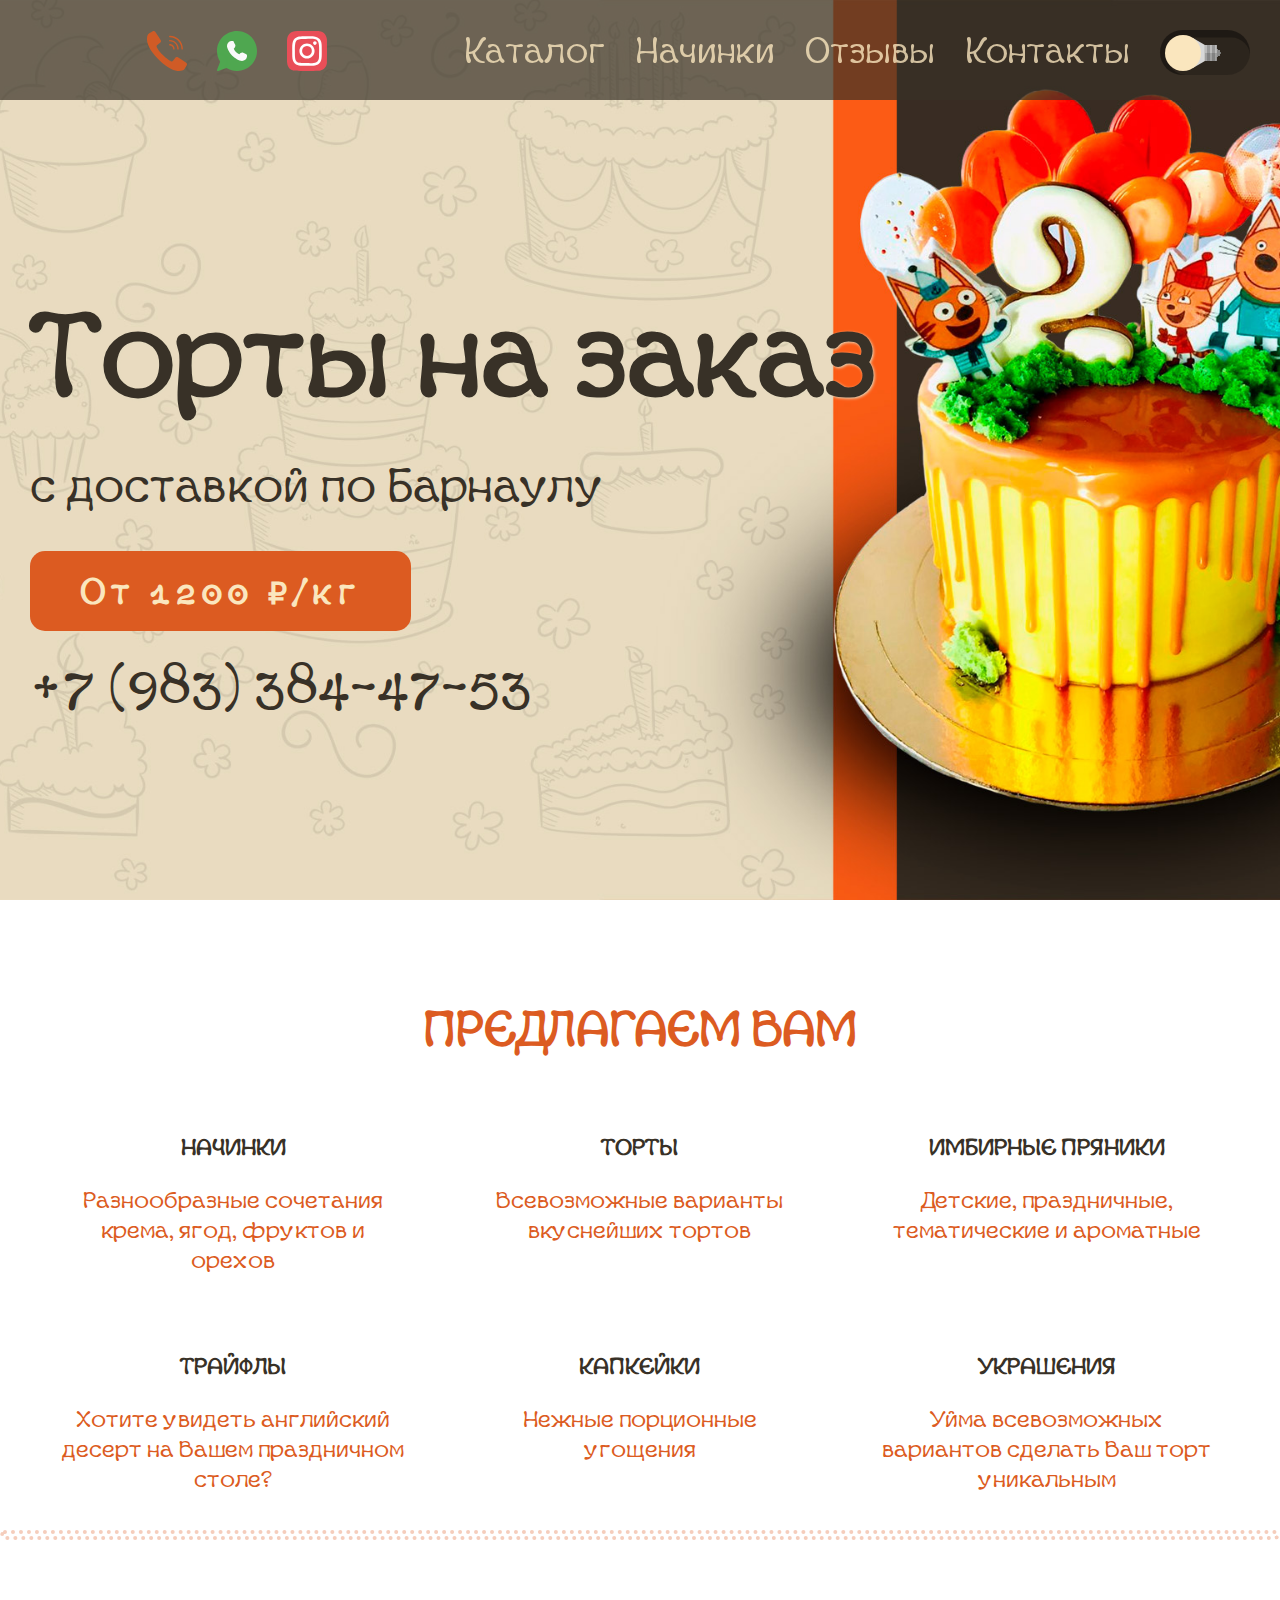
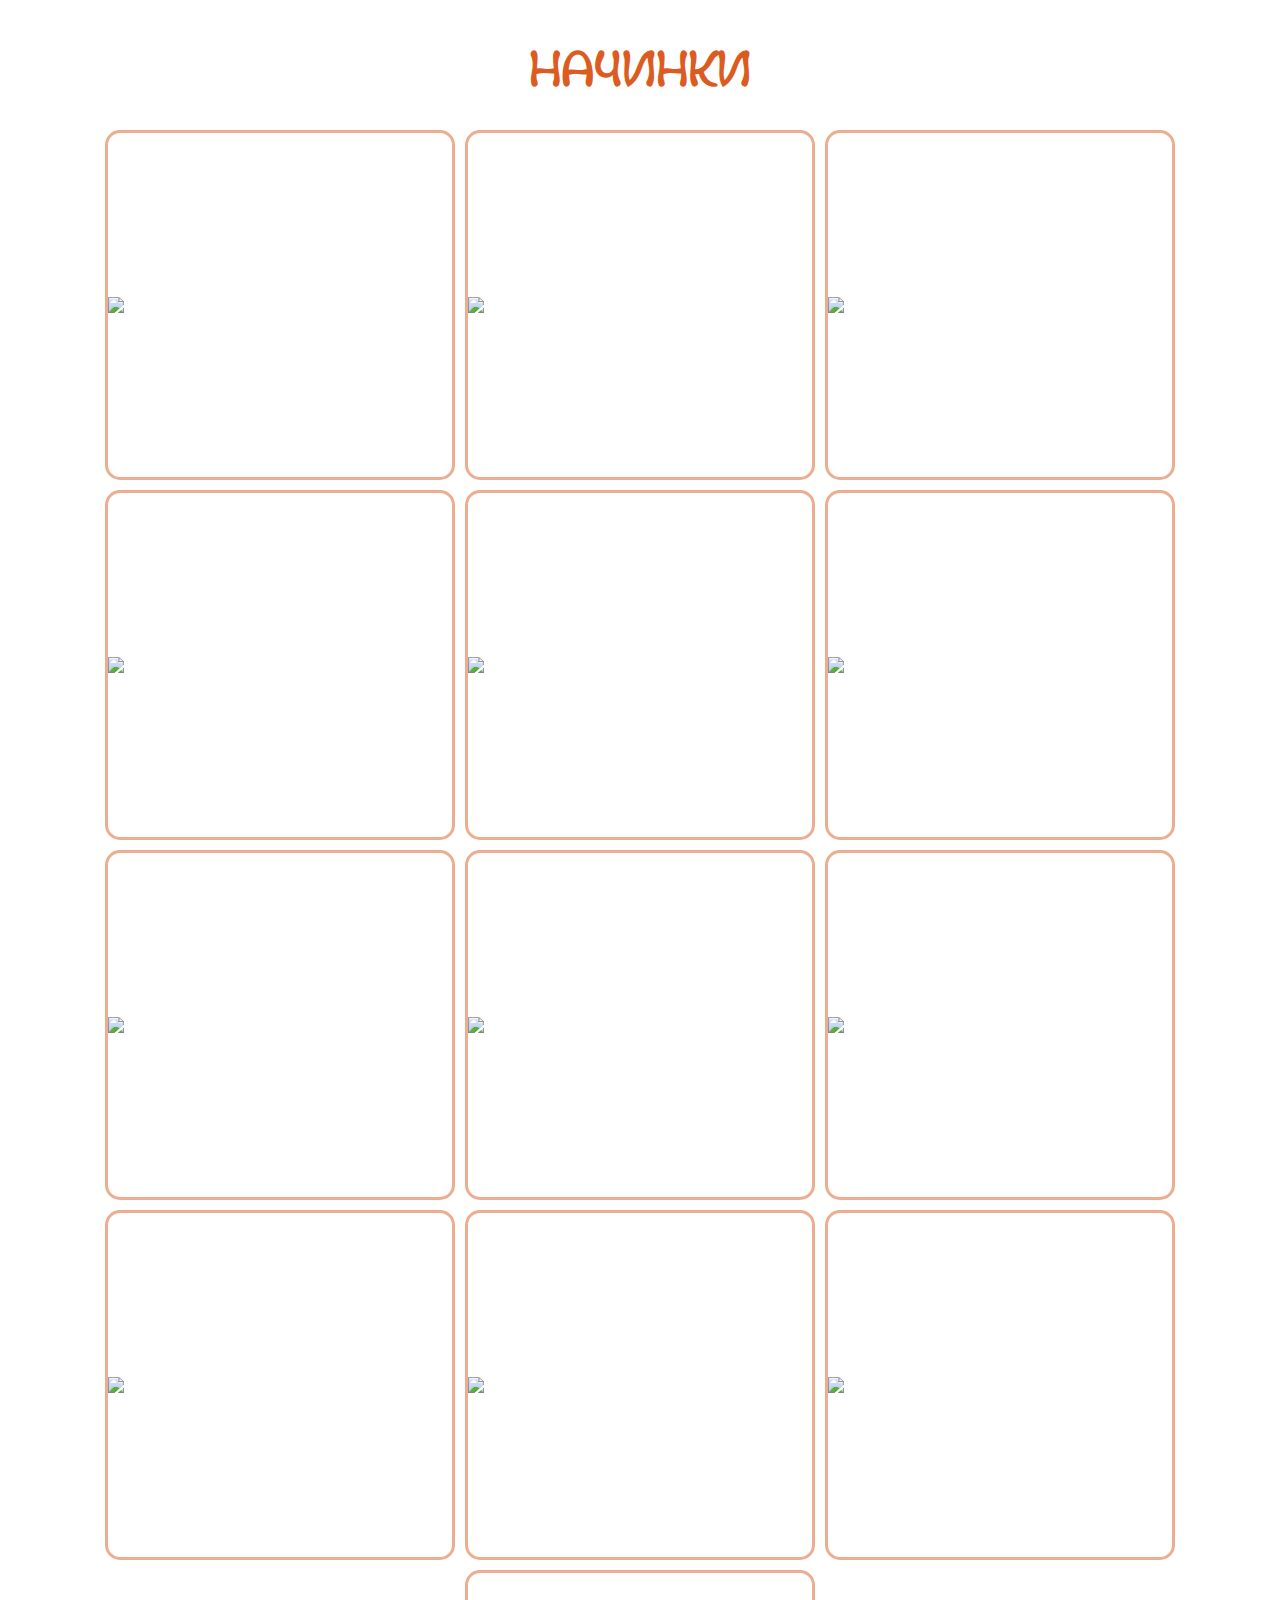
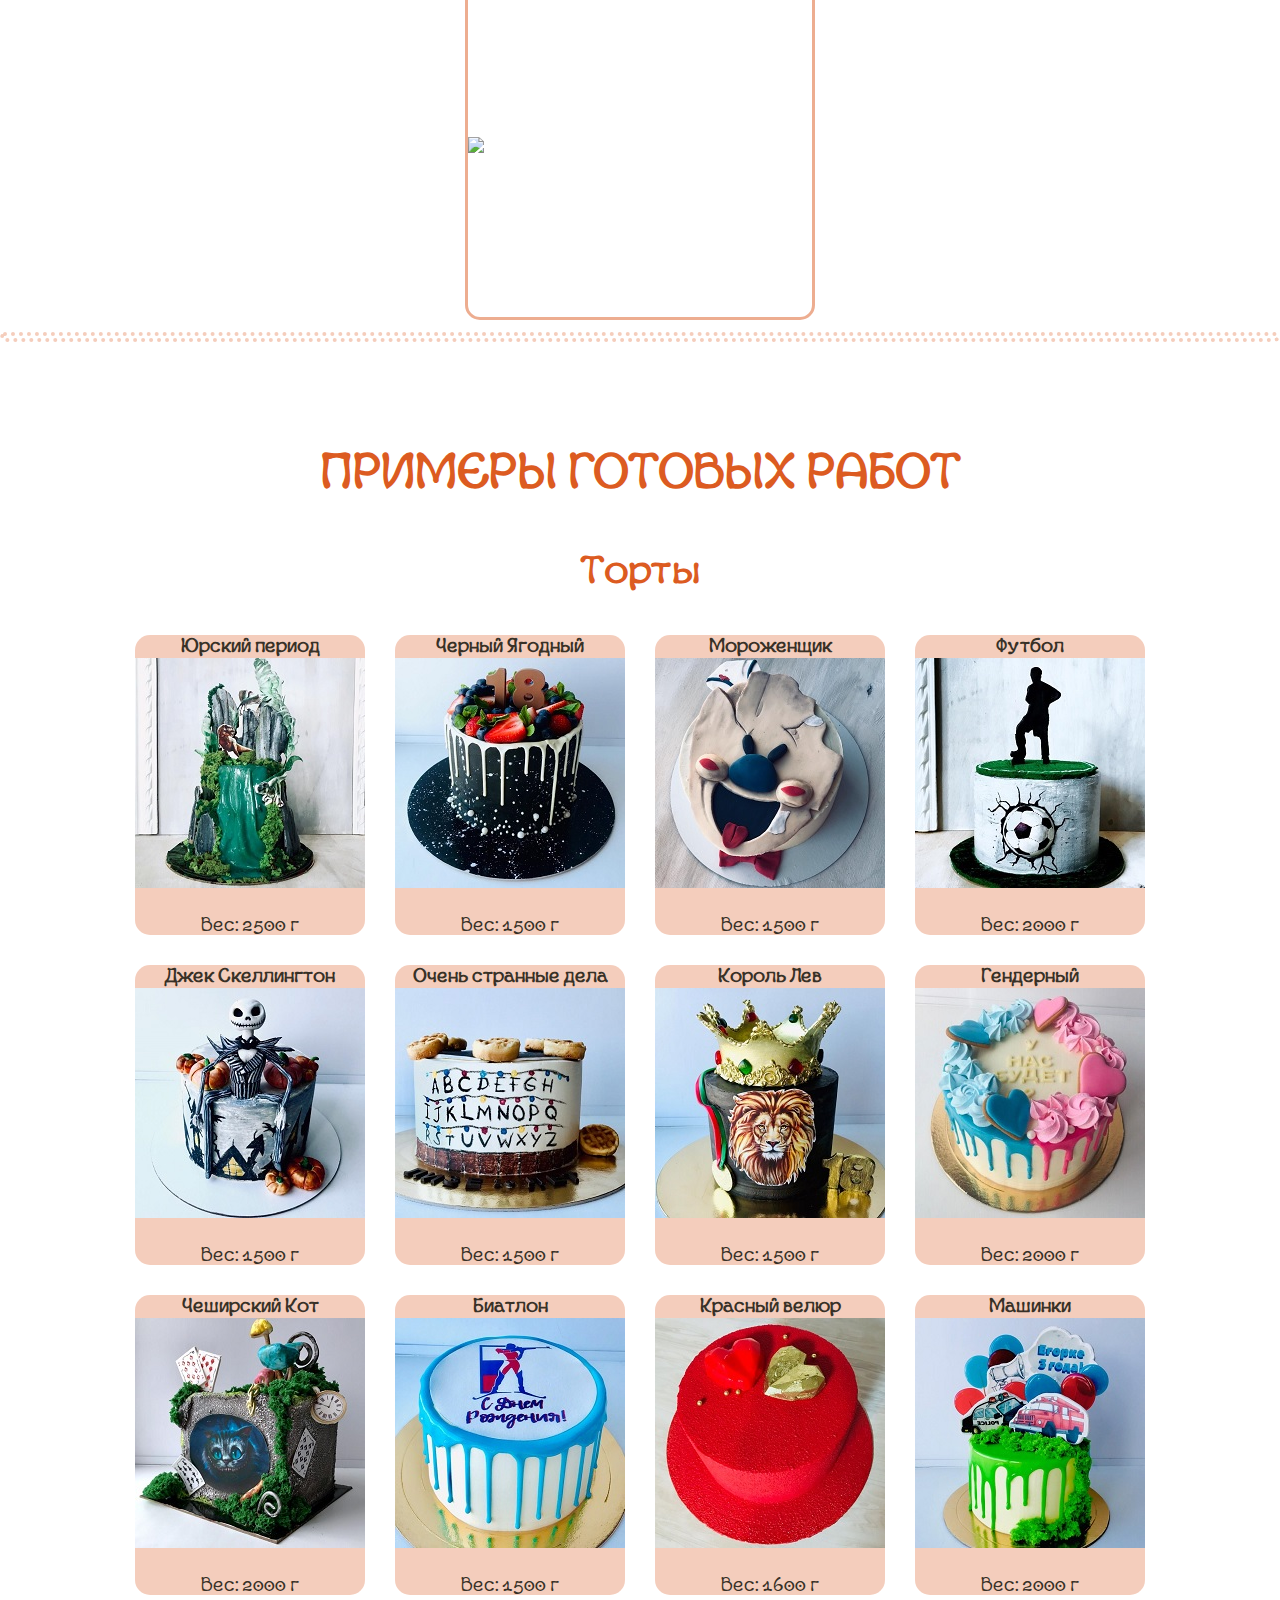
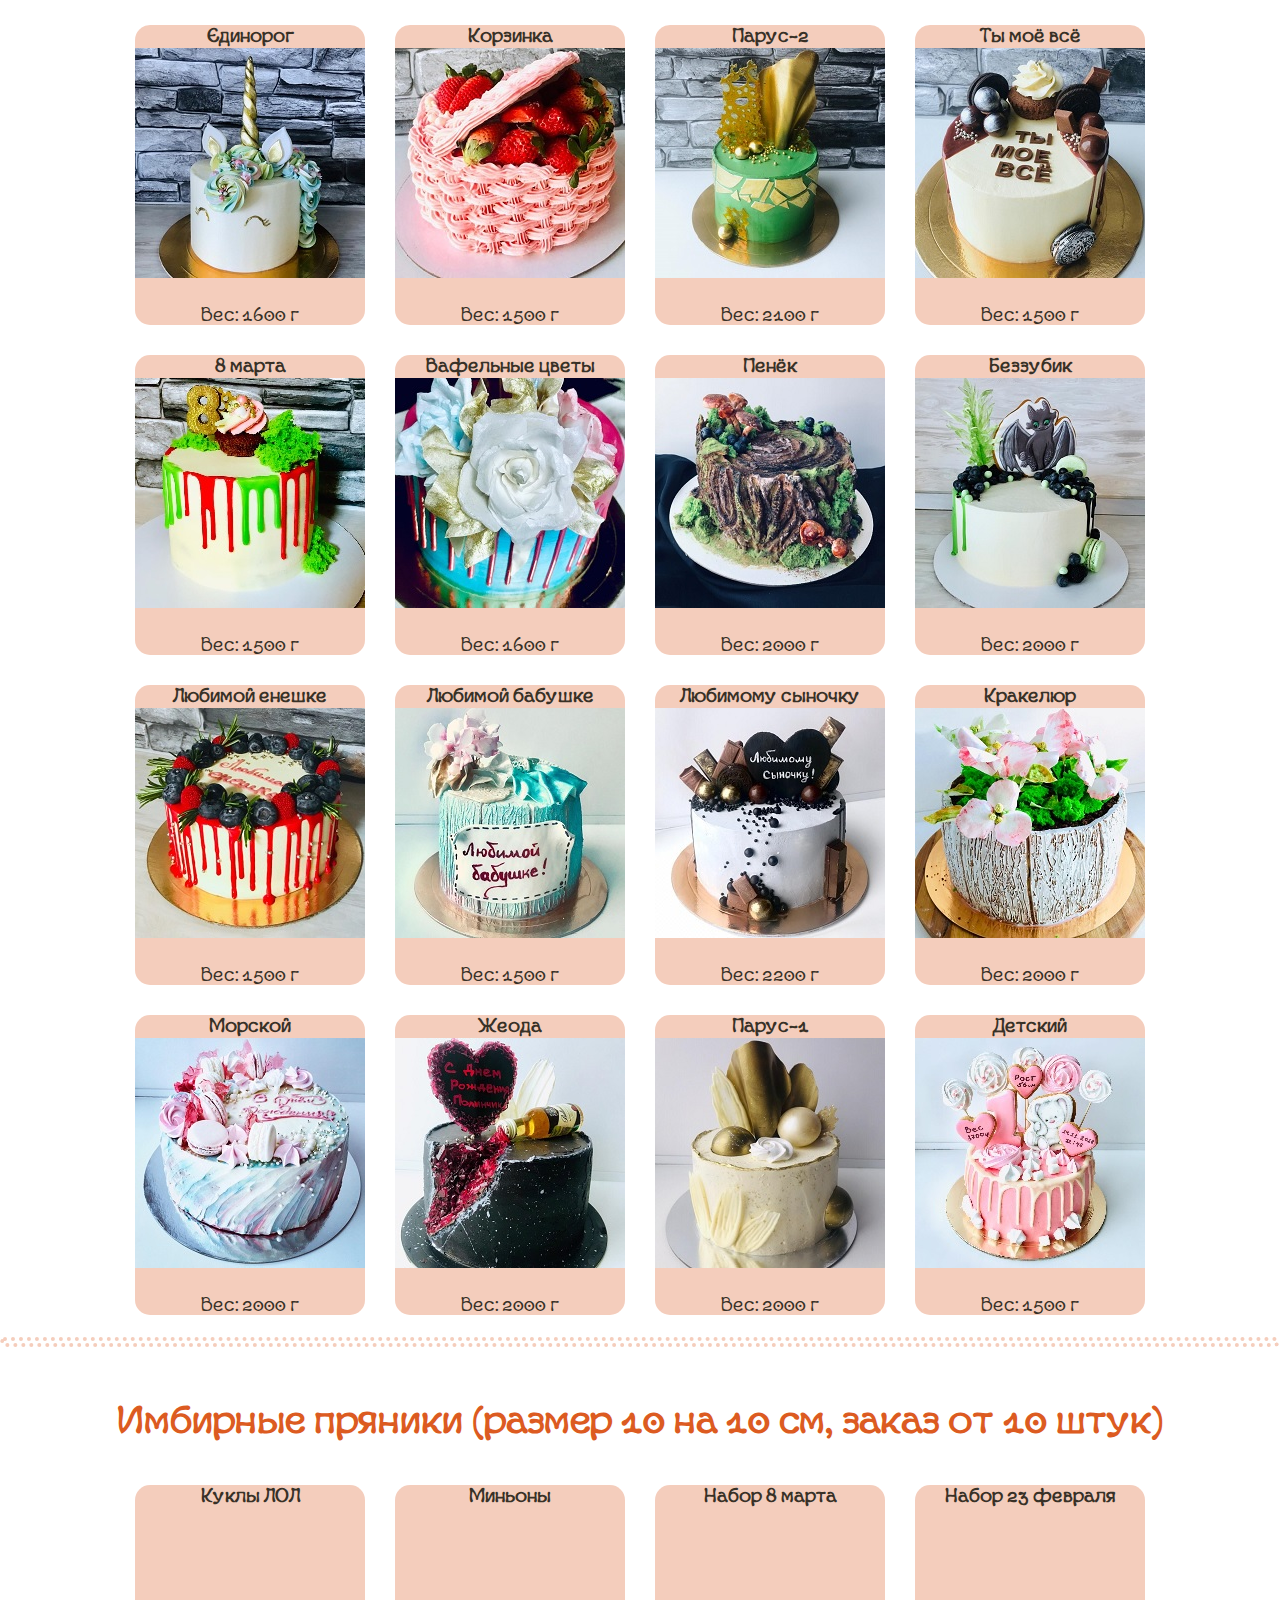
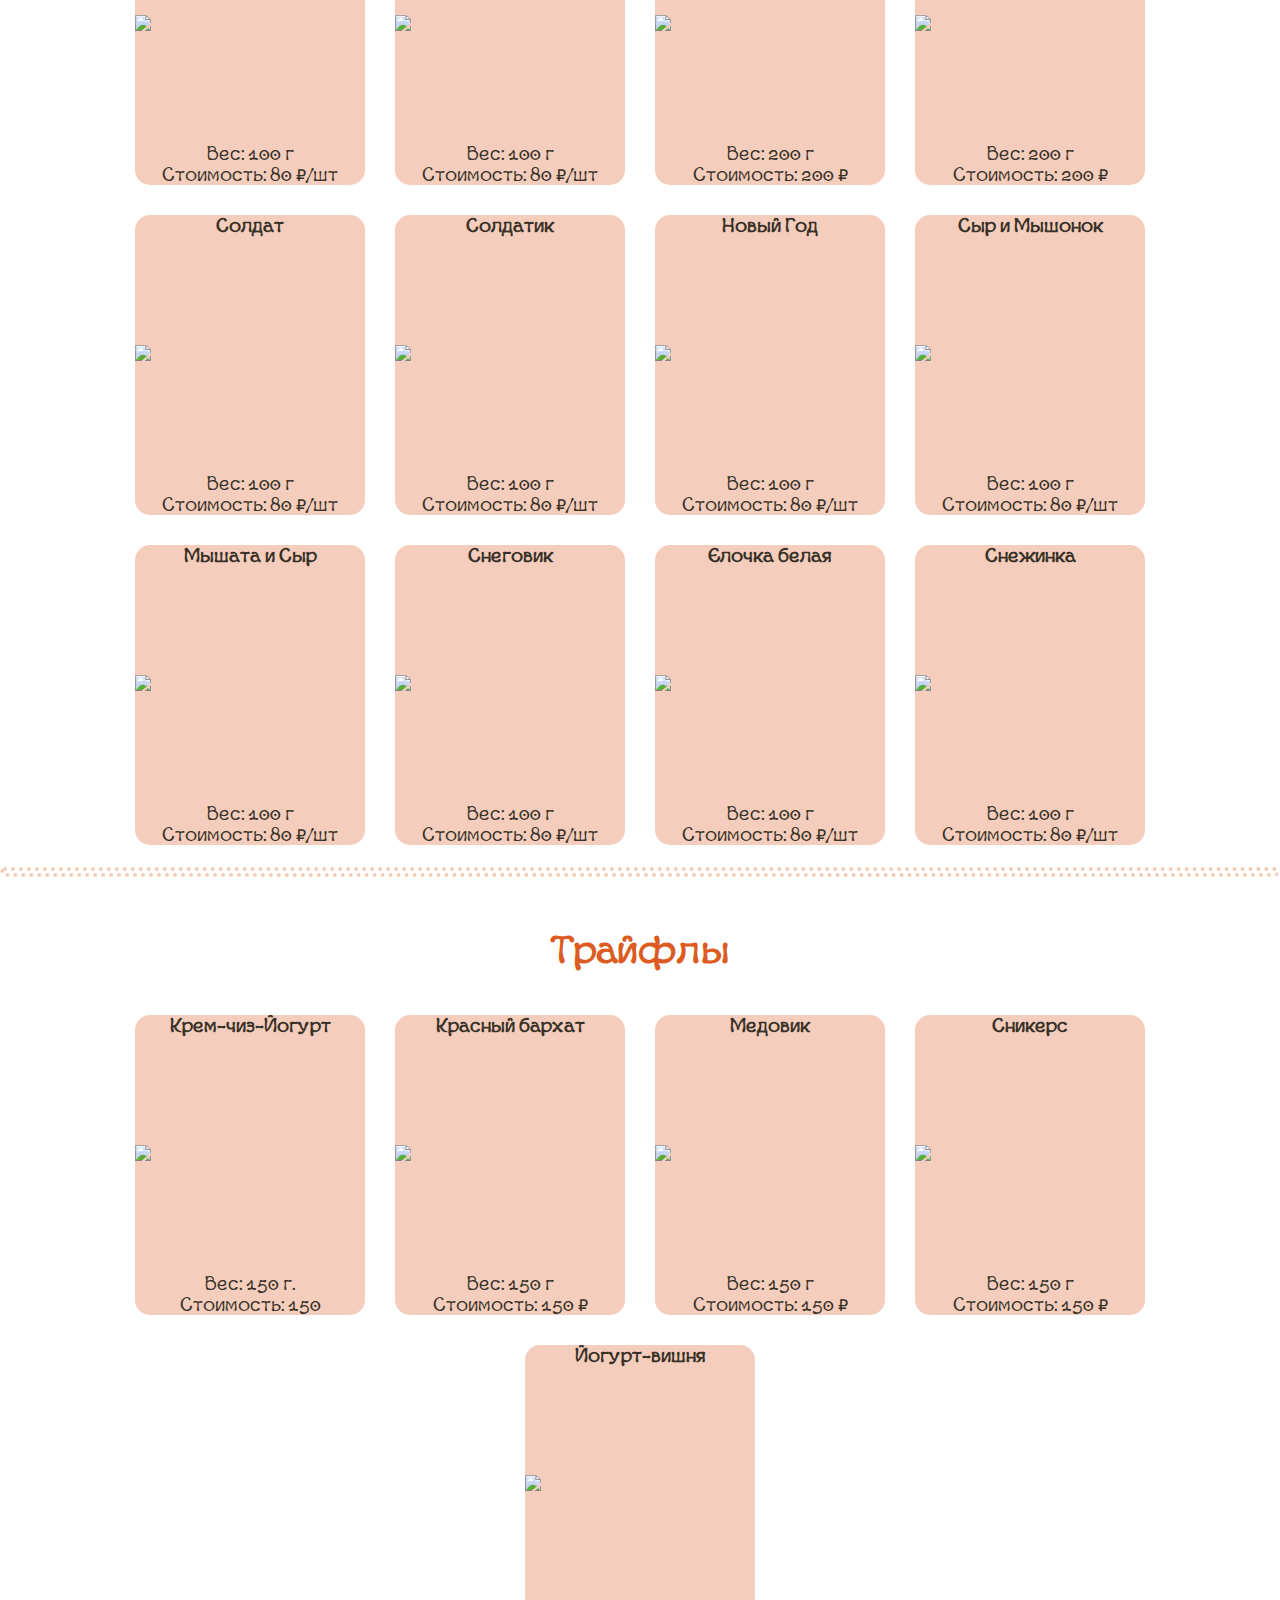
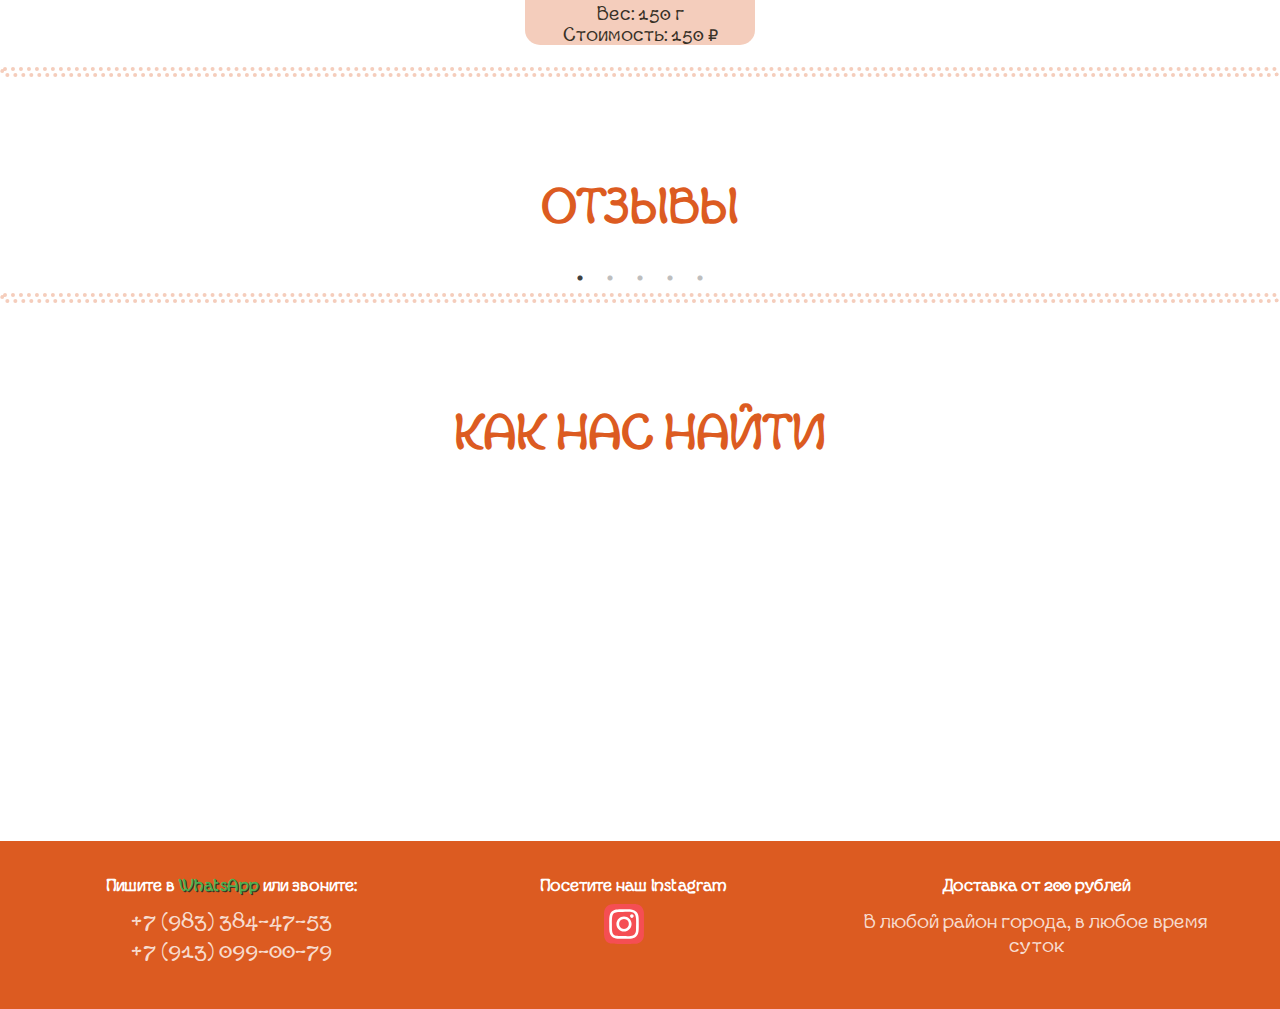
==== index.html @ 2c7500dd "Change color to green" ====
<!DOCTYPE html>
<html lang="ru">
<head>
  <meta charset="UTF-8">
  <meta name="viewport" content="width=device-width, initial-scale=1.0">
  <meta http-equiv="X-UA-Compatible" content="ie=edge">
  <link rel="stylesheet" href="assets/css/style.css?v2.6">
  <link rel="stylesheet" type="text/css" href="assets/libs/slick/slick.css?v2.6"/>
  <link rel="stylesheet" type="text/css" href="assets/libs/slick/slick-theme.css?v2.6"/>
  <!-- Yandex.Metrika counter -->
  <script type="text/javascript" >
     (function(m,e,t,r,i,k,a){m[i]=m[i]||function(){(m[i].a=m[i].a||[]).push(arguments)};
     m[i].l=1*new Date();k=e.createElement(t),a=e.getElementsByTagName(t)[0],k.async=1,k.src=r,a.parentNode.insertBefore(k,a)})
     (window, document, "script", "https://mc.yandex.ru/metrika/tag.js", "ym");

     ym(62461177, "init", {
          clickmap:true,
          trackLinks:true,
          accurateTrackBounce:true,
          webvisor:true
     });
  </script>
  <noscript><div><img src="https://mc.yandex.ru/watch/62461177" style="position:absolute; left:-9999px;" alt="" /></div></noscript>
  <!-- /Yandex.Metrika counter -->
  <meta name="yandex-verification" content="cc0d4b3020ef75e9" />
  <meta name="google-site-verification" content="Q72_aIWAUgb_UvIPxEuSygoXmidBNdBYXAlw1rnaRxo" />
  <meta name="description" content="Торты, имбирные пряники, трайфлы, капкейки! Сделайте сладкий подарок себе и любимым">
  <meta name="google" content="notranslate" />
  <meta name="Keywords" content="Торт, Заказать торт, Кошкин Торт, Торты на заказ, торт Барнаул, Пряники Барнаул, Имбирные пряники, Трайфлы Барнаул, Капкейки Барнаул, Капкейки на заказ"/>
  <link href="https://fonts.googleapis.com/css?family=Comfortaa:300|Pacifico&display=swap" rel="stylesheet">
  <link rel="stylesheet" href="assets/libs/fancybox/jquery.fancybox.min.css?v2.6" />
  <link rel="apple-touch-icon" sizes="180x180" href="assets/images/favicon/apple-touch-icon.png?v2.6">
  <link rel="icon" type="image/png" sizes="32x32" href="assets/images/favicon/favicon-32x32.png?v2.6">
  <link rel="icon" type="image/png" sizes="16x16" href="assets/images/favicon/favicon-16x16.png?v2.6">
  <meta name="msapplication-TileColor" content="#da532c">
  <meta name="theme-color" content="#ffffff">
  <script src="assets/libs/jquery/jquery-3.4.1.js?v2.6"></script>
  <title>ТОРТЫ НА ЗАКАЗ Барнаул. Кошкин торт</title>

</head>
<body>


      <!-- Sprite -->
<svg style="display: none;">

    <symbol id="phone__icon" viewBox="0 0 512.006 512.006">
      <g>
        <path d="M502.05,407.127l-56.761-37.844L394.83,335.65c-9.738-6.479-22.825-4.355-30.014,4.873l-31.223,40.139
  				c-6.707,8.71-18.772,11.213-28.39,5.888c-21.186-11.785-46.239-22.881-101.517-78.23c-55.278-55.349-66.445-80.331-78.23-101.517
  				c-5.325-9.618-2.822-21.683,5.888-28.389l40.139-31.223c9.227-7.188,11.352-20.275,4.873-30.014l-32.6-48.905L104.879,9.956
  				C98.262,0.03,85.016-2.95,74.786,3.185L29.95,30.083C17.833,37.222,8.926,48.75,5.074,62.277
  				C-7.187,106.98-9.659,205.593,148.381,363.633s256.644,155.56,301.347,143.298c13.527-3.851,25.055-12.758,32.194-24.876
  				l26.898-44.835C514.956,426.989,511.976,413.744,502.05,407.127z"/>
  			<path d="M291.309,79.447c82.842,0.092,149.977,67.226,150.069,150.069c0,4.875,3.952,8.828,8.828,8.828
  				c4.875,0,8.828-3.952,8.828-8.828c-0.102-92.589-75.135-167.622-167.724-167.724c-4.875,0-8.828,3.952-8.828,8.828
  				C282.481,75.494,286.433,79.447,291.309,79.447z"/>
  			<path d="M291.309,132.412c53.603,0.063,97.04,43.501,97.103,97.103c0,4.875,3.952,8.828,8.828,8.828
  				c4.875,0,8.828-3.952,8.828-8.828c-0.073-63.349-51.409-114.686-114.759-114.759c-4.875,0-8.828,3.952-8.828,8.828
  				C282.481,128.46,286.433,132.412,291.309,132.412z"/>
  			<path d="M291.309,185.378c24.365,0.029,44.109,19.773,44.138,44.138c0,4.875,3.952,8.828,8.828,8.828
  				c4.875,0,8.828-3.952,8.828-8.828c-0.039-34.111-27.682-61.754-61.793-61.793c-4.875,0-8.828,3.952-8.828,8.828
  				C282.481,181.426,286.433,185.378,291.309,185.378z"/>
      </g>
    </symbol>

    <symbol id="whatsapp__icon" viewBox="0 0 512.303 512.303">
      <g>
        <path d="M256.014,0.134C114.629,0.164,0.038,114.804,0.068,256.189c0.01,48.957,14.059,96.884,40.479,138.1
        	L0.718,497.628c-2.121,5.496,0.615,11.671,6.111,13.792c1.229,0.474,2.534,0.717,3.851,0.715c1.222,0.006,2.435-0.203,3.584-0.619
        	l106.667-38.08c120.012,74.745,277.894,38.048,352.638-81.965s38.048-277.894-81.965-352.638
        	C350.922,13.495,303.943,0.087,256.014,0.134z"/>
          <path style="fill:#FAFAFA;" d="M378.062,299.889c0,0-26.133-12.8-42.496-21.333c-18.517-9.536-40.277,8.32-50.517,18.475
          	c-15.937-6.122-30.493-15.362-42.816-27.179c-11.819-12.321-21.059-26.877-27.179-42.816c10.155-10.261,27.968-32,18.475-50.517
          	c-8.427-16.384-21.333-42.496-21.333-42.517c-1.811-3.594-5.49-5.863-9.515-5.867h-21.333c-31.068,5.366-53.657,32.474-53.333,64
          	c0,33.493,40.085,97.835,67.115,124.885s91.371,67.115,124.885,67.115c31.526,0.324,58.634-22.266,64-53.333v-21.333
          	C384.018,305.401,381.71,301.686,378.062,299.889z"/>
      </g>
    </symbol>

    <symbol id="instagram__icon" viewBox="0 0 24 24">
      <g>
        <path d="m1.5 1.633c-1.886 1.959-1.5 4.04-1.5 10.362 0 5.25-.916 10.513 3.878 11.752 1.497.385 14.761.385 16.256-.002 1.996-.515 3.62-2.134 3.842-4.957.031-.394.031-13.185-.001-13.587-.236-3.007-2.087-4.74-4.526-5.091-.559-.081-.671-.105-3.539-.11-10.173.005-12.403-.448-14.41 1.633z""/><path d="m11.998 3.139c-3.631 0-7.079-.323-8.396 3.057-.544 1.396-.465 3.209-.465 5.805 0 2.278-.073 4.419.465 5.804 1.314 3.382 4.79 3.058 8.394 3.058 3.477 0 7.062.362 8.395-3.058.545-1.41.465-3.196.465-5.804 0-3.462.191-5.697-1.488-7.375-1.7-1.7-3.999-1.487-7.374-1.487zm-.794 1.597c7.574-.012 8.538-.854 8.006 10.843-.189 4.137-3.339 3.683-7.211 3.683-7.06 0-7.263-.202-7.263-7.265 0-7.145.56-7.257 6.468-7.263zm5.524 1.471c-.587 0-1.063.476-1.063 1.063s.476 1.063 1.063 1.063 1.063-.476 1.063-1.063-.476-1.063-1.063-1.063zm-4.73 1.243c-2.513 0-4.55 2.038-4.55 4.551s2.037 4.55 4.55 4.55 4.549-2.037 4.549-4.55-2.036-4.551-4.549-4.551zm0 1.597c3.905 0 3.91 5.908 0 5.908-3.904 0-3.91-5.908 0-5.908z" fill="#fff"/>
      </g>
    </symbol>

</svg>


      <!---Header--->
<header class="header" id="header">
    <div class="container">
      <div class="header__inner">
        <a href="#intro" data-scroll="#intro">
        <img class="logo__image" src="assets/images/pompadour_logo.png?v2.6" alt="" >
        </a>

        <div class="social__block">
          <a class="social__item phone__item" href="tel:+79833844753">
            <svg class="social__icon"><use xlink:href="#phone__icon"></use></svg>
          </a>

          <a class="social__item whatsapp__item" href="https://wa.me/79833844753?text=Хочу%20вкусный%20торт!" target="_blank">
            <svg class="social__icon"><use xlink:href="#whatsapp__icon"></use></svg>
          </a>

          <a class="social__item instagram__item" href="https://www.instagram.com/m_pompadour_/" target="_blank">
            <svg class="social__icon"><use xlink:href="#instagram__icon"></use></svg>
          </a>
        </div>

        <nav class="nav">
          <a class="nav__link" href="#catalog" data-scroll="#catalog">Каталог</a>
          <a class="nav__link" href="#stuff" data-scroll="#stuff">Начинки</a>
          <a class="nav__link" href="#reviews" data-scroll="#reviews">Отзывы</a>
          <a class="nav__link" href="#footer" data-scroll="#footer">Контакты</a>
          <input class="l" type="checkbox" id="btn--light">
        </nav>

        <input class="l m" type="checkbox" id="btn--light2">


        <button class="burger" id="burger" type="button">
          <div class="burger__item" id="burger__item">Menu</div>
          <div class="burger__subitem" id="burger__subitem">
            <a class="burger__link" href="#catalog" data-scroll="#catalog">Каталог</a>
            <a class="burger__link" href="#stuff" data-scroll="#stuff">Начинки</a>
            <a class="burger__link" href="#stuff" data-scroll="#gallery">Галерея</a>
            <a class="burger__link" href="#reviews" data-scroll="#reviews">Отзывы</a>
            <a class="burger__link" href="#footer" data-scroll="#footer">Контакты</a>
          </div>
        </button>
      </div><!-- header__inner -->
    </div><!-- container -->
</header>

<div class="intro" id="intro">
    <div class="container">
      <div class="intro__inner">
        <div class="intro__suptext">
          <h1>Торты на заказ</h1>
        </div>
        <div class="intro__subtext">
          <p>с доставкой по Барнаулу</p>

          <a class="btn btn--red" href="#gallery" data-scroll="#gallery">От 1200 ₽/кг</a>
          <br>
          <a class="phone__number" href="tel:+79833844753">+7 (983) 384-47-53</a>
          <div class="social__block">
            <a class="social__item phone__item" href="tel:+79833844753">
              <svg class="social__icon"><use xlink:href="#phone__icon"></use></svg>
            </a>

            <a class="social__item whatsapp__item" href="https://wa.me/79833844753?text=Хочу%20вкусный%20торт!">
              <svg class="social__icon"><use xlink:href="#whatsapp__icon"></use></svg>
            </a>

            <a class="social__item instagram__item" href="https://www.instagram.com/m_pompadour_/">
              <svg class="social__icon"><use xlink:href="#instagram__icon"></use></svg>
            </a>
          </div>
        </div>
      </div><!-- intro__inner -->
    </div><!-- container -->
</div><!-- intro -->


<!-- catalog -->
<div class="block__header" id="catalog"><h2>Предлагаем Вам</h2></div>

<div class="container">
  <div class="catalog">

    <a class="catalog__item" href="#stuff" data-scroll="#stuff">
      <img class="catalog__icon" src="assets/images/catalog/catalog-2.png?v2.6" alt="">
      <h4 class="catalog__title">Начинки</h4>
      <div class="catalog__text">Разнообразные сочетания крема, ягод, фруктов и орехов</div>
    </a>

    <a class="catalog__item" href="#cakes" data-scroll="#cakes">
      <img class="catalog__icon" src="assets/images/catalog/catalog-1.png?v2.6" alt="">
      <h4 class="catalog__title">Торты</h4>
      <div class="catalog__text">Всевозможные варианты вкуснейших тортов</div>
    </a>

    <a class="catalog__item" href="#cakes" data-scroll="#gingerbread">
      <img class="catalog__icon" src="assets/images/catalog/catalog-3.png?v2.6" alt="">
      <h4 class="catalog__title">Имбирные пряники</h4>
      <div class="catalog__text">Детские, праздничные, тематические и ароматные</div>
    </a>

    <a class="catalog__item" href="#cakes" data-scroll="#trifles">
      <img class="catalog__icon" src="assets/images/catalog/catalog-4.png?v2.6" alt="">
      <h4 class="catalog__title">Трайфлы</h4>
      <div class="catalog__text">Хотите увидеть английский десерт на Вашем праздничном столе?</div>
    </a>

    <div class="catalog__item">
      <img class="catalog__icon" src="assets/images/catalog/catalog-5.png?v2.6" alt="">
      <h4 class="catalog__title">Капкейки</h4>
      <div class="catalog__text">Нежные порционные угощения</div>
    </div><!-- catalog__item -->
    <div class="catalog__item">
      <img class="catalog__icon" src="assets/images/catalog/catalog-6.png?v2.6" alt="">
      <h4 class="catalog__title">Украшения</h4>
      <div class="catalog__text">Уйма всевозможных вариантов сделать Ваш торт уникальным</div>
    </div><!-- catalog__item -->
  </div><!-- catalog -->
</div><!-- container -->

<hr>


<!-- stuff -->
<div class="block__header" id="stuff"><h2>Начинки</h2></div>

<div class="stuff">
  <div class="stuff__item">
    <img class="stuff__photo" src="assets/images/stuff/stuff-1.jpg?v2.6">
    <div class="stuff__content">
      <div class="stuff__title">Шоколад-банан-клубника</div>
      <!-- <div class="stuff__text">empty</div> -->
    </div><!-- stuff__content -->
  </div><!-- stuff__item -->

  <div class="stuff__item">
    <img class="stuff__photo" src="assets/images/stuff/stuff-2.jpg?v2.6">
      <div class="stuff__content">
      <div class="stuff__title">Морковный с карамелью</div>
      <!-- <div class="stuff__text">empty</div> -->
    </div><!-- stuff__content -->
  </div><!-- stuff__item -->

  <div class="stuff__item">
      <img class="stuff__photo" src="assets/images/stuff/stuff-3.jpg?v2.6">
    <div class="stuff__content">
      <div class="stuff__title">Сникерс</div>
      <!-- <div class="stuff__text">empty</div> -->
    </div><!-- stuff__content -->
  </div><!-- stuff__item -->

  <div class="stuff__item">
    <img class="stuff__photo" src="assets/images/stuff/stuff-4.jpg?v2.6">
    <div class="stuff__content">
      <div class="stuff__title">Молочная девочка</div>
      <!-- <div class="stuff__text">empty</div> -->
    </div><!-- stuff__content -->
  </div><!-- stuff__item -->

  <div class="stuff__item">
    <img class="stuff__photo" src="assets/images/stuff/stuff-5.jpg?v2.6">
    <div class="stuff__content">
      <div class="stuff__title">Ваниль-шоколад</div>
      <!-- <div class="stuff__text">empty</div> -->
    </div><!-- stuff__content -->
  </div><!-- stuff__item -->

  <div class="stuff__item">
    <img class="stuff__photo" src="assets/images/stuff/stuff-6.jpg?v2.6">
    <div class="stuff__content">
      <div class="stuff__title">Пряная вишня</div>
      <!-- <div class="stuff__text">empty</div> -->
    </div><!-- stuff__content -->
  </div><!-- stuff__item -->

  <div class="stuff__item">
    <img class="stuff__photo" src="assets/images/stuff/stuff-7.jpg?v2.6">
    <div class="stuff__content">
      <div class="stuff__title">Красный бархат</div>
      <!-- <div class="stuff__text">empty</div> -->
    </div><!-- stuff__content -->
  </div><!-- stuff__item -->

  <div class="stuff__item">
    <img class="stuff__photo" src="assets/images/stuff/stuff-8.jpg?v2.6">
    <div class="stuff__content">
      <div class="stuff__title">Радужный</div>
      <!-- <div class="stuff__text">empty</div> -->
    </div><!-- stuff__content -->
  </div><!-- stuff__item -->

  <div class="stuff__item">
    <img class="stuff__photo" src="assets/images/stuff/stuff-9.jpg?v2.6">
    <div class="stuff__content">
      <div class="stuff__title">Маковый + Чизкейк</div>
      <!-- <div class="stuff__text">empty</div> -->
    </div><!-- stuff__content -->
  </div><!-- stuff__item -->

  <div class="stuff__item">
    <img class="stuff__photo" src="assets/images/stuff/stuff-10.jpg?v2.6">
    <div class="stuff__content">
      <div class="stuff__title">Маковый + Лимон + Безе</div>
      <!-- <div class="stuff__text">empty</div> -->
    </div><!-- stuff__content -->
  </div><!-- stuff__item -->

  <div class="stuff__item">
    <img class="stuff__photo" src="assets/images/stuff/stuff-11.jpg?v2.6">
    <div class="stuff__content">
      <div class="stuff__title">Шоколад + Вишня</div>
      <!-- <div class="stuff__text">empty</div> -->
    </div><!-- stuff__content -->
  </div><!-- stuff__item -->

  <div class="stuff__item">
    <img class="stuff__photo" src="assets/images/stuff/stuff-12.jpg?v2.6">
    <div class="stuff__content">
      <div class="stuff__title">Карамельная девочка</div>
      <!-- <div class="stuff__text">empty</div> -->
    </div><!-- stuff__content -->
  </div><!-- stuff__item -->

  <div class="stuff__item">
    <img class="stuff__photo" src="assets/images/stuff/stuff-13.jpg?v2.6">
    <div class="stuff__content">
      <div class="stuff__title">Шоколад + Смородина</div>
      <!-- <div class="stuff__text">empty</div> -->
    </div><!-- stuff__content -->
  </div><!-- stuff__item -->

</div><!-- stuff -->

<hr>


<!-- Gallery -->
<div class="block__header" id="gallery"><h2>Примеры готовых работ</h2></div>
<div class="block__header" id="cakes"><h3>Торты</h3></div>
<div class="gallery">
  <a data-fancybox="gallery" href="assets/images/cakes/cake-36.jpg?v2.6"><img src="assets/images/cakes/thumbs/cake-36_thumb.jpg?v2.6"><div class="gallery__text"><p><b>Юрский период</b></p> Вес: 2500 г</div></a>
  <a data-fancybox="gallery" href="assets/images/cakes/cake-34.jpg?v2.6"><img src="assets/images/cakes/thumbs/cake-34_thumb.jpg?v2.6"><div class="gallery__text"><p><b>Черный Ягодный</b></p> Вес: 1500 г</div></a>
  <a data-fancybox="gallery" href="assets/images/cakes/cake-33.jpg?v2.6"><img src="assets/images/cakes/thumbs/cake-33_thumb.jpg?v2.6"><div class="gallery__text"><p><b>Мороженщик</b></p> Вес: 1500 г</div></a>
  <a data-fancybox="gallery" href="assets/images/cakes/cake-32.jpg?v2.6"><img src="assets/images/cakes/thumbs/cake-32_thumb.jpg?v2.6"><div class="gallery__text"><p><b>Футбол</b></p> Вес: 2000 г</div></a>
  <a data-fancybox="gallery" href="assets/images/cakes/cake-31.jpg?v2.6"><img src="assets/images/cakes/thumbs/cake-31_thumb.jpg?v2.6"><div class="gallery__text"><p><b>Джек Скеллингтон</b></p> Вес: 1500 г</div></a>
  <a data-fancybox="gallery" href="assets/images/cakes/cake-30.jpg?v2.6"><img src="assets/images/cakes/thumbs/cake-30_thumb.jpg?v2.6"><div class="gallery__text"><p><b>Очень странные дела</b></p> Вес: 1500 г</div></a>
  <a data-fancybox="gallery" href="assets/images/cakes/cake-29.jpg?v2.6"><img src="assets/images/cakes/thumbs/cake-29_thumb.jpg?v2.6"><div class="gallery__text"><p><b>Король Лев</b></p> Вес: 1500 г</div></a>
  <a data-fancybox="gallery" href="assets/images/cakes/cake-28.jpg?v2.6"><img src="assets/images/cakes/thumbs/cake-28_thumb.jpg?v2.6"><div class="gallery__text"><p><b>Гендерный</b></p> Вес: 2000 г</div></a>
  <a data-fancybox="gallery" href="assets/images/cakes/cake-27.jpg?v2.6"><img src="assets/images/cakes/thumbs/cake-27_thumb.jpg?v2.6"><div class="gallery__text"><p><b>Чеширский Кот</b></p> Вес: 2000 г</div></a>
  <a data-fancybox="gallery" href="assets/images/cakes/cake-26.jpg?v2.6"><img src="assets/images/cakes/thumbs/cake-26_thumb.jpg?v2.6"><div class="gallery__text"><p><b>Биатлон</b></p> Вес: 1500 г</div></a>
  <a data-fancybox="gallery" href="assets/images/cakes/cake-23.jpg?v2.6"><img src="assets/images/cakes/thumbs/cake-23_thumb.jpg?v2.6"><div class="gallery__text"><p><b>Красный велюр</b></p> Вес: 1600 г</div></a>
  <a data-fancybox="gallery" href="assets/images/cakes/cake-22.jpg?v2.6"><img src="assets/images/cakes/thumbs/cake-22_thumb.jpg?v2.6"><div class="gallery__text"><p><b>Машинки</b></p> Вес: 2000 г</div></a>
  <a data-fancybox="gallery" href="assets/images/cakes/cake-21.jpg?v2.6"><img src="assets/images/cakes/thumbs/cake-21_thumb.jpg?v2.6"><div class="gallery__text"><p><b>Единорог</b></p> Вес: 1600 г</div></a>
  <a data-fancybox="gallery" href="assets/images/cakes/cake-19.jpg?v2.6"><img src="assets/images/cakes/thumbs/cake-19_thumb.jpg?v2.6"><div class="gallery__text"><p><b>Корзинка</b></p> Вес: 1500 г</div></a>
  <a data-fancybox="gallery" href="assets/images/cakes/cake-18.jpg?v2.6"><img src="assets/images/cakes/thumbs/cake-18_thumb.jpg?v2.6"><div class="gallery__text"><p><b>Парус-2</b></p> Вес: 2100 г</div></a>
  <a data-fancybox="gallery" href="assets/images/cakes/cake-17.jpg?v2.6"><img src="assets/images/cakes/thumbs/cake-17_thumb.jpg?v2.6"><div class="gallery__text"><p><b>Ты моё всё</b></p> Вес: 1500 г</div></a>
  <a data-fancybox="gallery" href="assets/images/cakes/cake-16.jpg?v2.6"><img src="assets/images/cakes/thumbs/cake-16_thumb.jpg?v2.6"><div class="gallery__text"><p><b>8 марта</b></p> Вес: 1500 г</div></a>
  <a data-fancybox="gallery" href="assets/images/cakes/cake-15.jpg?v2.6"><img src="assets/images/cakes/thumbs/cake-15_thumb.jpg?v2.6"><div class="gallery__text"><p><b>Вафельные цветы</b></p> Вес: 1600 г</div></a>
  <a data-fancybox="gallery" href="assets/images/cakes/cake-14.jpg?v2.6"><img src="assets/images/cakes/thumbs/cake-14_thumb.jpg?v2.6"><div class="gallery__text"><p><b>Пенёк</b></p> Вес: 2000 г</div></a>
  <a data-fancybox="gallery" href="assets/images/cakes/cake-12.jpg?v2.6"><img src="assets/images/cakes/thumbs/cake-12_thumb.jpg?v2.6"><div class="gallery__text"><p><b>Беззубик</b></p> Вес: 2000 г</div></a>
  <a data-fancybox="gallery" href="assets/images/cakes/cake-11.jpg?v2.6"><img src="assets/images/cakes/thumbs/cake-11_thumb.jpg?v2.6"><div class="gallery__text"><p><b>Любимой енешке</b></p> Вес: 1500 г</div></a>
  <a data-fancybox="gallery" href="assets/images/cakes/cake-9.jpg?v2.6"><img src="assets/images/cakes/thumbs/cake-9_thumb.jpg?v2.6"><div class="gallery__text"><p><b>Любимой бабушке</b></p> Вес: 1500 г</div></a>
  <a data-fancybox="gallery" href="assets/images/cakes/cake-7.jpg?v2.6"><img src="assets/images/cakes/thumbs/cake-7_thumb.jpg?v2.6"><div class="gallery__text"><p><b>Любимому сыночку</b></p> Вес: 2200 г</div></a>
  <a data-fancybox="gallery" href="assets/images/cakes/cake-6.jpg?v2.6"><img src="assets/images/cakes/thumbs/cake-6_thumb.jpg?v2.6"><div class="gallery__text"><p><b>Кракелюр</b></p> Вес: 2000 г</div></a>
  <a data-fancybox="gallery" href="assets/images/cakes/cake-4.jpg?v2.6"><img src="assets/images/cakes/thumbs/cake-4_thumb.jpg?v2.6"><div class="gallery__text"><p><b>Морской</b></p> Вес: 2000 г</div></a>
  <a data-fancybox="gallery" href="assets/images/cakes/cake-3.jpg?v2.6"><img src="assets/images/cakes/thumbs/cake-3_thumb.jpg?v2.6"><div class="gallery__text"><p><b>Жеода</b></p> Вес: 2000 г</div></a>
  <a data-fancybox="gallery" href="assets/images/cakes/cake-2.jpg?v2.6"><img src="assets/images/cakes/thumbs/cake-2_thumb.jpg?v2.6"><div class="gallery__text"><p><b>Парус-1</b></p> Вес: 2000 г</div></a>
  <a data-fancybox="gallery" href="assets/images/cakes/cake-1.jpg?v2.6"><img src="assets/images/cakes/thumbs/cake-1_thumb.jpg?v2.6"><div class="gallery__text"><p><b>Детский</b></p> Вес: 1500 г</div></a>
</div>

<hr>

<div class="block__header" id="gingerbread"><h3>Имбирные пряники (размер 10 на 10 см, заказ от 10 штук)</h3></div>
<div class="gallery">
  <a data-fancybox="gallery-gingerbread" href="assets/images/gingerbread/gingerbread-12.jpg?v2.6"><img src="assets/images/gingerbread/thumbs/gingerbread-12_thumb.jpg?v2.6"><div class="gallery__text"><p><b>Куклы ЛОЛ</b></p> Вес: 100 г<br>Стоимость: 80 ₽/шт</div></a>
  <a data-fancybox="gallery-gingerbread" href="assets/images/gingerbread/gingerbread-11.jpg?v2.6"><img src="assets/images/gingerbread/thumbs/gingerbread-11_thumb.jpg?v2.6"><div class="gallery__text"><p><b>Миньоны</b></p> Вес: 100 г<br>Стоимость: 80 ₽/шт</div></a>
  <a data-fancybox="gallery-gingerbread" href="assets/images/gingerbread/gingerbread-10.jpg?v2.6"><img src="assets/images/gingerbread/thumbs/gingerbread-10_thumb.jpg?v2.6"><div class="gallery__text"><p><b>Набор 8 марта</b></p> Вес: 200 г<br>Стоимость: 200 ₽</div></a>
  <a data-fancybox="gallery-gingerbread" href="assets/images/gingerbread/gingerbread-9.jpg?v2.6"><img src="assets/images/gingerbread/thumbs/gingerbread-9_thumb.jpg?v2.6"><div class="gallery__text"><p><b>Набор 23 февраля</b></p> Вес: 200 г<br>Стоимость: 200 ₽</div></a>
  <a data-fancybox="gallery-gingerbread" href="assets/images/gingerbread/gingerbread-8.jpg?v2.6"><img src="assets/images/gingerbread/thumbs/gingerbread-8_thumb.jpg?v2.6"><div class="gallery__text"><p><b>Солдат</b></p> Вес: 100 г<br>Стоимость: 80 ₽/шт</div></a>
  <a data-fancybox="gallery-gingerbread" href="assets/images/gingerbread/gingerbread-7.jpg?v2.6"><img src="assets/images/gingerbread/thumbs/gingerbread-7_thumb.jpg?v2.6"><div class="gallery__text"><p><b>Солдатик</b></p> Вес: 100 г<br>Стоимость: 80 ₽/шт</div></a>
  <a data-fancybox="gallery-gingerbread" href="assets/images/gingerbread/gingerbread-6.jpg?v2.6"><img src="assets/images/gingerbread/thumbs/gingerbread-6_thumb.jpg?v2.6"><div class="gallery__text"><p><b>Новый Год</b></p> Вес: 100 г<br>Стоимость: 80 ₽/шт</div></a>
  <a data-fancybox="gallery-gingerbread" href="assets/images/gingerbread/gingerbread-5.jpg?v2.6"><img src="assets/images/gingerbread/thumbs/gingerbread-5_thumb.jpg?v2.6"><div class="gallery__text"><p><b>Сыр и Мышонок</b></p> Вес: 100 г<br>Стоимость: 80 ₽/шт</div></a>
  <a data-fancybox="gallery-gingerbread" href="assets/images/gingerbread/gingerbread-4.jpg?v2.6"><img src="assets/images/gingerbread/thumbs/gingerbread-4_thumb.jpg?v2.6"><div class="gallery__text"><p><b>Мышата и Сыр</b></p> Вес: 100 г<br>Стоимость: 80 ₽/шт</div></a>
  <a data-fancybox="gallery-gingerbread" href="assets/images/gingerbread/gingerbread-3.jpg?v2.6"><img src="assets/images/gingerbread/thumbs/gingerbread-3_thumb.jpg?v2.6"><div class="gallery__text"><p><b>Снеговик</b></p> Вес: 100 г<br>Стоимость: 80 ₽/шт</div></a>
  <a data-fancybox="gallery-gingerbread" href="assets/images/gingerbread/gingerbread-2.jpg?v2.6"><img src="assets/images/gingerbread/thumbs/gingerbread-2_thumb.jpg?v2.6"><div class="gallery__text"><p><b>Елочка белая</b></p> Вес: 100 г<br>Стоимость: 80 ₽/шт</div></a>
  <a data-fancybox="gallery-gingerbread" href="assets/images/gingerbread/gingerbread-1.jpg?v2.6"><img src="assets/images/gingerbread/thumbs/gingerbread-1_thumb.jpg?v2.6"><div class="gallery__text"><p><b>Снежинка</b></p> Вес: 100 г<br>Стоимость: 80 ₽/шт</div></a>
</div>

<hr>

<div class="block__header" id="trifles"><h3>Трайфлы</h3></div>
<div class="gallery">
  <a data-fancybox="gallery-trifle" href="assets/images/trifles/trifle-5.jpg?v2.6"><img src="assets/images/trifles/thumbs/trifle-5_thumb.jpg?v2.6"><div class="gallery__text"><p><b>Крем-чиз-Йогурт</b></p> Вес: 150 г.<br>Стоимость: 150</div></a>
  <a data-fancybox="gallery-trifle" href="assets/images/trifles/trifle-4.jpg?v2.6"><img src="assets/images/trifles/thumbs/trifle-4_thumb.jpg?v2.6"><div class="gallery__text"><p><b>Красный бархат</b></p> Вес: 150 г<br>Стоимость: 150 ₽</div></a>
  <a data-fancybox="gallery-trifle" href="assets/images/trifles/trifle-3.jpg?v2.6"><img src="assets/images/trifles/thumbs/trifle-3_thumb.jpg?v2.6"><div class="gallery__text"><p><b>Медовик</b></p> Вес: 150 г<br>Стоимость: 150 ₽</div></a>
  <a data-fancybox="gallery-trifle" href="assets/images/trifles/trifle-2.jpg?v2.6"><img src="assets/images/trifles/thumbs/trifle-2_thumb.jpg?v2.6"><div class="gallery__text"><p><b>Сникерс</b></p> Вес: 150 г<br>Стоимость: 150 ₽</div></a>
  <a data-fancybox="gallery-trifle" href="assets/images/trifles/trifle-1.jpg?v2.6"><img src="assets/images/trifles/thumbs/trifle-1_thumb.jpg?v2.6"><div class="gallery__text"><p><b>Йогурт-вишня</b></p> Вес: 150 г<br>Стоимость: 150 ₽</div></a>
</div>

<hr>

<!-- Reviews -->
<div class="block__header" id="reviews"><h2>Отзывы</h2></div>


<div class="reviews">
  <div class="reviews__images"><img src="assets/images/reviews/review-23.jpg?v2.6" alt=""></div>
  <div class="reviews__images"><img src="assets/images/reviews/review-22.jpg?v2.6" alt=""></div>
  <div class="reviews__images"><img src="assets/images/reviews/review-21.jpg?v2.6" alt=""></div>
  <div class="reviews__images"><img src="assets/images/reviews/review-20.jpg?v2.6" alt=""></div>
  <div class="reviews__images"><img src="assets/images/reviews/review-19.jpg?v2.6" alt=""></div>
  <div class="reviews__images"><img src="assets/images/reviews/review-18.jpg?v2.6" alt=""></div>
  <div class="reviews__images"><img src="assets/images/reviews/review-17.jpg?v2.6" alt=""></div>
  <div class="reviews__images"><img src="assets/images/reviews/review-16.jpg?v2.6" alt=""></div>
  <div class="reviews__images"><img src="assets/images/reviews/review-15.jpg?v2.6" alt=""></div>
  <div class="reviews__images"><img src="assets/images/reviews/review-14.jpg?v2.6" alt=""></div>
  <div class="reviews__images"><img src="assets/images/reviews/review-13.jpg?v2.6" alt=""></div>
  <div class="reviews__images"><img src="assets/images/reviews/review-12.jpg?v2.6" alt=""></div>
  <div class="reviews__images"><img src="assets/images/reviews/review-11.jpg?v2.6" alt=""></div>
  <div class="reviews__images"><img src="assets/images/reviews/review-10.jpg?v2.6" alt=""></div>
  <div class="reviews__images"><img src="assets/images/reviews/review-9.jpg?v2.6" alt=""></div>
  <div class="reviews__images"><img src="assets/images/reviews/review-8.jpg?v2.6" alt=""></div>
  <div class="reviews__images"><img src="assets/images/reviews/review-7.jpg?v2.6" alt=""></div>
  <div class="reviews__images"><img src="assets/images/reviews/review-6.jpg?v2.6" alt=""></div>
  <div class="reviews__images"><img src="assets/images/reviews/review-5.jpg?v2.6" alt=""></div>
  <div class="reviews__images"><img src="assets/images/reviews/review-4.jpg?v2.6" alt=""></div>
  <div class="reviews__images"><img src="assets/images/reviews/review-3.jpg?v2.6" alt=""></div>
  <div class="reviews__images"><img src="assets/images/reviews/review-2.jpg?v2.6" alt=""></div>
  <div class="reviews__images"><img src="assets/images/reviews/review-1.jpg?v2.6" alt=""></div>
</div>

<hr>


<!-- Footer -->

<div class="block__header" id="footer"><h2>Как нас найти</h2></div>

<div class="container">
  <iframe class="geo" src="https://www.google.com/maps/embed?pb=!1m18!1m12!1m3!1d2379.9002082715583!2d83.73805151618829!3d53.3808349799863!2m3!1f0!2f0!3f0!3m2!1i1024!2i768!4f13.1!3m3!1m2!1s0x42dda4bce6031f3d%3A0xda0d618f439d8dc3!2z0L_RgC4g0JvQtdC90LjQvdCwLCAxOTUsINCR0LDRgNC90LDRg9C7LCDQkNC70YLQsNC50YHQutC40Lkg0LrRgNCw0LksIDY1NjAxMA!5e0!3m2!1sru!2sru!4v1584933605008!5m2!1sru!2sru" width="100%" height="350" frameborder="0" style="border:0;" allowfullscreen="" aria-hidden="false" tabindex="0"></iframe>
</div>


<footer class="footer">
  <div class="container">
    <div class="footer__inner">
      <div class="footer__bg"></div>
      <div class="footer__block">
        <h4 class="footer__title">Пишите в <a class="social__item whatsapp__item" href="https://wa.me/79833844753?text=Хочу%20вкусный%20торт!" target="_blank">WhatsApp</a> или звоните:</h4>
        <adress class="footer__adress">
          <div><a class="phone__footer" href="tel:+79833844753">+7 (983) 384-47-53</a></div>
          <div><a class="phone__footer" href="tel:+79130990079">+7 (913) 099-00-79</a></div>
        </adress>
      </div><!-- footer__block -->

    <div class="footer__block">
      <h4 class="footer__title">Посетите наш Instagram</h4>
      <a class="social__item instagram__item" href="https://www.instagram.com/m_pompadour_/">
        <svg class="social__icon"><use xlink:href="#instagram__icon"></use></svg>
      </a>
    </div><!-- footer__block -->

  <div class="footer__block">
    <h4 class="footer__title">Доставка от 200 рублей</h4>
    <div class="footer__text">
      <p>В любой район города, в любое время суток</p>
    </div><!-- footer__text -->
  </div><!-- footer__block -->

</div><!-- footer__inner -->
</div><!-- container -->


<script src="assets/js/app.js?v2.6"></script>
<script src="assets/libs/fancybox/jquery.fancybox.min.js?v2.6"></script>
<script src="assets/libs/slick/slick.min.js?v2.6"></script>



</body>
</html>
---- assets/css/style.css ----
/*
Текст #383127
header rgba(56, 49, 39, 0.7)
Навигация #fae6be rgba(250, 230, 190, 1);
Лава #dc5b21 rgba(220, 91, 33, .9)
Бежевый фон #e4dbbf
Коричневый фон



 */

 /* Keyframes */
@keyframes shake {
10%, 90% {
 transform: translate3d(-1px, 0, 0);
}

20%, 80% {
 transform: translate3d(2px, 0, 0);
}

30%, 50%, 70% {
 transform: translate3d(-4px, 0, 0);
}

40%, 60% {
 transform: translate3d(4px, 0, 0);
}
}


body {
  margin: 0;
  font-family: 'Margot';

  background-color: #fff;
  font-size: 14px;
  color: #383127;
}

.darkmode {
  background-color: #372d23;
  color: #fae6be;
}


*,
*::before,
*::after {
  box-sizing: border-box;
}

h1, h2, h3, h4, h5, h6 {
  margin: 0;
}

@font-face {
font-family: "Margot";
src: url("../fonts/Margot.ttf?v2.6") format("truetype");
font-style: normal;
font-weight: normal;
}

/* ----------Container---------- */
.container {
  width: 100%;
  max-width: 1600px;
  margin: 0 auto;
  padding: 0 30px;
}

/* ----------Header---------- */
.header {
  background-color: rgba(56, 49, 39, 0.7);
  width: 100%;
  height: 100px;

  position: fixed;
  top: 0;
  left: 0;
  z-index: 1000;
}

.header__inner {
  padding-top: 15px;
  width: 100%;
  display: flex;
  justify-content: space-between;
  align-items: center;
}

.logo__image {
  display: flex;
  height: 75px;
}

.nav {
  display: flex;

  font-size: 30px;
}

.nav__link {
  margin-right: 30px;

  text-decoration: none;

  color: #fae6be;
  opacity: .8;
  transition: all .1s linear;
}

.nav__link:first-child {
  margin-left: 0;
}

.nav__link:hover {
  opacity: 1;
  text-shadow: 1px 1px 15px #fff;
}


/* ----------Intro---------- */
.intro {
  display: flex;
  flex-direction: column;
  justify-content: center;

  height: 100vh;

  background: #383127 url("../images/intro-bg.jpg?v2.6") center no-repeat;
  background-size: cover;
}

.intro--dark {
  background: #383127 url("../images/intro-bg-dark.jpg?v2.6") center no-repeat;
  background-size: cover;
}


.intro__inner {
}

.intro__suptext {
  width: 100%;
  font-size: 50px;
  text-shadow: 1px 1px 3px #e4dbbf;

  padding-top: 100px;

}

.intro__subtext {
  width: 100%;
  font-size: 40px;
  /* padding-top: 30px; */
}

/* ============= Button ============= */
.btn {
  display: inline-block;
  vertical-align: top;
  padding: 20px 50px;

  border-radius: 15px;
  border: 0;
  cursor: pointer;

  font-size: 30px;
  color: #fae6be;
  font-weight: 600;
  text-decoration: none;
  text-align: center;
  letter-spacing: .2em;

  transition: background-color .1s linear;
}

.btn--red {
  background-color: #dc5b21;
}

.btn--light {
  background-color: #FFD300;
}


.btn--red:hover {
  background-color: #383127;
  animation: shake 0.82s cubic-bezier(.36,.07,.19,.97) both;
}

.btn--red:hover {
  background-color: #383127;
  animation: shake 0.82s cubic-bezier(.36,.07,.19,.97) both;
}

.phone__icon {
  height: 40px;
}

.phone__number {
  display: inline-flex;
  padding-top: 20px;
  text-decoration: none;

  font-size: 1.2em;
  color: #383127;

  transition: color .1s linear;
}

.phone__number--dark {
  color: #fae6be;
}

.phone__number:hover {
  color: #dc5b21;

}


/* ============= Block ============= */
.block__header {

  font-size: 2em;
  color: #dc5b21;
  text-align: center;
}

.block__header h2 {
  margin: 100px 0 30px;

  text-transform: uppercase;
}

.block__header h3 {
  margin: 50px 0 30px;
}

/* ============= Catalog ============= */
.catalog {
  display: flex;
  flex-wrap: wrap;
  /* margin: 50px 0; */
}

.catalog__item {
  width: 33.33333%;
  padding: 30px 30px;
  margin: 0;

  text-decoration: none;

  text-align: center;
}

.catalog__item:hover {
    background-color: rgba(220, 91, 33, .5);
    border-radius: 15px;

    text-shadow: 1px 1px .1px #383127;
}

.catalog__icon {
  /* width: 200px; */
  /* margin-top: 15px; */
}

.catalog__title {
  margin-bottom: 25px;
  color: #383127;
  font-size: 20px;
  font-weight: 700;
  text-transform: uppercase;
}

.catalog__title--dark {
  color: #fae6be;
}

.catalog__text {
  font-size: 20px;
  color: #dc5b21;
  line-height: 1.5em;
}


/* ============= Stuff ============= */
.stuff {
  display: flex;
  flex-wrap: wrap;
  justify-content: center;
}

.stuff__item {
  width: 350px;
  height: 350px;
  margin: 5px;

  border: 3px solid rgba(220, 91, 33, .5);
  border-radius: 15px;

  position: relative;
  overflow: hidden;
}

.stuff__content:hover {
  opacity: .8;
}

.stuff__photo {
  width: 100%;

  position: absolute;
  top: 50%;
  left: 50%;
  z-index: 1;
  transform: translate3d(-50%, -50%, 0);
}

.stuff__content {
  display: flex;
  flex-direction: column;
  justify-content: center;
  width: 100%;
  height: 100%;
  opacity: 0;

  background: rgba(220, 91, 33, .5);

  text-align: center;

  position: absolute;
  top: 0;
  left: 0;
  z-index: 2;

  transition: opacity .2s linear;
}

.stuff__title {
  margin-bottom: 5px;
  font-size: 20px;
  font-weight: 700;
  color: #fff;
  text-transform: uppercase;
}

.stuff__text {
  font-size: 14px;
  color: #fff;
}


      /* Gallery */

.gallery {
  display: flex;
  flex-wrap: wrap;
  justify-content: center;
}

.gallery__text {

  display: flex;
  flex-direction: column;
  justify-content: space-between;
  width: 230px;
  color: #383127;
}

.gallery a {
  display: flex;
  /* width: 20%; */
  height: 300px;
  width: 230px;
  margin: 15px;

  position: relative;
  overflow: hidden;

  background: rgba(220, 91, 33, .3);
  text-decoration: none;
  font-size: 16px;
  text-align: center;
  top: 0;

  border-radius: 15px;

  transition: all .1s linear;
}

.gallery__text--dark {
  color: #fae6be;
}

.gallery a:hover {
  color: #dc5b21;
  border: 2px solid #dc5b21;
  text-shadow: 1px 1px .1px #383127;

}

.gallery p {
  margin: 0;
}

.gallery img {

  display: block;
  width: 100%;

  position: absolute;
  top: 46%;
  left: 50%;
  z-index: 1;
  transform: translate3d(-50%, -50%, 0);
}

/* ============= Reviews ============= */
.reviews {
  width: 100%;
  max-width: 1300px;
  margin: 0 auto;
  /* padding: 0 30px; */
    padding: 0;


}

.reviews__images {
  outline: none;


}

/* ============= Footer ============= */

.footer {
  background-color: #dc5b21;
  /* margin-top: 100px */
}


.footer__inner {
  display: flex;
  flex-wrap: wrap;

  padding: 35px 0;

}

.footer__block {
  width: 33%;
  /* padding: 0 10px; */

  text-align: center;
}

.footer__title {
  margin-bottom: 10px;

  font-size: 14px;
  font-weight: 700;
  color: #fff;
  /* text-transform: uppercase; */
}

.phone__footer {
  font-size: 20px;
  line-height: 1.5;
  font-style: normal;
  color: rgba(255,255,255,.8);
  text-decoration: none;
  transition: color .2s linear;

}

.phone__footer:hover {
  text-decoration: none;

  color: #383127;
}

.footer__text {
  font-size: 16px;
  line-height: 1.5;
  color: rgba(255,255,255,.8);
}

.footer .whatsapp__item {
  margin: 0;
  text-decoration: none;
  color: rgba(76, 175, 80, 1);
  text-shadow: 1px 1px .1px #383127;

  transition: .2s linear;
}

.footer .whatsapp__item:hover {
  color: #383127;
  text-shadow: 0;
}

      /* Social */

.social__block {
  display: flex;
  justify-content: space-between;
  width: 200px;
}

.intro .social__block {
  display: none;
}

.social__item {
  margin-right: 20px;
}

.social__icon {
  /* fill: #383127; */
  /* fill: #fae6be; */
  height: 40px;
  width: 40px;
}

.phone__item {
  fill: rgba(220, 91, 33, .9);
}

.phone__item:hover {
  fill: rgba(220, 91, 33, 1);
}

.whatsapp__item {
  fill: rgba(76, 175, 80, .9);
}

.whatsapp__item:hover {
  fill: rgba(76, 175, 80, 1);
}

.instagram__item {
  fill: rgba(247, 77, 89, .9);
}

.instagram__item:hover {
  fill: rgba(247, 77, 89, 1);
}

.social__icon:hover {
  animation: shake 0.3s cubic-bezier(.36,.07,.19,.97) both;
}

      /* Burger */
.burger {
  display: none;
  padding: 12px 5px;

  background: none;
  border: 0;

  cursor: pointer;

  transition: all .2s linear;
}

.burger__item {

  display: block;
  width: 30px;
  height: 3px;

  background-color: #dc5b21;

  font-size: 0;
  color: transparent;

  position: relative;
  transition: all .2s linear;
}

.burger__item.active {
  background-color: transparent;
}

.burger:hover {
  background: rgba(250, 230, 190, .1);
}

.burger__item:before,
.burger__item:after {
  content: "";
  width: 100%;
  height: 100%;

  background-color: #dc5b21;

  position: absolute;
  left: 0;
  z-index: 1;

  transition: all .2s linear;
}

.burger__item:before {
  top: -8px;
}

.burger__item.active:before {
  top: 0px;
  transform: rotate(45deg);
}

.burger__item:after {
  top: 8px;
}

.burger__item.active:after {
  top: 0px;
  transform: rotate(-45deg);
}

.burger:focus,
.burger:active {
  outline: none;
  background-color: none;
}

.burger__subitem {
    display: none;
    position: absolute;
    top: 65px;
    right: 45px;
    min-width: 160px;

    background-color: rgba(56, 49, 39, 0.9);
    border-radius: 15px;

    z-index: 55;
}

.burger__link {
    color: #fae6be;
    padding: 12px 16px;
    text-decoration: none;
    display: block;

    font-family: 'Margot';
    font-size: 20px;
}

.burger__link:hover {
    background-color: #dc5b21;
    border-radius: 15px;

}

hr {
  border: 4px dotted rgba(220, 91, 33, .3);
  border-radius: 10px;
  height: 10px;
}

.l {
  cursor: pointer;
	background-color: rgba(0,0,0,0.2);
	border-radius: 0.75em;
	box-shadow: 0.125em 0.125em 0 0.125em rgba(0,0,0,0.3) inset;
	color: #ddd;
	font-size: 1em;
	display: inline-flex;
	align-items: center;
	margin: auto;
	padding: 0.15em;
	width: 3em;
	height: 1.5em;
	transition: background-color 0.1s 0.3s ease-out, box-shadow 0.1s 0.3s ease-out;
	-webkit-appearance: none;
	-moz-appearance: none;
	appearance: none;
}
.l:before, .l:after {
	content: "";
	display: block;

}
.l:before {
	background-color: #fae6be;
	border-radius: 50%;
	width: 1.2em;
	height: 1.2em;
	transition: background-color 0.1s 0.3s ease-out, transform 0.3s ease-out;
	z-index: 1;
}
.l:after {
	background:
		linear-gradient(transparent 50%, rgba(0,0,0,0.15) 0) 0 50% / 50% 100%,
		repeating-linear-gradient(90deg,#bbb 0,#bbb,#bbb 20%,#999 20%,#999 40%) 0 50% / 50% 100%,
		radial-gradient(circle at 50% 50%,#888 25%, transparent 26%);
	background-repeat: no-repeat;
	border: 0.25em solid transparent;
	border-left: 0.4em solid #d8d8d8;
	border-right: 0 solid transparent;
	transition: border-left-color 0.1s 0.3s ease-out, transform 0.3s ease-out;
	transform: translateX(-22.5%);
	transform-origin: 25% 50%;
	width: 1.2em;
	height: 1em;
}
/* Checked */
.l:focus {
	outline: 0;
}
.l:checked {
	background-color: rgba(0,0,0,0.45);
	box-shadow: 0.125em 0.125em 0 0.125em rgba(0,0,0,0.1) inset;
}
.l:checked:before {
	background-color: currentColor;
	transform: translateX(125%)
}
.l:checked:after {
	/* border-left-color: currentColor; */
	transform: translateX(-2.5%) rotateY(180deg);
}



.l:hover {
  animation: shake 1s cubic-bezier(.36,.07,.19,.97) both;
}

.m {
  display: none;
}

/* ============= Media ============= */

@media (max-width: 1200px) {

  .nav {
    display: none;
  }

  .burger {
    display: block;

    color: #dc5b21;
  }

  .m {
    display: flex;
    position: absolute;
    right: 75px;

    font-size: 1.6em;
  }

  /* Intro */
  .intro__suptext {
    padding-top: 130px;

    font-size: 37px;
  }

  .intro__subtext {
    /* padding-top: 130px; */

    font-size: 30px;
  }

  /* .stuff__item {
    width: 33.3333%;
  } */
}

@media (max-width: 991px) {


      /* Header */
  .header {
      /* height: 100px; */
  }



      /* Intro */
  .intro__suptext {
    padding-top: 0px;

    font-size: 26px;
  }

  .intro__subtext {
    /* padding-top: 130px; */

    font-size: 26px;
  }

  .logo__image {
    /* height: 70px; */
  }

  .block__header {
    font-size: 1.7em;
  }

      /* Catalog */
  .catalog__item {
    width: 50%;
  }

      /* Stuff */
  .stuff__item {
    width: 320px;
  }

  .intro {
    /* height: auto; */
    padding-top: 100px;
    padding-bottom: 35px;
  }

}

@media (max-width: 767px) {

  .intro__suptext {
    padding-top: 25px;
    font-size: 22px;
  }

  .btn {
    padding: 15px 30px;

    font-size: 20px;
    letter-spacing: .2em;
  }

    .block__header {
      font-size: 1.2em;
    }

  .block__header h2 {
    margin: 50px 0 30px;
  }

  .block__header h3 {
    margin: 30px 0;
  }

  .catalog__item {
    /* width: 33.33333%; */
    padding: 10px;
  }

  .catalog__icon {
    width: 200px;
    margin-top: 15px;
  }


  .catalog__title {
    margin-bottom: 15px;

    font-size: 20px;
  }

  .catalog__text {
    font-size: 15px;
    line-height: 1.4em;
  }

  .stuff__item {
    height: 180px;
    width: 180px;

    border: 3px solid rgba(220, 91, 33, .5);
    border-radius: 10px;
  }


  /* Gallery */

  .gallery__text {
    font-size: 12px;
  }

  .gallery a {
    height: 200px;
    width: 150px;

    border-radius: 10px;
  }

  .gallery img {
    height: 150px;
  }

  .reviews {
    padding: 0;
  }

      /* Footer */
  .footer__title {
    font-size: 12px;
  }

  .phone__footer {
    font-size: 12px;
  }

  .footer__text {
    font-size: 12px;
  }

  .social__item img{
    height: 50px;
  }

}

@media (max-width: 630px) {

  .intro

  .container {
    padding: 0 10px;
  }

  /* Catalog */
  .catalog__icon {
    width: 150px;
    margin-top: 15px;
  }


  .catalog__title {
    font-size: 17px;
  }

  .catalog__text {
    font-size: 12px;
  }

  .stuff__title {
    font-size: 15px;
  }


  /* Footer */

  .footer__title {
    font-size: 11px;
  }

  .phone__footer {
    font-size: 11px;
  }

  .footer__text {
    font-size: 12px;
  }

  .social__item img{
    height: 40px;
  }

  .header .social__block {
    display: none;
  }

  .intro .social__block {
    display: flex;
    width: 100px;
    margin: 30px 15px;
    padding: 0;
  }

  .intro .social__icon {
    justify-content: center;
  }

}


@media (max-width: 414px) {

  /* .container {
    padding: 0;
  } */

  .intro {
    background-image: url("../images/intro-bg-mobile.jpg?v2.6");
    text-align: center;
  }


  .intro--dark {
    background-image: url("../images/intro-bg-darkmobile.jpg?v2.6");
  }

  .phone__number {
    display: inline-block;
    font-size: 1em;
    text-align: center;
  }

  .header {
    height: 70px;
  }

  .logo__image {
    height: 45px;
  }

  .block__header {
    font-size: .95em;
  }

  .catalog__icon {
    width: 75%;
  }

  .catalog__title {
    margin-bottom: 10px;
  }

  .catalog__text {
    font-size: 15px;
  }

  .stuff__item {
    height: 150px;
    width: 150px;
  }

  .stuff__photo {
    /* width: 50%; */
  }

  /* Gallery */
  .gallery a {
    margin: 5px;
  }

  /* Footer */

  .geo  {
    height: 300px;
  }

  .footer__block {
    padding: 0;
    }

  .footer__title {
    font-size: 11px;
  }

  .phone__footer {
    font-size: 10px;
  }

  .footer__text {
    font-size: 11px;
  }


  .social__item img{
    height: 40px;
  }

  .intro .social__block {
    width: auto;
    padding: 0;
    margin: 30px 40px;
  }

  .social__item {
    margin-left: 0;

    margin: 0 20px;
  }
}

@media (max-width: 360px) {

  .container {
    padding: 0 10px;
  }

  .phone__footer {
    font-size: 9px;
  }

  .footer__text {
    font-size: 9px;
  }

}

@media (max-height: 450px) {
  .header {
    height: 70px;
  }

  .logo__image {
    height: 45px;
  }
}

@media (max-height: 320px) {

  .header .social__block {
    display: flex;
  }

  .intro .social__block {
    display: none;
  }

  .intro__suptext {
    font-size: 18px;
  }

  .intro__subtext {
    font-size: 18px;
  }

  .intro p {
    margin: 10px 0;
  }
  .phone__number {
    padding-top: 10px;
  }

}



}
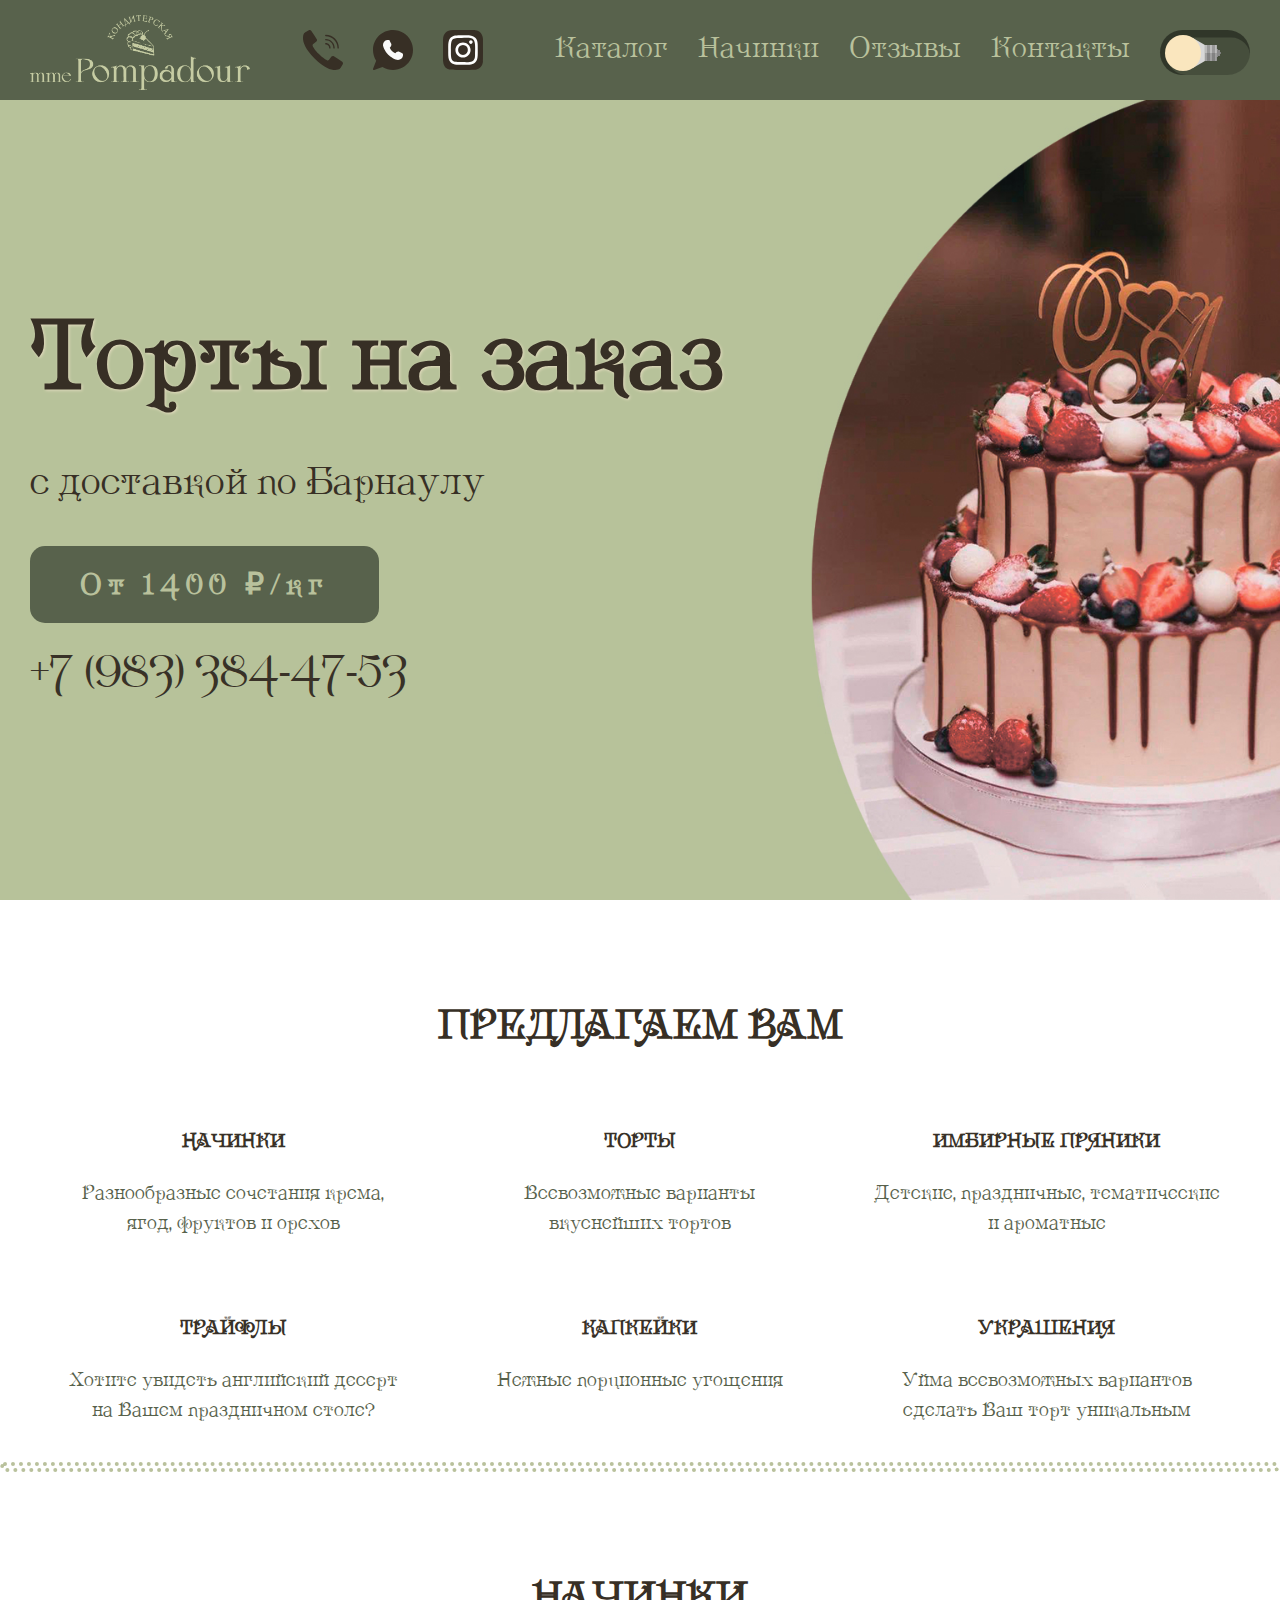
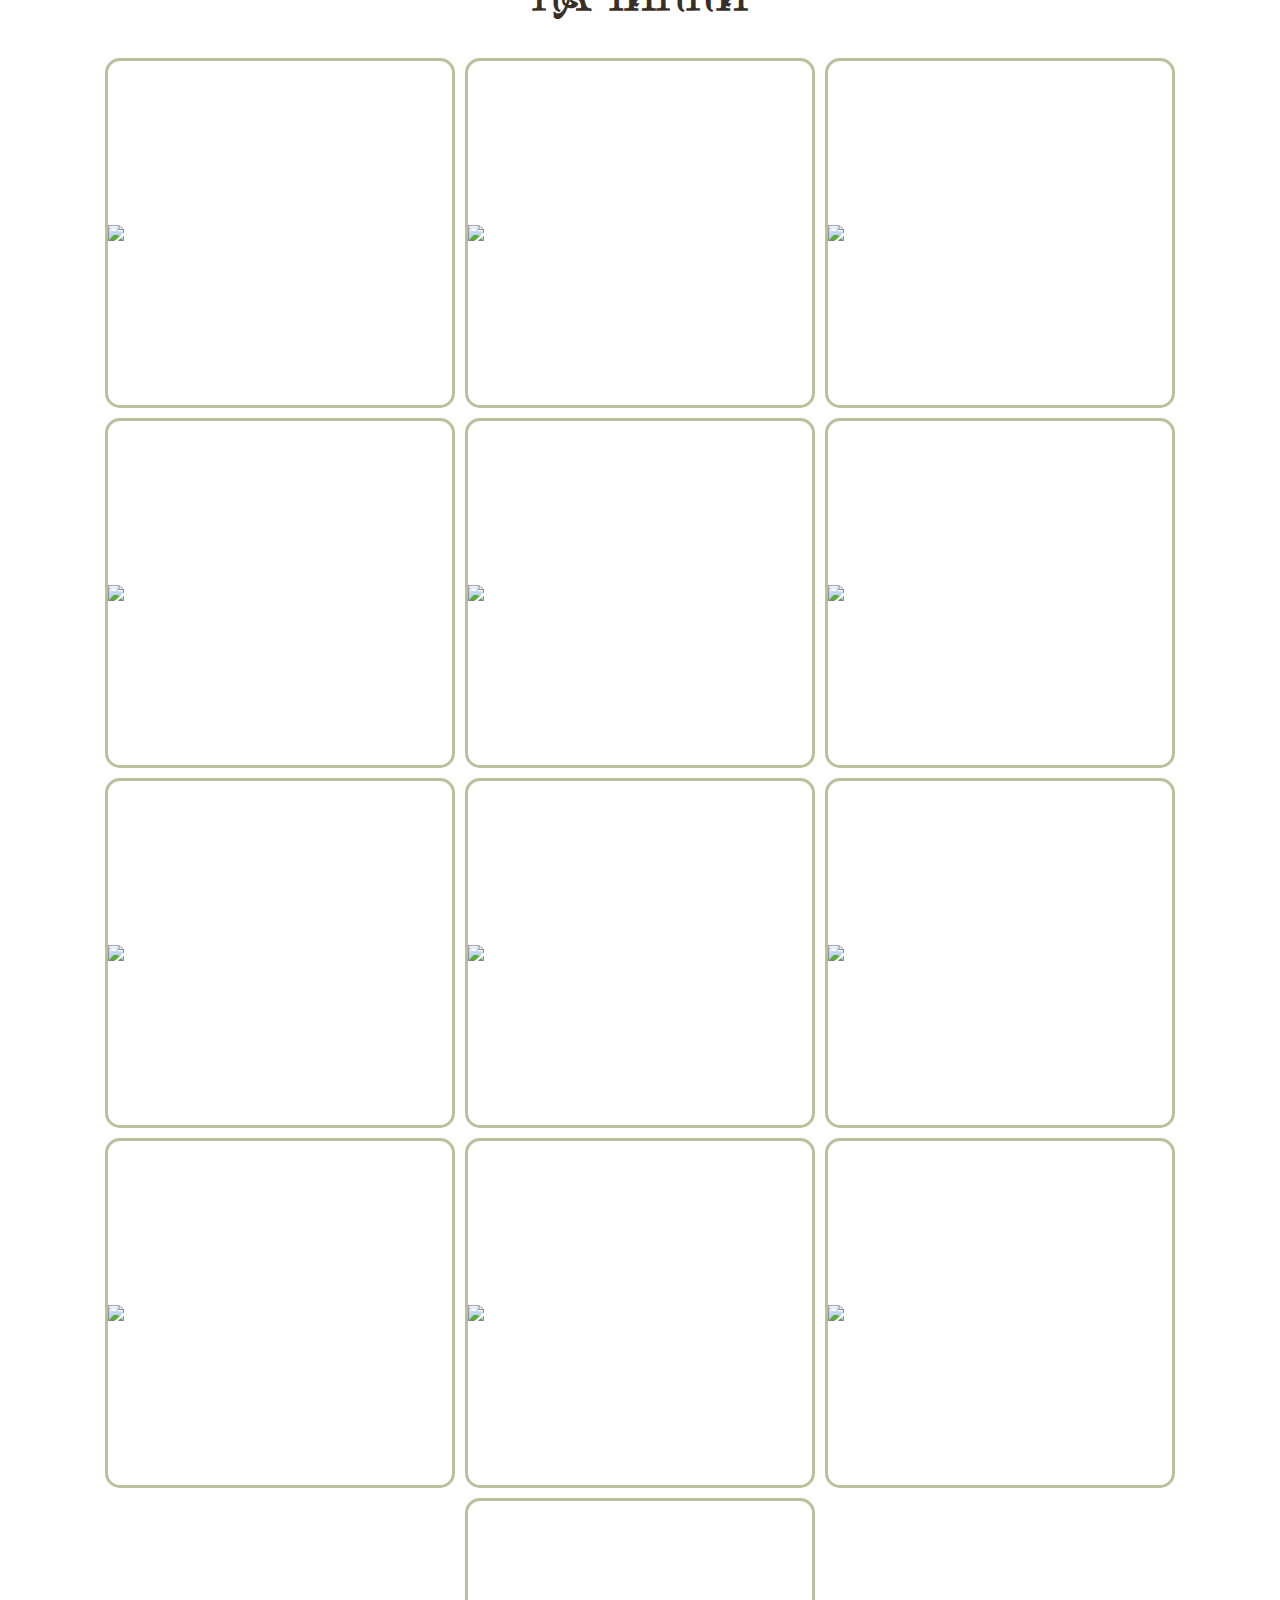
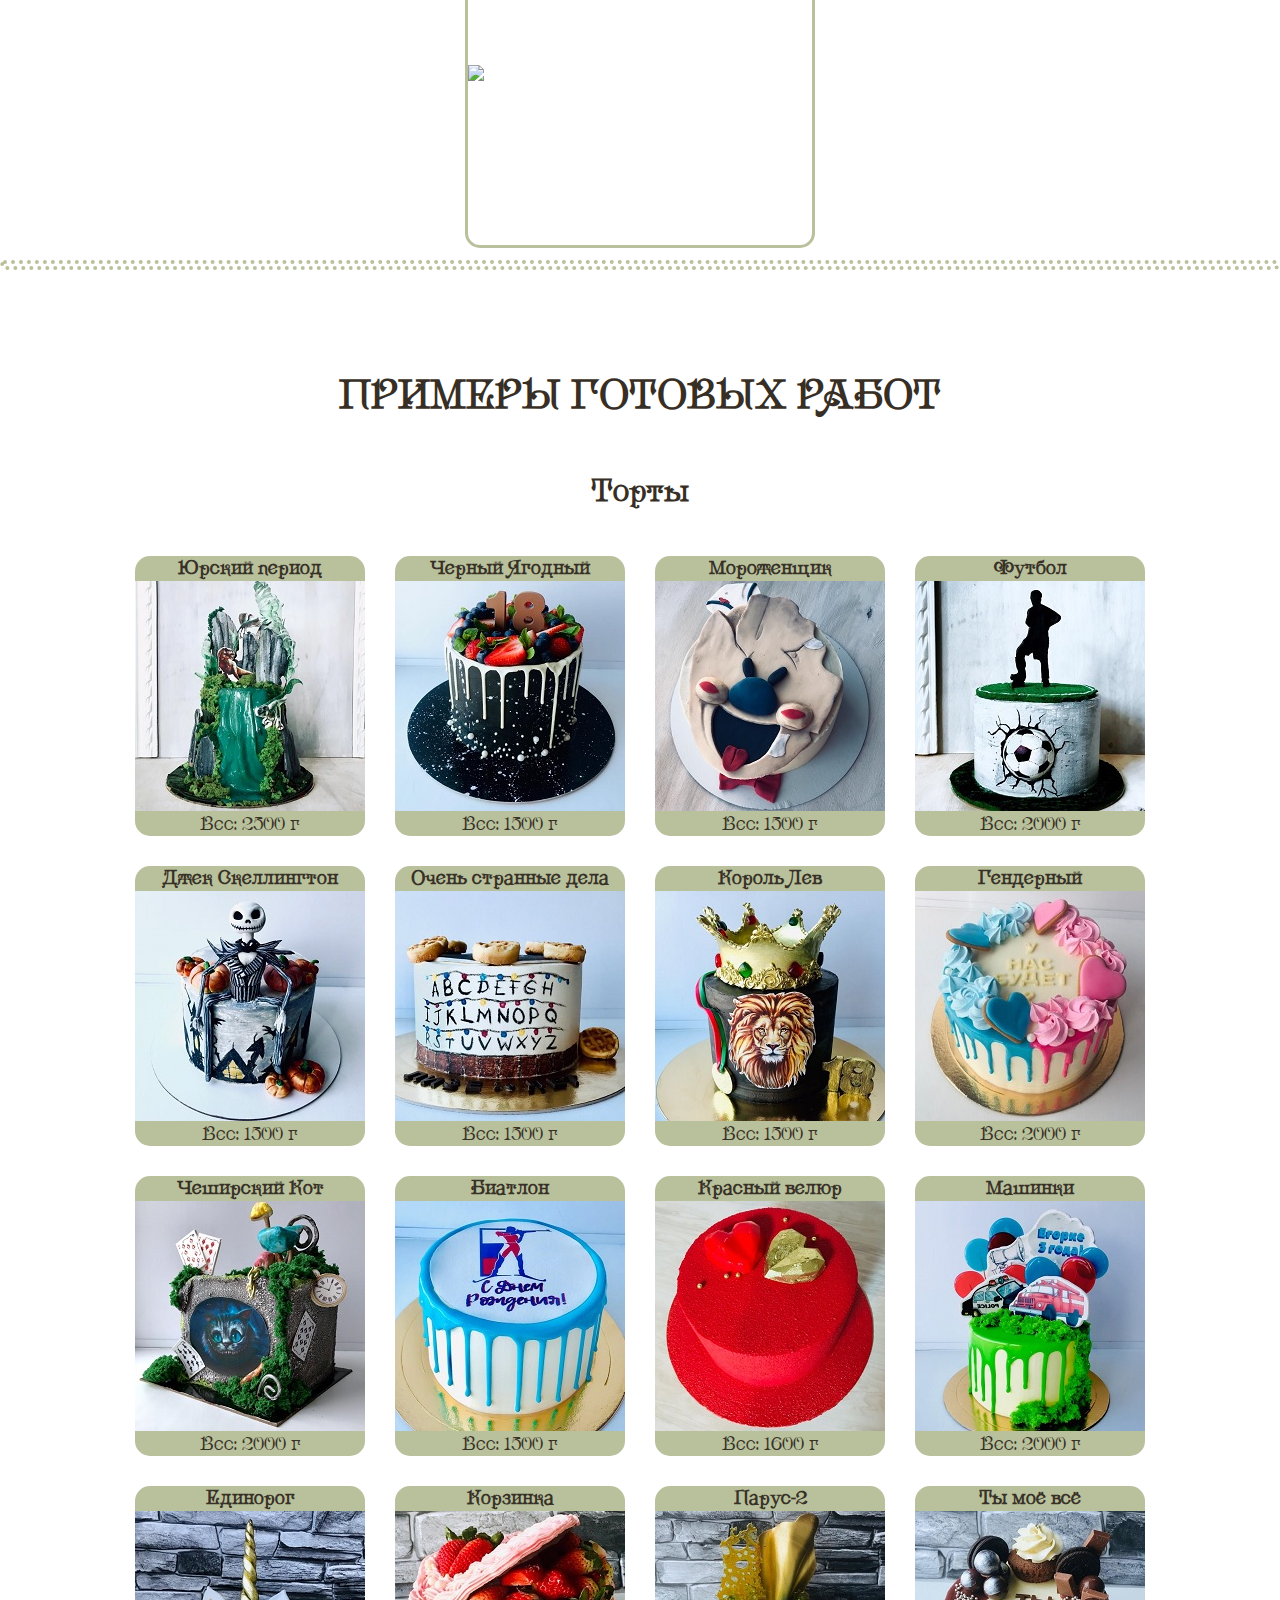
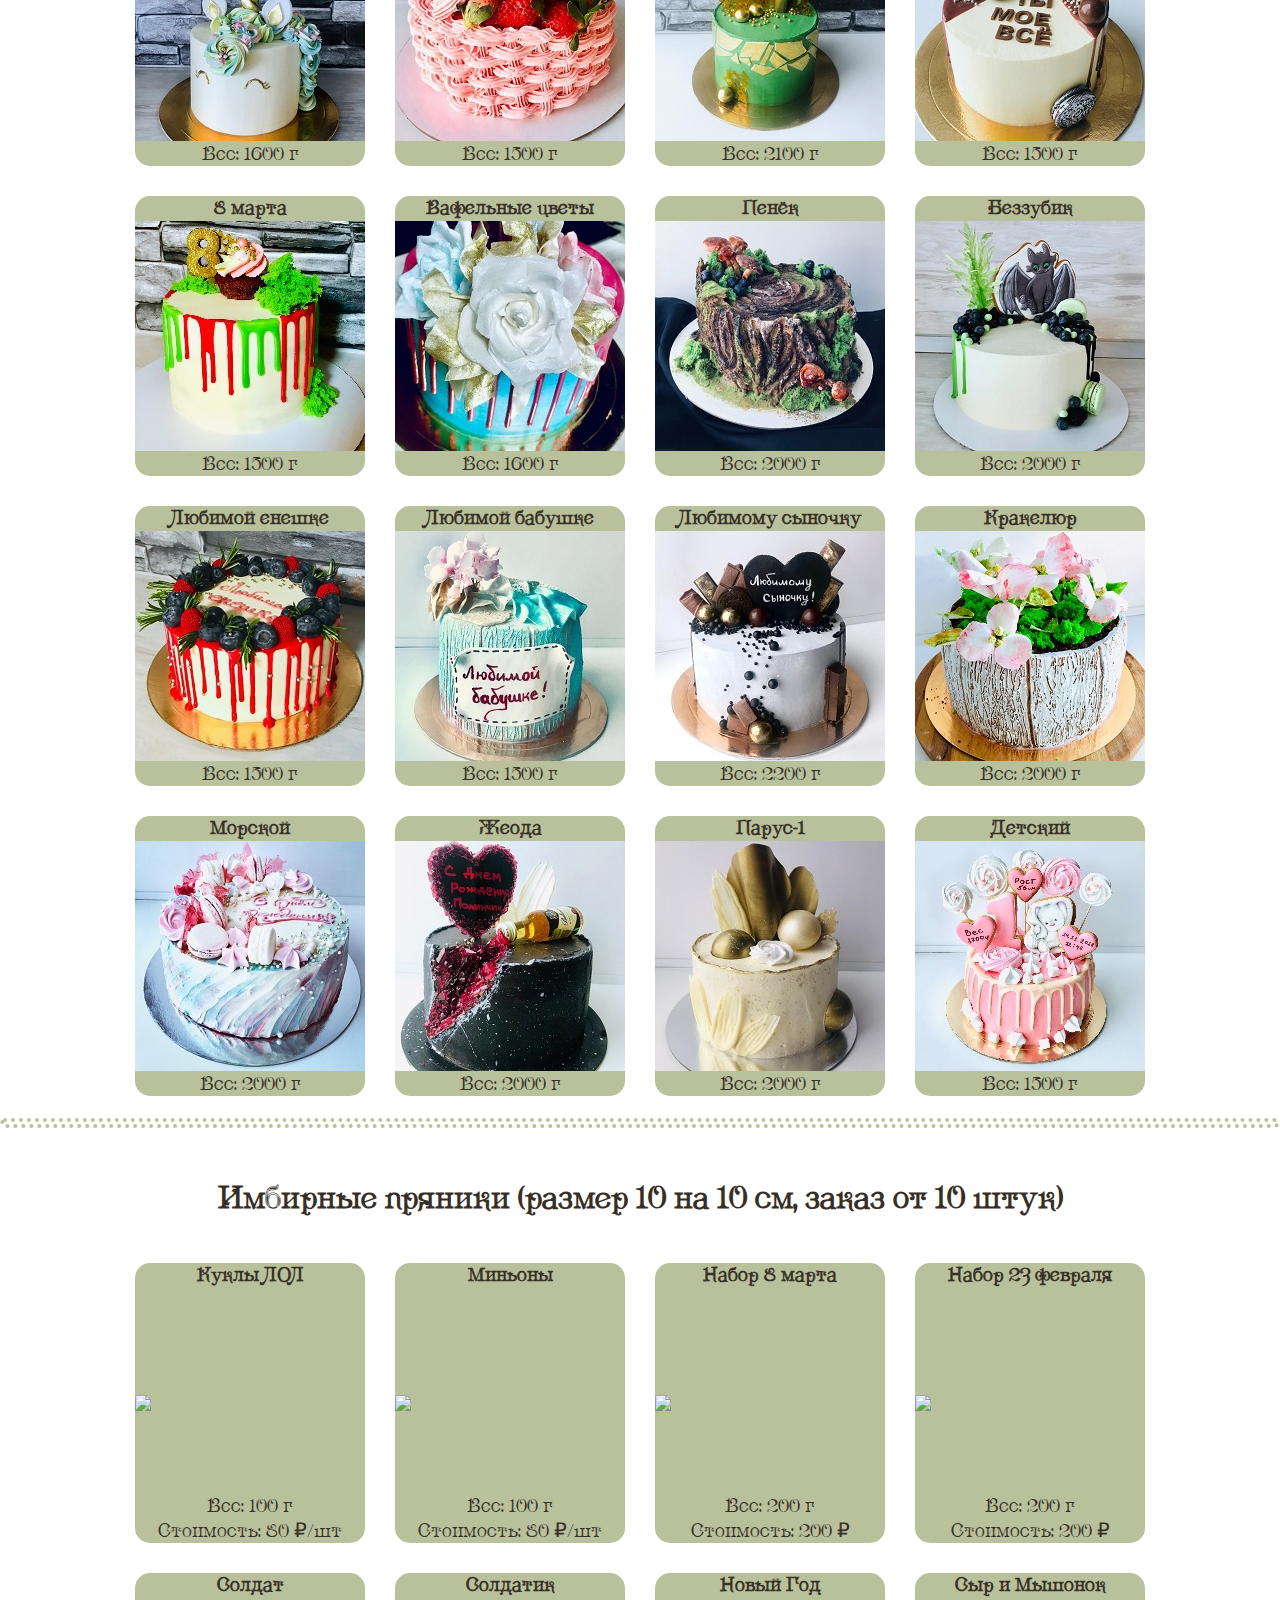
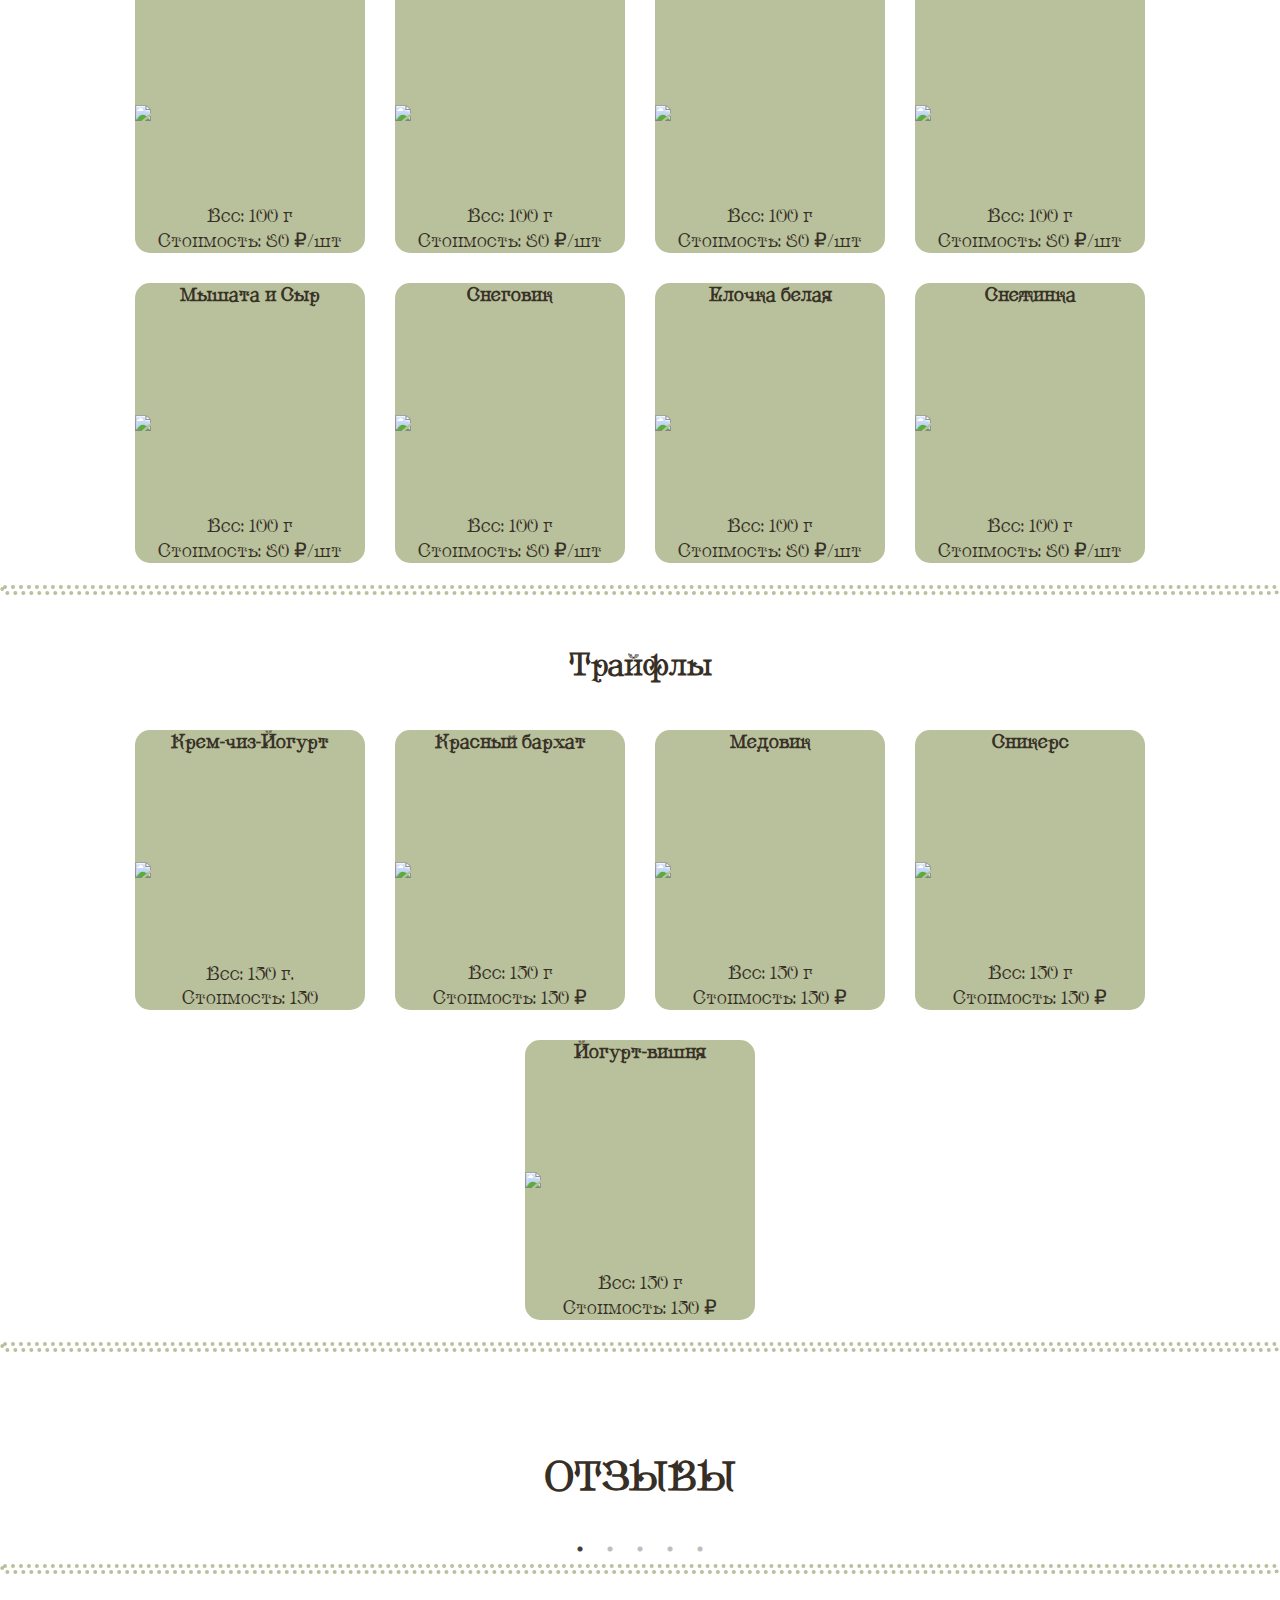
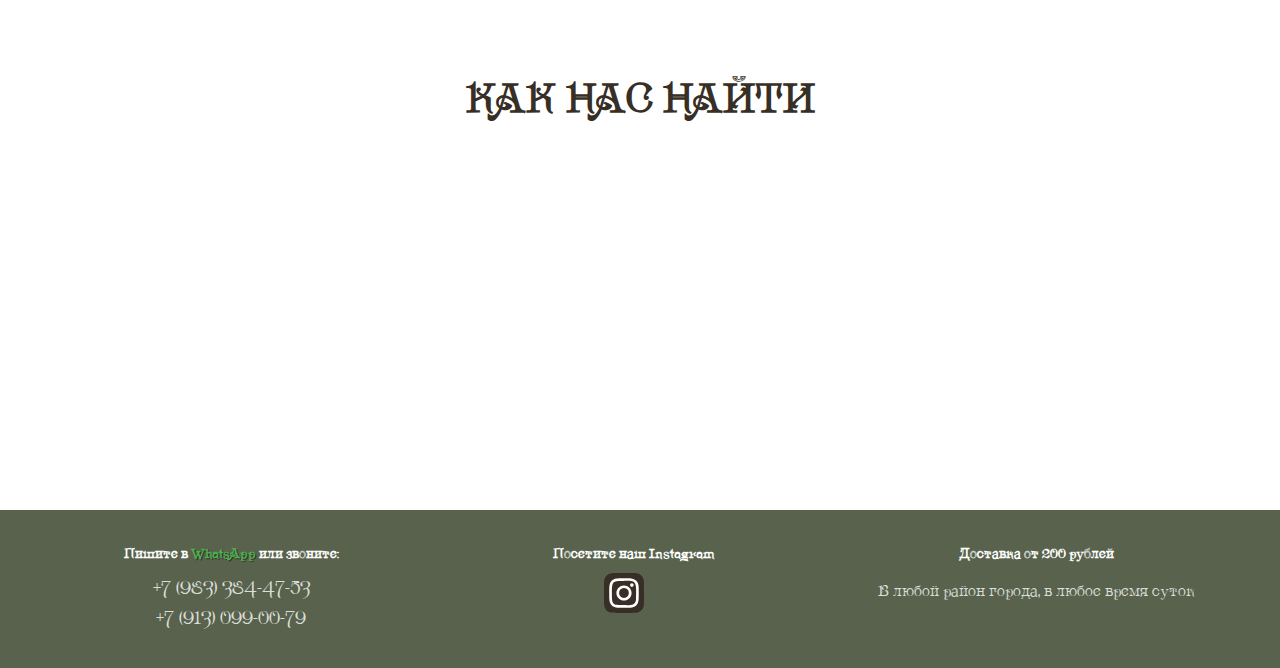
==== commit 9a86be28: "Add darkmode assets" ====
--- a/index.html
+++ b/index.html
@@ -143,7 +143,7 @@
         <div class="intro__subtext">
           <p>с доставкой по Барнаулу</p>
 
-          <a class="btn btn--red" href="#gallery" data-scroll="#gallery">От 1200 ₽/кг</a>
+          <a class="btn btn--red" href="#gallery" data-scroll="#gallery">От 1400 ₽/кг</a>
           <br>
           <a class="phone__number" href="tel:+79833844753">+7 (983) 384-47-53</a>
           <div class="social__block">
--- a/assets/css/style.css
+++ b/assets/css/style.css
@@ -2,7 +2,7 @@
 Текст #383127
 header rgba(56, 49, 39, 0.7)
 Навигация #fae6be rgba(250, 230, 190, 1);
-Лава #dc5b21 rgba(220, 91, 33, .9)
+Лава #58624c rgba(220, 91, 33, .9)
 Бежевый фон #e4dbbf
 Коричневый фон
 
@@ -32,16 +32,16 @@
 
 body {
   margin: 0;
-  font-family: 'Margot';
+  font-family: 'ametist';
 
   background-color: #fff;
   font-size: 14px;
-  color: #383127;
+  color: #372f25;
 }
 
 .darkmode {
   background-color: #372d23;
-  color: #fae6be;
+  color: #b4bf99;
 }
 
 
@@ -56,8 +56,8 @@
 }
 
 @font-face {
-font-family: "Margot";
-src: url("../fonts/Margot.ttf?v2.6") format("truetype");
+font-family: "ametist";
+src: url("../fonts/ametist.ttf?v2.6") format("truetype");
 font-style: normal;
 font-weight: normal;
 }
@@ -72,10 +72,10 @@
 
 /* ----------Header---------- */
 .header {
-  background-color: rgba(56, 49, 39, 0.7);
+  background-color: #58624c;
   width: 100%;
   height: 100px;
-
+  opacity: 1;
   position: fixed;
   top: 0;
   left: 0;
@@ -106,8 +106,8 @@
 
   text-decoration: none;
 
-  color: #fae6be;
-  opacity: .8;
+  color: #b9c19c;
+  /* opacity: .9; */
   transition: all .1s linear;
 }
 
@@ -129,7 +129,7 @@
 
   height: 100vh;
 
-  background: #383127 url("../images/intro-bg.jpg?v2.6") center no-repeat;
+  background: #383127 url("../images/pampadour-bg.jpg?v2.6") center no-repeat;
   background-size: cover;
 }
 
@@ -168,7 +168,7 @@
   cursor: pointer;
 
   font-size: 30px;
-  color: #fae6be;
+  color: #b9c19c;
   font-weight: 600;
   text-decoration: none;
   text-align: center;
@@ -178,18 +178,13 @@
 }
 
 .btn--red {
-  background-color: #dc5b21;
+  background-color: #58624c;
 }
 
 .btn--light {
   background-color: #FFD300;
 }
 
-
-.btn--red:hover {
-  background-color: #383127;
-  animation: shake 0.82s cubic-bezier(.36,.07,.19,.97) both;
-}
 
 .btn--red:hover {
   background-color: #383127;
@@ -212,12 +207,12 @@
 }
 
 .phone__number--dark {
-  color: #fae6be;
+  color: #b9c19c;
 }
 
 .phone__number:hover {
-  color: #dc5b21;
-
+  color: #383127;
+  opacity: .7;
 }
 
 
@@ -225,7 +220,7 @@
 .block__header {
 
   font-size: 2em;
-  color: #dc5b21;
+  color: #372f25;
   text-align: center;
 }
 
@@ -257,7 +252,7 @@
 }
 
 .catalog__item:hover {
-    background-color: rgba(220, 91, 33, .5);
+    background-color: #b9c19c;
     border-radius: 15px;
 
     text-shadow: 1px 1px .1px #383127;
@@ -277,12 +272,12 @@
 }
 
 .catalog__title--dark {
-  color: #fae6be;
+  color: #b4bf99;
 }
 
 .catalog__text {
   font-size: 20px;
-  color: #dc5b21;
+  color: #58624c;
   line-height: 1.5em;
 }
 
@@ -299,7 +294,7 @@
   height: 350px;
   margin: 5px;
 
-  border: 3px solid rgba(220, 91, 33, .5);
+  border: 3px solid #b9c19c;
   border-radius: 15px;
 
   position: relative;
@@ -328,7 +323,7 @@
   height: 100%;
   opacity: 0;
 
-  background: rgba(220, 91, 33, .5);
+  background: #b9c19c;
 
   text-align: center;
 
@@ -344,7 +339,7 @@
   margin-bottom: 5px;
   font-size: 20px;
   font-weight: 700;
-  color: #fff;
+  color: #372f25;
   text-transform: uppercase;
 }
 
@@ -374,16 +369,16 @@
 .gallery a {
   display: flex;
   /* width: 20%; */
-  height: 300px;
+  height: 280px;
   width: 230px;
   margin: 15px;
 
   position: relative;
   overflow: hidden;
 
-  background: rgba(220, 91, 33, .3);
+  background: #b9c19c;
   text-decoration: none;
-  font-size: 16px;
+  font-size: 20px;
   text-align: center;
   top: 0;
 
@@ -397,9 +392,9 @@
 }
 
 .gallery a:hover {
-  color: #dc5b21;
-  border: 2px solid #dc5b21;
-  text-shadow: 1px 1px .1px #383127;
+  color: #58624c;
+  border: 2px solid #58624c;
+  text-shadow: .3px .3px .1px #383127;
 
 }
 
@@ -413,7 +408,7 @@
   width: 100%;
 
   position: absolute;
-  top: 46%;
+  top: 50%;
   left: 50%;
   z-index: 1;
   transform: translate3d(-50%, -50%, 0);
@@ -439,7 +434,7 @@
 /* ============= Footer ============= */
 
 .footer {
-  background-color: #dc5b21;
+  background-color: #58624c;
   /* margin-top: 100px */
 }
 
@@ -481,7 +476,7 @@
 .phone__footer:hover {
   text-decoration: none;
 
-  color: #383127;
+  color: #b9c19c;
 }
 
 .footer__text {
@@ -500,7 +495,7 @@
 }
 
 .footer .whatsapp__item:hover {
-  color: #383127;
+  color: #b9c19c;
   text-shadow: 0;
 }
 
@@ -528,27 +523,27 @@
 }
 
 .phone__item {
-  fill: rgba(220, 91, 33, .9);
+  fill: #372f25;
 }
 
 .phone__item:hover {
-  fill: rgba(220, 91, 33, 1);
+  fill: #b9c19c;
 }
 
 .whatsapp__item {
-  fill: rgba(76, 175, 80, .9);
+  fill: #372f25;
 }
 
 .whatsapp__item:hover {
-  fill: rgba(76, 175, 80, 1);
+  fill: #b9c19c;
 }
 
 .instagram__item {
-  fill: rgba(247, 77, 89, .9);
+  fill: #372f25;
 }
 
 .instagram__item:hover {
-  fill: rgba(247, 77, 89, 1);
+  fill: #b9c19c;
 }
 
 .social__icon:hover {
@@ -574,7 +569,7 @@
   width: 30px;
   height: 3px;
 
-  background-color: #dc5b21;
+  background-color: #58624c;
 
   font-size: 0;
   color: transparent;
@@ -597,7 +592,7 @@
   width: 100%;
   height: 100%;
 
-  background-color: #dc5b21;
+  background-color: #58624c;
 
   position: absolute;
   left: 0;
@@ -654,13 +649,13 @@
 }
 
 .burger__link:hover {
-    background-color: #dc5b21;
+    background-color: #58624c;
     border-radius: 15px;
 
 }
 
 hr {
-  border: 4px dotted rgba(220, 91, 33, .3);
+  border: 4px dotted #b9c19c;
   border-radius: 10px;
   height: 10px;
 }
@@ -749,7 +744,7 @@
   .burger {
     display: block;
 
-    color: #dc5b21;
+    color: #58624c;
   }
 
   .m {
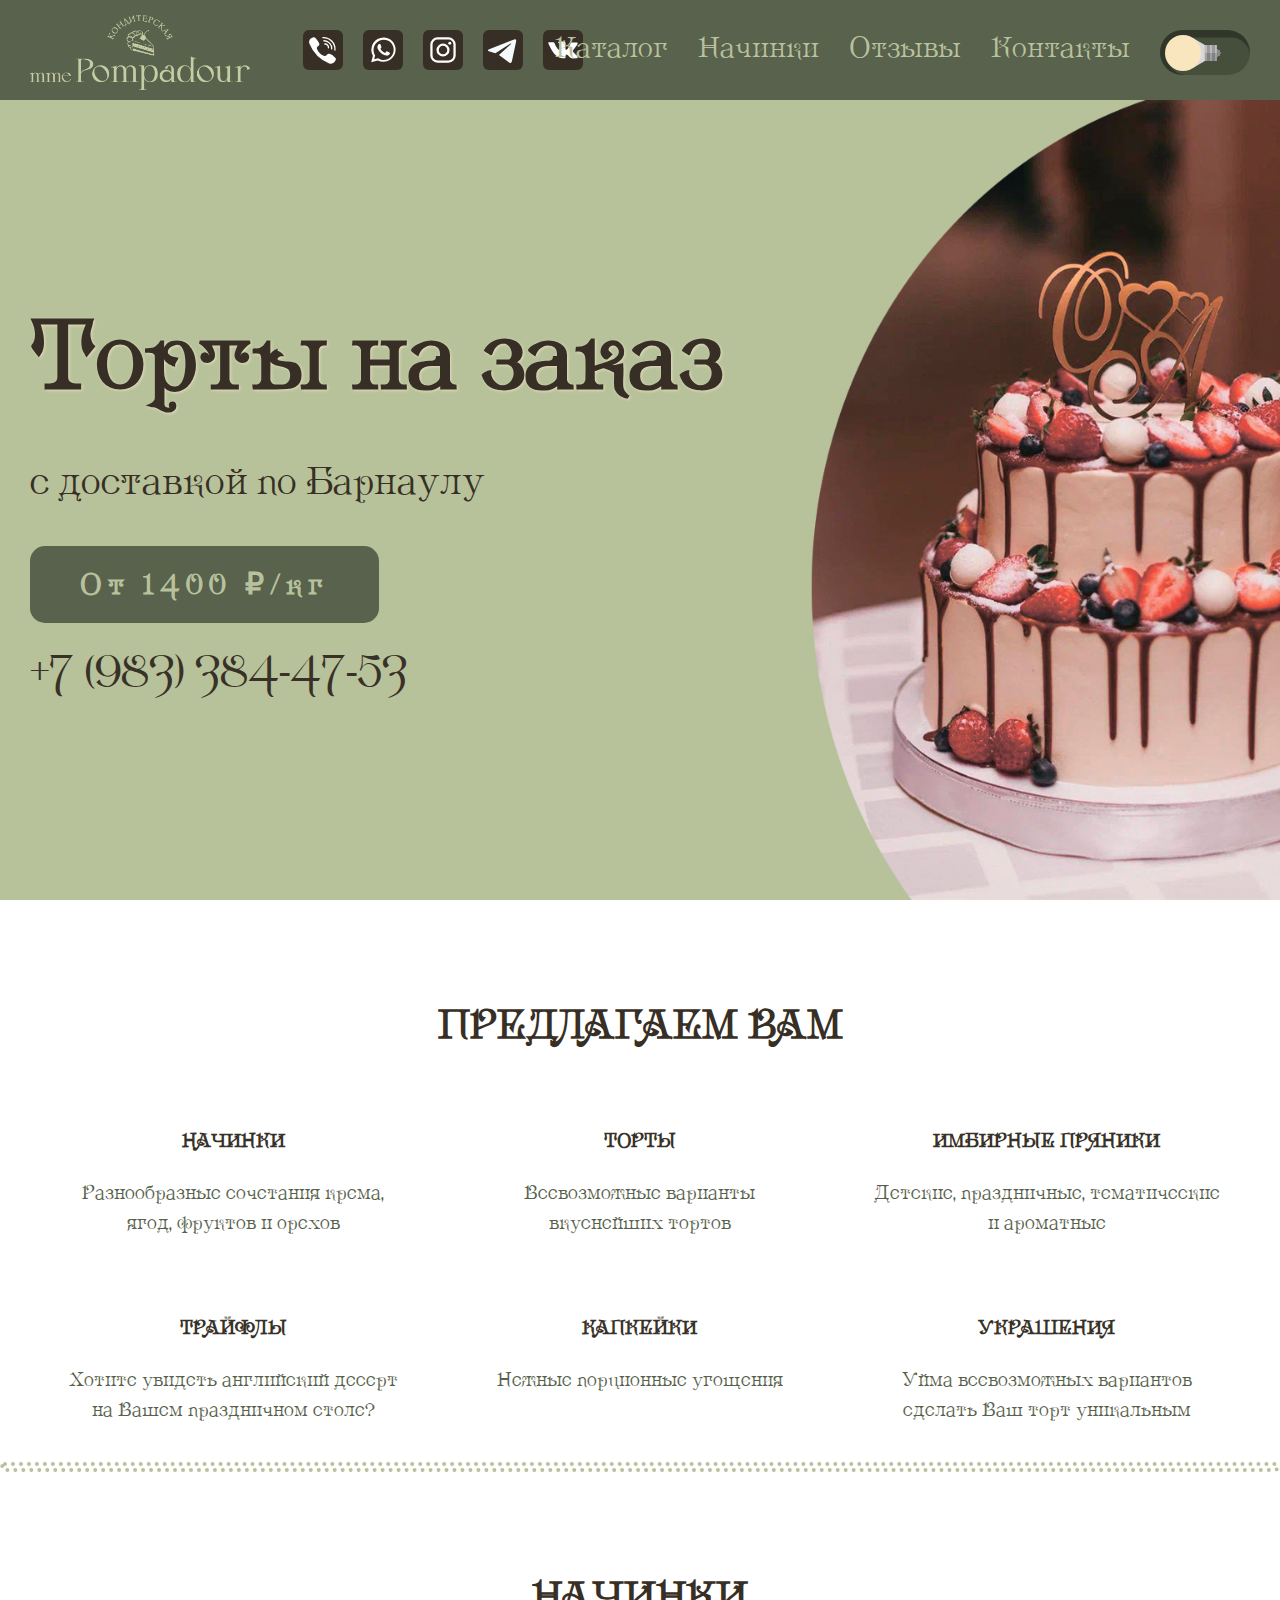
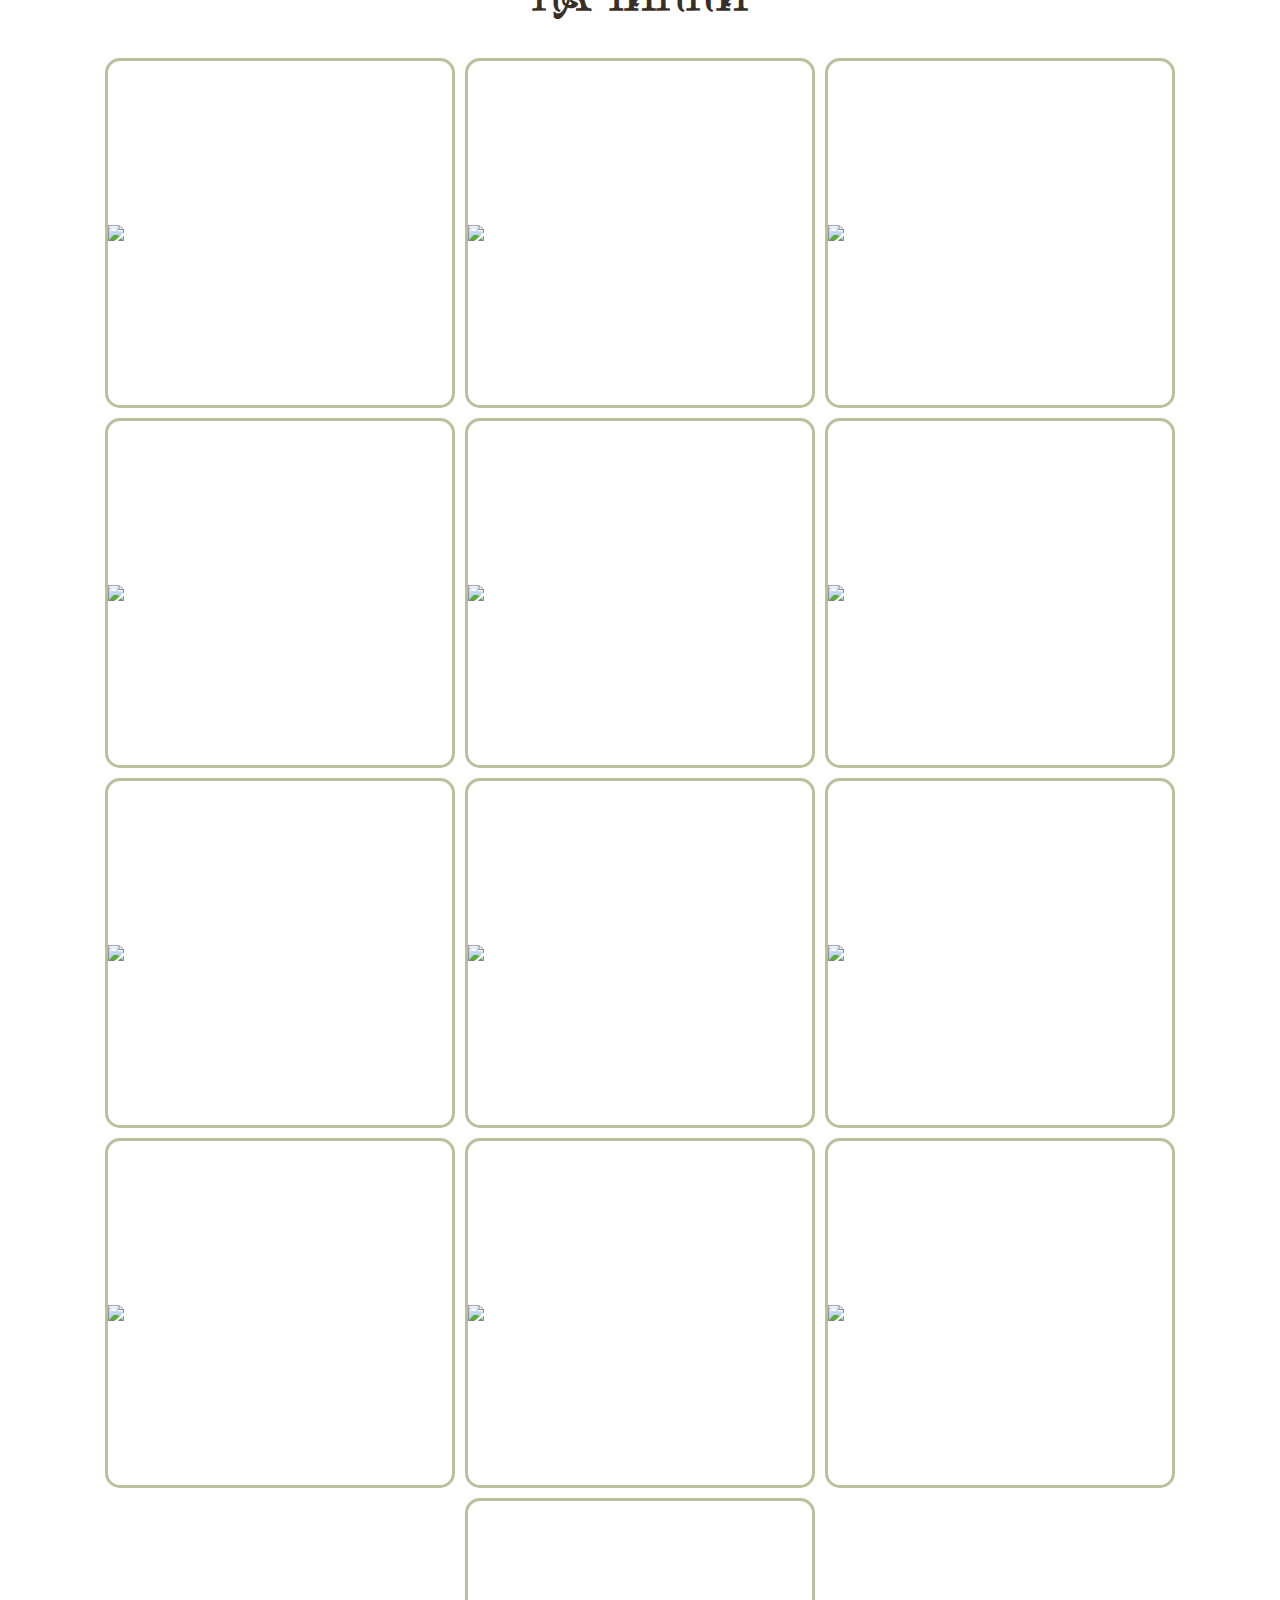
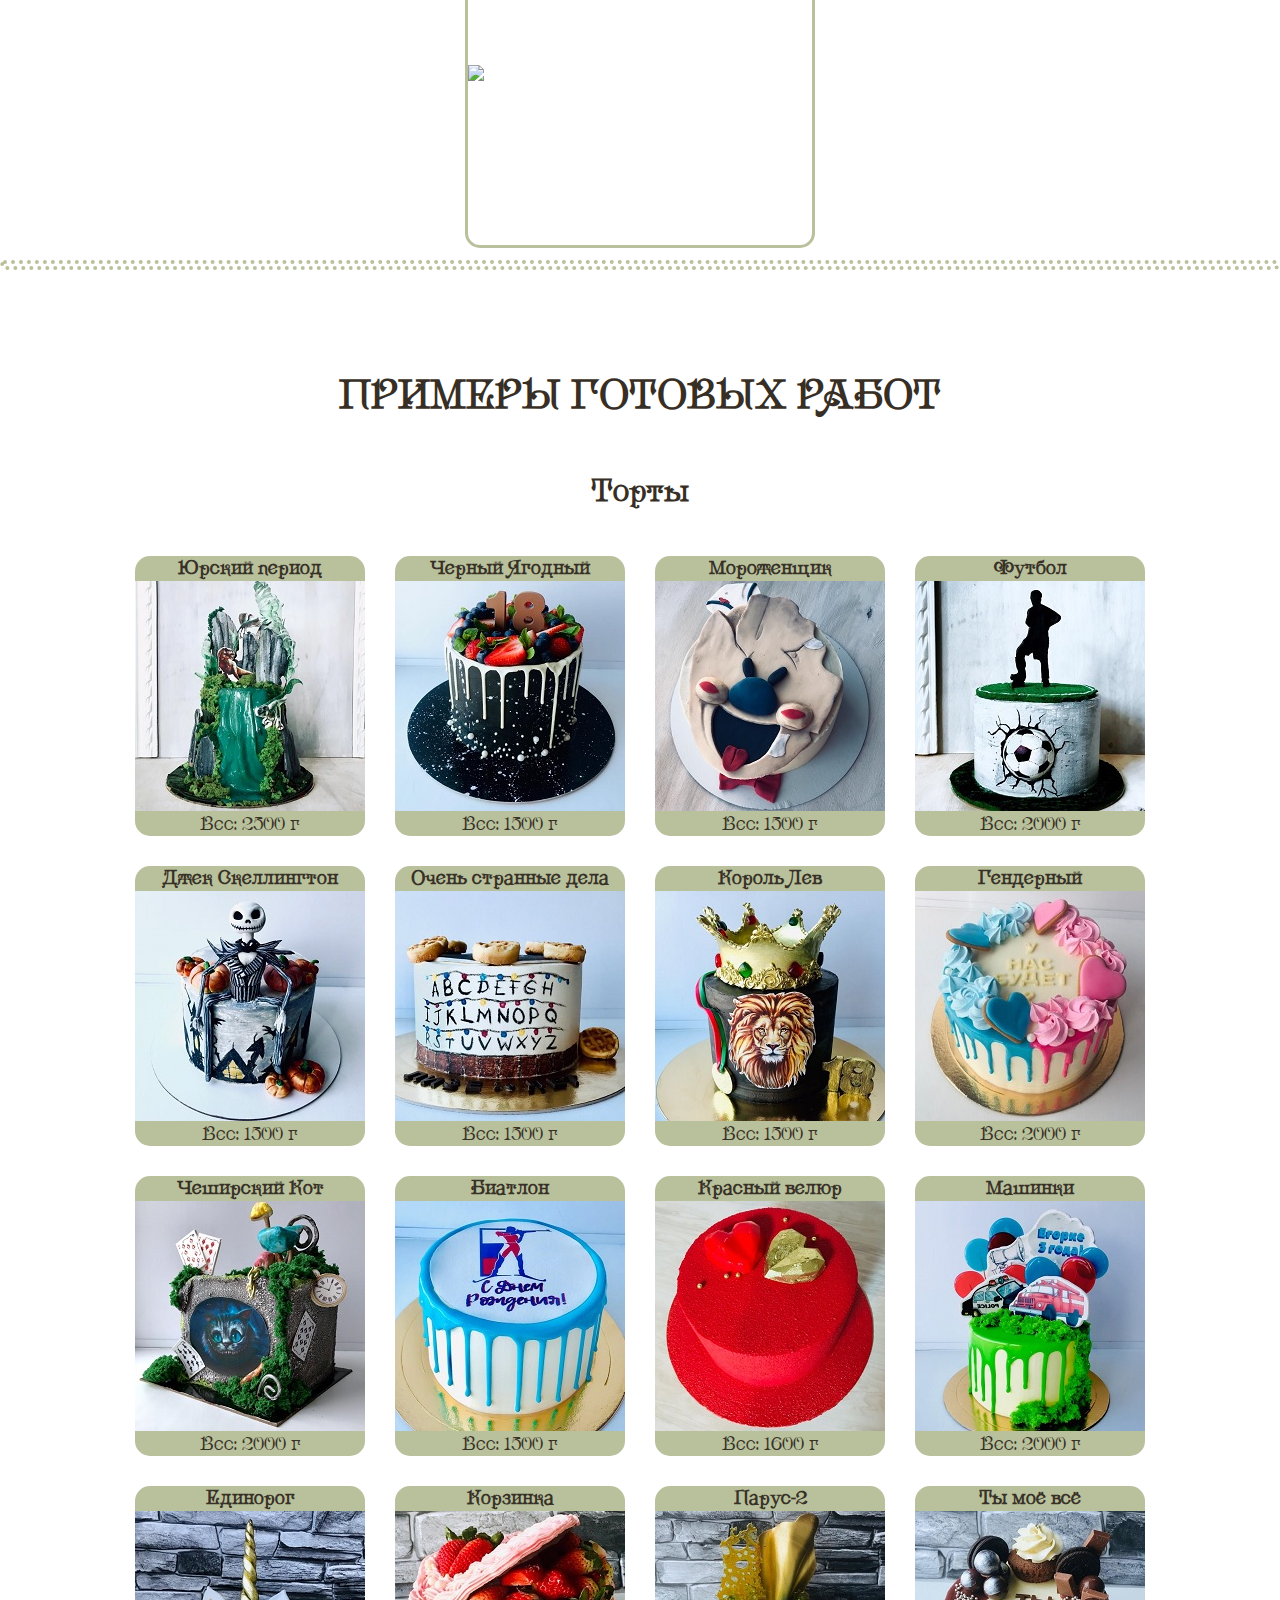
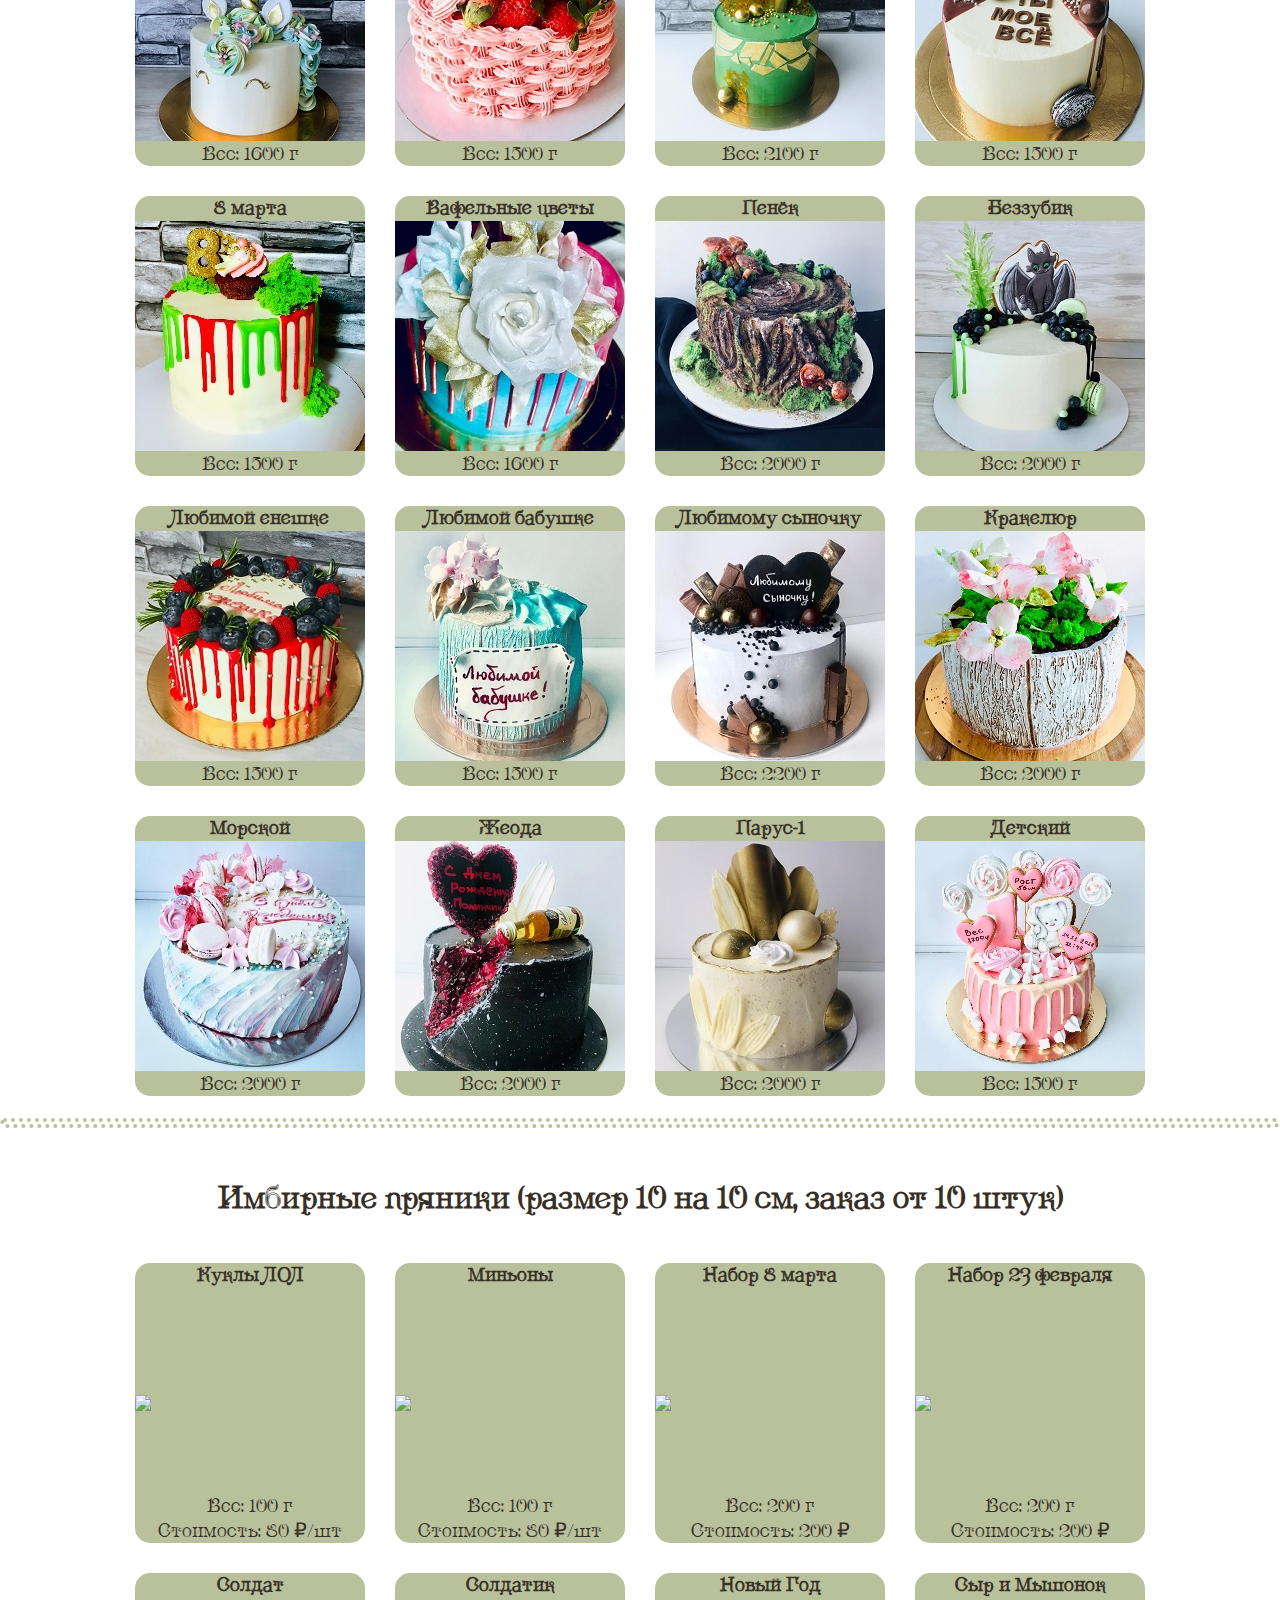
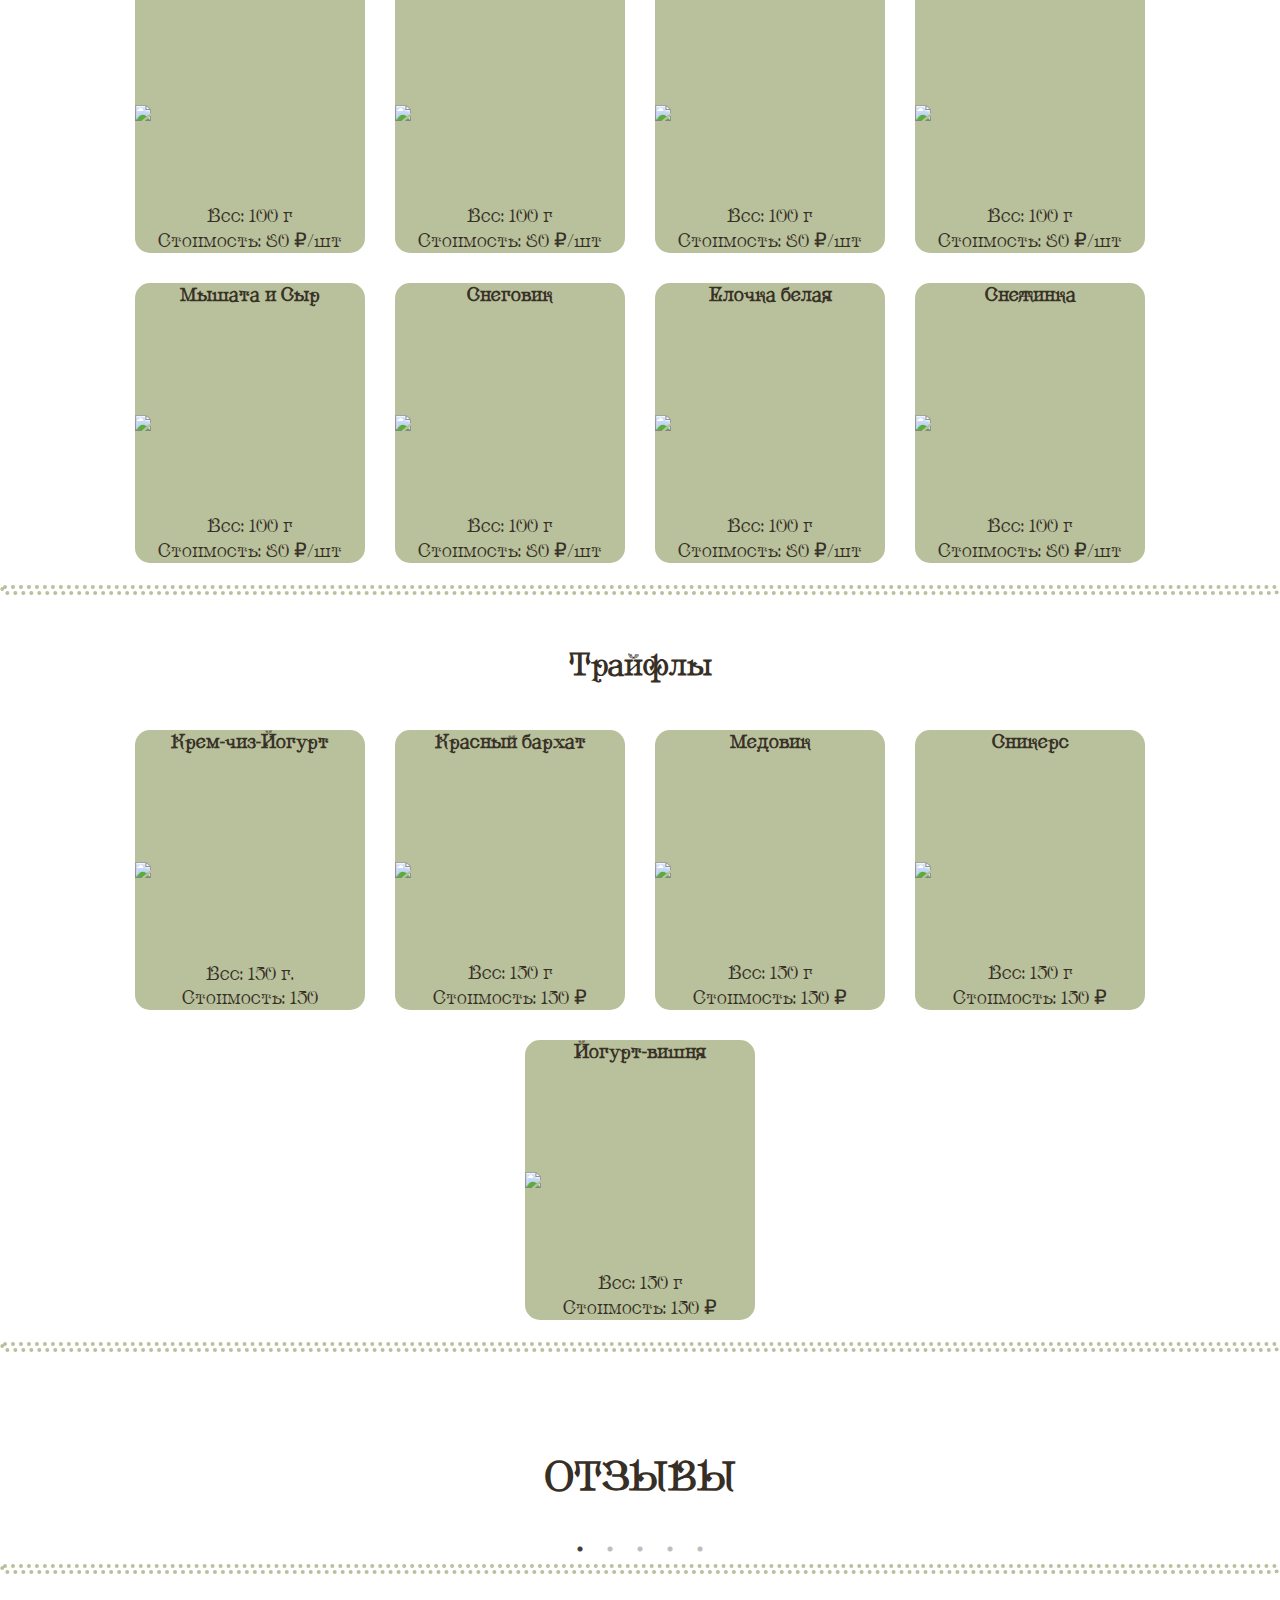
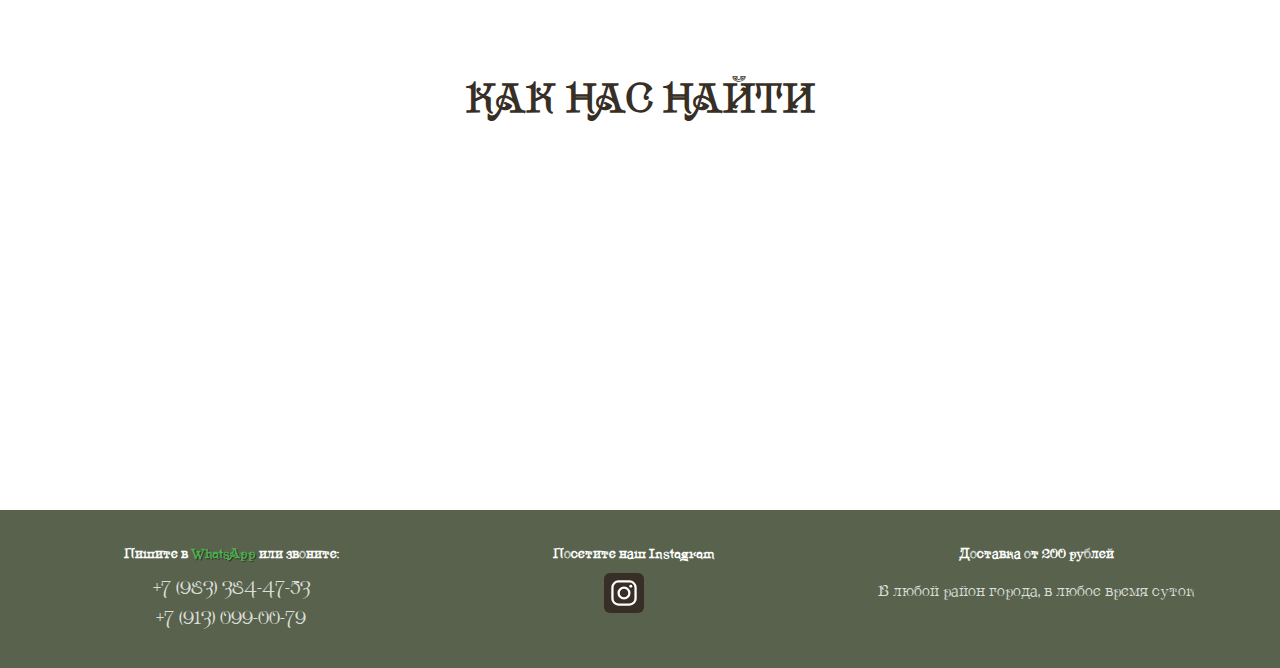
==== commit 7335fd3b: "restyle social icons" ====
--- a/index.html
+++ b/index.html
@@ -44,44 +44,32 @@
       <!-- Sprite -->
 <svg style="display: none;">
 
-    <symbol id="phone__icon" viewBox="0 0 512.006 512.006">
+    <symbol id="phone__icon" viewBox="0 0 512 512">
       <g>
-        <path d="M502.05,407.127l-56.761-37.844L394.83,335.65c-9.738-6.479-22.825-4.355-30.014,4.873l-31.223,40.139
-  				c-6.707,8.71-18.772,11.213-28.39,5.888c-21.186-11.785-46.239-22.881-101.517-78.23c-55.278-55.349-66.445-80.331-78.23-101.517
-  				c-5.325-9.618-2.822-21.683,5.888-28.389l40.139-31.223c9.227-7.188,11.352-20.275,4.873-30.014l-32.6-48.905L104.879,9.956
-  				C98.262,0.03,85.016-2.95,74.786,3.185L29.95,30.083C17.833,37.222,8.926,48.75,5.074,62.277
-  				C-7.187,106.98-9.659,205.593,148.381,363.633s256.644,155.56,301.347,143.298c13.527-3.851,25.055-12.758,32.194-24.876
-  				l26.898-44.835C514.956,426.989,511.976,413.744,502.05,407.127z"/>
-  			<path d="M291.309,79.447c82.842,0.092,149.977,67.226,150.069,150.069c0,4.875,3.952,8.828,8.828,8.828
-  				c4.875,0,8.828-3.952,8.828-8.828c-0.102-92.589-75.135-167.622-167.724-167.724c-4.875,0-8.828,3.952-8.828,8.828
-  				C282.481,75.494,286.433,79.447,291.309,79.447z"/>
-  			<path d="M291.309,132.412c53.603,0.063,97.04,43.501,97.103,97.103c0,4.875,3.952,8.828,8.828,8.828
-  				c4.875,0,8.828-3.952,8.828-8.828c-0.073-63.349-51.409-114.686-114.759-114.759c-4.875,0-8.828,3.952-8.828,8.828
-  				C282.481,128.46,286.433,132.412,291.309,132.412z"/>
-  			<path d="M291.309,185.378c24.365,0.029,44.109,19.773,44.138,44.138c0,4.875,3.952,8.828,8.828,8.828
-  				c4.875,0,8.828-3.952,8.828-8.828c-0.039-34.111-27.682-61.754-61.793-61.793c-4.875,0-8.828,3.952-8.828,8.828
-  				C282.481,181.426,286.433,185.378,291.309,185.378z"/>
+        <rect width="512" height="512" rx="15%" fill="#372f25"/><path fill="#fff" d="M395 338c-10-9-22-17-33-23-23-16-43-17-59 6-10 14-23 16-37 10-39-18-68-43-84-82-8-16-8-31 10-42 9-6 19-14 18-28-1-18-44-78-62-84-8-2-14-2-22 0-41 14-57 46-42 85a451 451 0 0 0 251 248l17 5c26 0 57-25 67-50 9-24-10-34-24-45z"/><path fill="none" stroke="#fff" stroke-linecap="round" stroke-width="17" d="M268 138s41-1 72 30c31 30 27 74 27 74m-87-63s18-2 33 14c15 15 13 34 13 34M255 98s64-3 111 44c47 48 43 114 43 114"/>
       </g>
     </symbol>
 
-    <symbol id="whatsapp__icon" viewBox="0 0 512.303 512.303">
+    <symbol id="whatsapp__icon" viewBox="0 0 512 512">
       <g>
-        <path d="M256.014,0.134C114.629,0.164,0.038,114.804,0.068,256.189c0.01,48.957,14.059,96.884,40.479,138.1
-        	L0.718,497.628c-2.121,5.496,0.615,11.671,6.111,13.792c1.229,0.474,2.534,0.717,3.851,0.715c1.222,0.006,2.435-0.203,3.584-0.619
-        	l106.667-38.08c120.012,74.745,277.894,38.048,352.638-81.965s38.048-277.894-81.965-352.638
-        	C350.922,13.495,303.943,0.087,256.014,0.134z"/>
-          <path style="fill:#FAFAFA;" d="M378.062,299.889c0,0-26.133-12.8-42.496-21.333c-18.517-9.536-40.277,8.32-50.517,18.475
-          	c-15.937-6.122-30.493-15.362-42.816-27.179c-11.819-12.321-21.059-26.877-27.179-42.816c10.155-10.261,27.968-32,18.475-50.517
-          	c-8.427-16.384-21.333-42.496-21.333-42.517c-1.811-3.594-5.49-5.863-9.515-5.867h-21.333c-31.068,5.366-53.657,32.474-53.333,64
-          	c0,33.493,40.085,97.835,67.115,124.885s91.371,67.115,124.885,67.115c31.526,0.324,58.634-22.266,64-53.333v-21.333
-          	C384.018,305.401,381.71,301.686,378.062,299.889z"/>
+        <rect width="512" height="512" fill="#372f25" rx="15%"/><path fill="#fff" d="M308 273c-3-2-6-3-9 1l-12 16c-3 2-5 3-9 1-15-8-36-17-54-47-1-4 1-6 3-8l9-14c2-2 1-4 0-6l-12-29c-3-8-6-7-9-7h-8c-2 0-6 1-10 5-22 22-13 53 3 73 3 4 23 40 66 59 32 14 39 12 48 10 11-1 22-10 27-19 1-3 6-16 2-18m-79 94c-41 0-72-22-72-22l-49 13 12-48s-20-31-20-70c0-72 59-132 132-132 68 0 126 53 126 127 0 72-58 131-129 132m-159 29l83-23a158 158 0 0 0 230-140c0-86-68-155-154-155a158 158 0 0 0-137 236"/>
       </g>
     </symbol>
 
-    <symbol id="instagram__icon" viewBox="0 0 24 24">
+    <symbol id="instagram__icon" viewBox="0 0 512 512">
       <g>
-        <path d="m1.5 1.633c-1.886 1.959-1.5 4.04-1.5 10.362 0 5.25-.916 10.513 3.878 11.752 1.497.385 14.761.385 16.256-.002 1.996-.515 3.62-2.134 3.842-4.957.031-.394.031-13.185-.001-13.587-.236-3.007-2.087-4.74-4.526-5.091-.559-.081-.671-.105-3.539-.11-10.173.005-12.403-.448-14.41 1.633z""/><path d="m11.998 3.139c-3.631 0-7.079-.323-8.396 3.057-.544 1.396-.465 3.209-.465 5.805 0 2.278-.073 4.419.465 5.804 1.314 3.382 4.79 3.058 8.394 3.058 3.477 0 7.062.362 8.395-3.058.545-1.41.465-3.196.465-5.804 0-3.462.191-5.697-1.488-7.375-1.7-1.7-3.999-1.487-7.374-1.487zm-.794 1.597c7.574-.012 8.538-.854 8.006 10.843-.189 4.137-3.339 3.683-7.211 3.683-7.06 0-7.263-.202-7.263-7.265 0-7.145.56-7.257 6.468-7.263zm5.524 1.471c-.587 0-1.063.476-1.063 1.063s.476 1.063 1.063 1.063 1.063-.476 1.063-1.063-.476-1.063-1.063-1.063zm-4.73 1.243c-2.513 0-4.55 2.038-4.55 4.551s2.037 4.55 4.55 4.55 4.549-2.037 4.549-4.55-2.036-4.551-4.549-4.551zm0 1.597c3.905 0 3.91 5.908 0 5.908-3.904 0-3.91-5.908 0-5.908z" fill="#fff"/>
+        <rect width="512" height="512" rx="15%" fill="#372f25"/><g fill="none" stroke="#fff" stroke-width="29"><rect height="296" rx="78" width="296" x="108" y="108"/><circle cx="256" cy="256" r="69"/></g><circle cx="343" cy="169" fill="#fff" r="19"/>
       </g>
+    </symbol>
+
+    <symbol id="telegram__icon" viewBox="0 0 512 512">
+      <g>
+        <rect width="512" height="512" rx="15%" fill="#372f25"/><path fill="#372f25" d="M199 404c-11 0-10-4-13-14l-32-105 245-144"/><path fill="#372f25" d="M199 404c7 0 11-4 16-8l45-43-56-34"/><path fill="#f6fbfe" d="M204 319l135 99c14 9 26 4 30-14l55-258c5-22-9-32-24-25L79 245c-21 8-21 21-4 26l83 26 190-121c9-5 17-3 11 4"/>
+    </symbol>
+
+    <symbol id="vkontakte__icon" viewBox="0 0 512 512">
+      <g>
+        <rect width="512" height="512" fill="#372f25" rx="15%"/><path fill="#fff" d="M274 363c5-1 14-3 14-15 0 0-1-30 13-34s32 29 51 42c14 9 25 8 25 8l51-1s26-2 14-23c-1-2-9-15-39-42-31-30-26-25 11-76 23-31 33-50 30-57-4-7-20-6-20-6h-57c-6 0-9 1-12 6 0 0-9 25-21 45-25 43-35 45-40 42-9-5-7-24-7-37 0-45 7-61-13-65-13-2-59-4-73 3-7 4-11 11-8 12 3 0 12 1 17 7 8 13 9 75-2 81-15 11-53-62-62-86-2-6-5-7-12-9H79c-6 0-15 1-11 13 27 56 83 193 184 192z"/>
     </symbol>
 
 </svg>
@@ -106,6 +94,14 @@
 
           <a class="social__item instagram__item" href="https://www.instagram.com/m_pompadour_/" target="_blank">
             <svg class="social__icon"><use xlink:href="#instagram__icon"></use></svg>
+          </a>
+
+          <a class="social__item telegram__item" href="https://www.instagram.com/m_pompadour_/" target="_blank">
+            <svg class="social__icon"><use xlink:href="#telegram__icon"></use></svg>
+          </a>
+
+          <a class="social__item vkontakte__item" href="https://www.instagram.com/m_pompadour_/" target="_blank">
+            <svg class="social__icon"><use xlink:href="#vkontakte__icon"></use></svg>
           </a>
         </div>
 
@@ -157,6 +153,14 @@
 
             <a class="social__item instagram__item" href="https://www.instagram.com/m_pompadour_/">
               <svg class="social__icon"><use xlink:href="#instagram__icon"></use></svg>
+            </a>
+
+            <a class="social__item telegram__item" href="https://www.instagram.com/m_pompadour_/">
+              <svg class="social__icon"><use xlink:href="#telegram__icon"></use></svg>
+            </a>
+
+            <a class="social__item vkontakte__item" href="https://www.instagram.com/m_pompadour_/">
+              <svg class="social__icon"><use xlink:href="#vkontakte__icon"></use></svg>
             </a>
           </div>
         </div>
--- a/assets/css/style.css
+++ b/assets/css/style.css
@@ -522,7 +522,7 @@
   width: 40px;
 }
 
-.phone__item {
+/* .phone__item {
   fill: #372f25;
 }
 
@@ -545,6 +545,14 @@
 .instagram__item:hover {
   fill: #b9c19c;
 }
+
+.telegram__item {
+  fill: #372f25;
+}
+
+.telegram__item:hover {
+  fill: #b9c19c;
+} */
 
 .social__icon:hover {
   animation: shake 0.3s cubic-bezier(.36,.07,.19,.97) both;
@@ -569,7 +577,7 @@
   width: 30px;
   height: 3px;
 
-  background-color: #58624c;
+  background-color: #372f25;
 
   font-size: 0;
   color: transparent;
@@ -592,7 +600,7 @@
   width: 100%;
   height: 100%;
 
-  background-color: #58624c;
+  background-color: #372f25;
 
   position: absolute;
   left: 0;
@@ -919,7 +927,7 @@
 
 }
 
-@media (max-width: 630px) {
+@media (max-width: 850px) {
 
   .intro
 
@@ -1073,7 +1081,7 @@
   .intro .social__block {
     width: auto;
     padding: 0;
-    margin: 30px 40px;
+    margin: 30px 0;
   }
 
   .social__item {
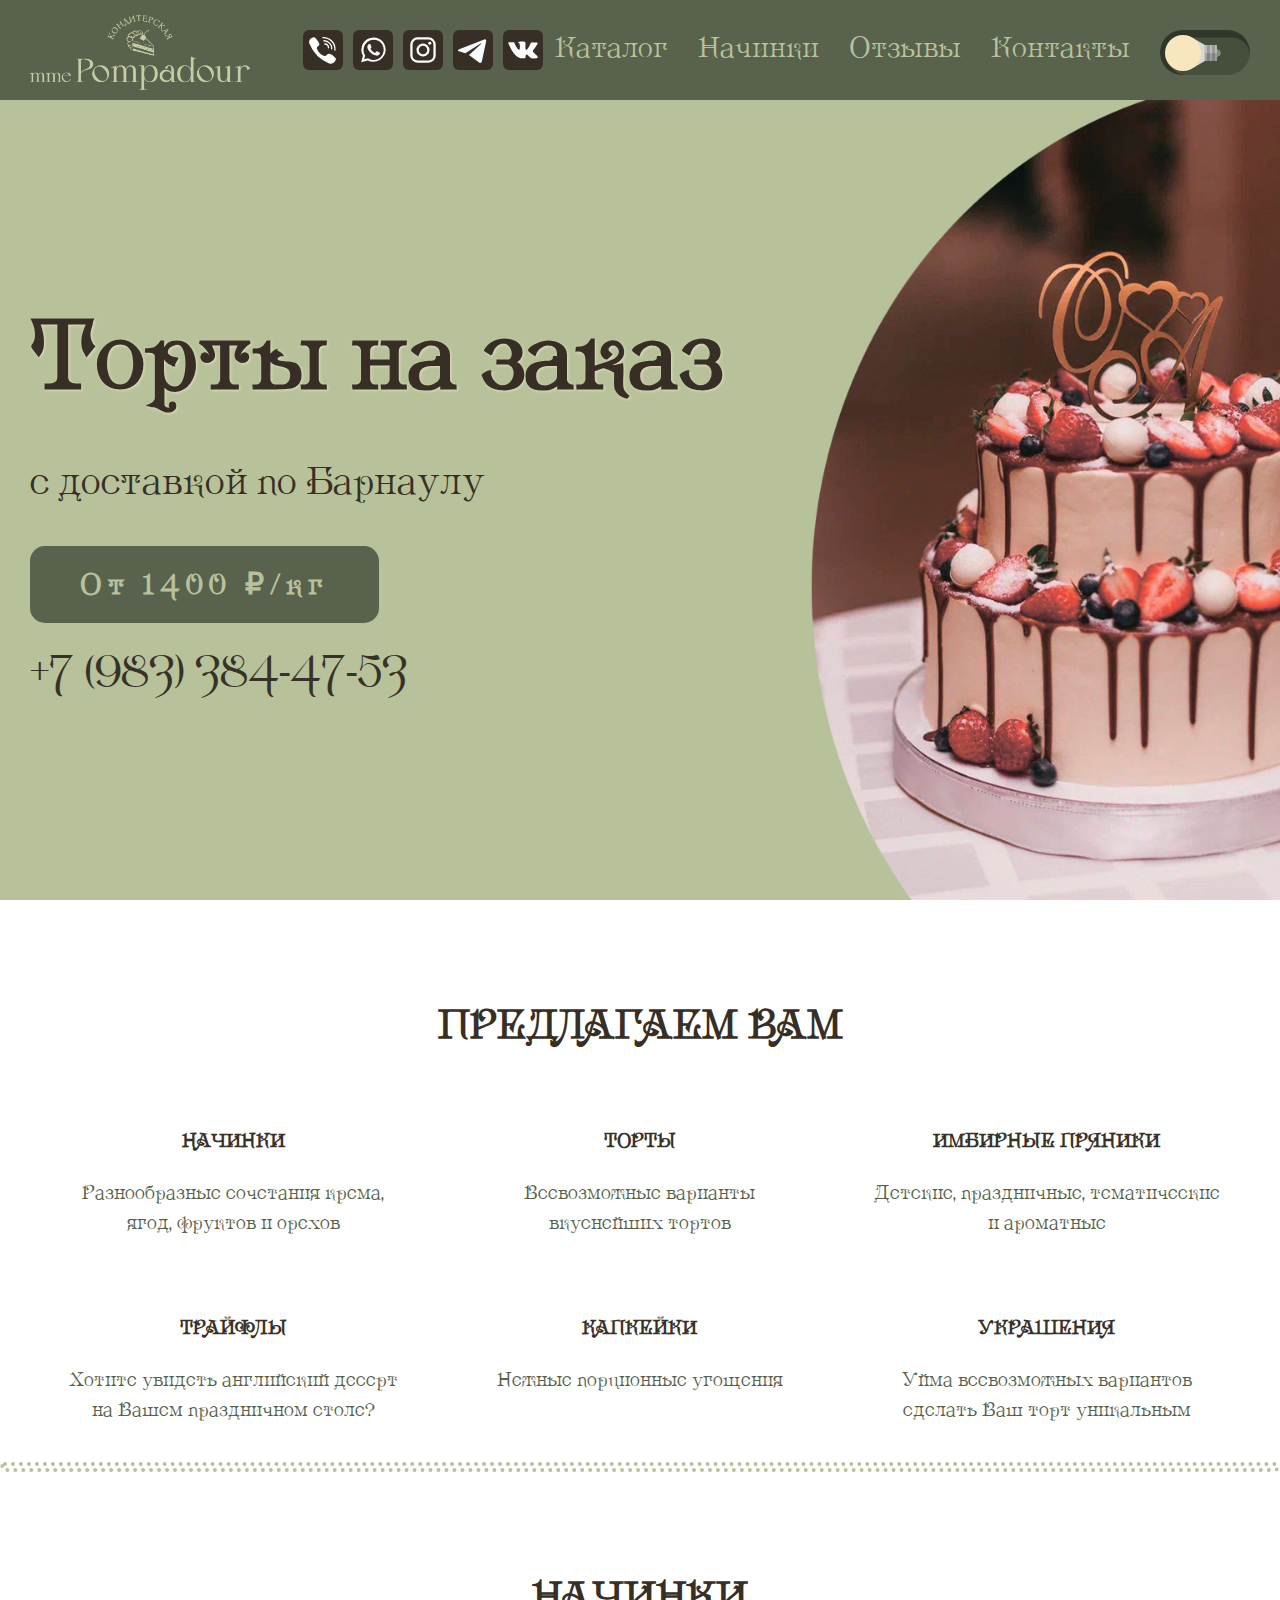
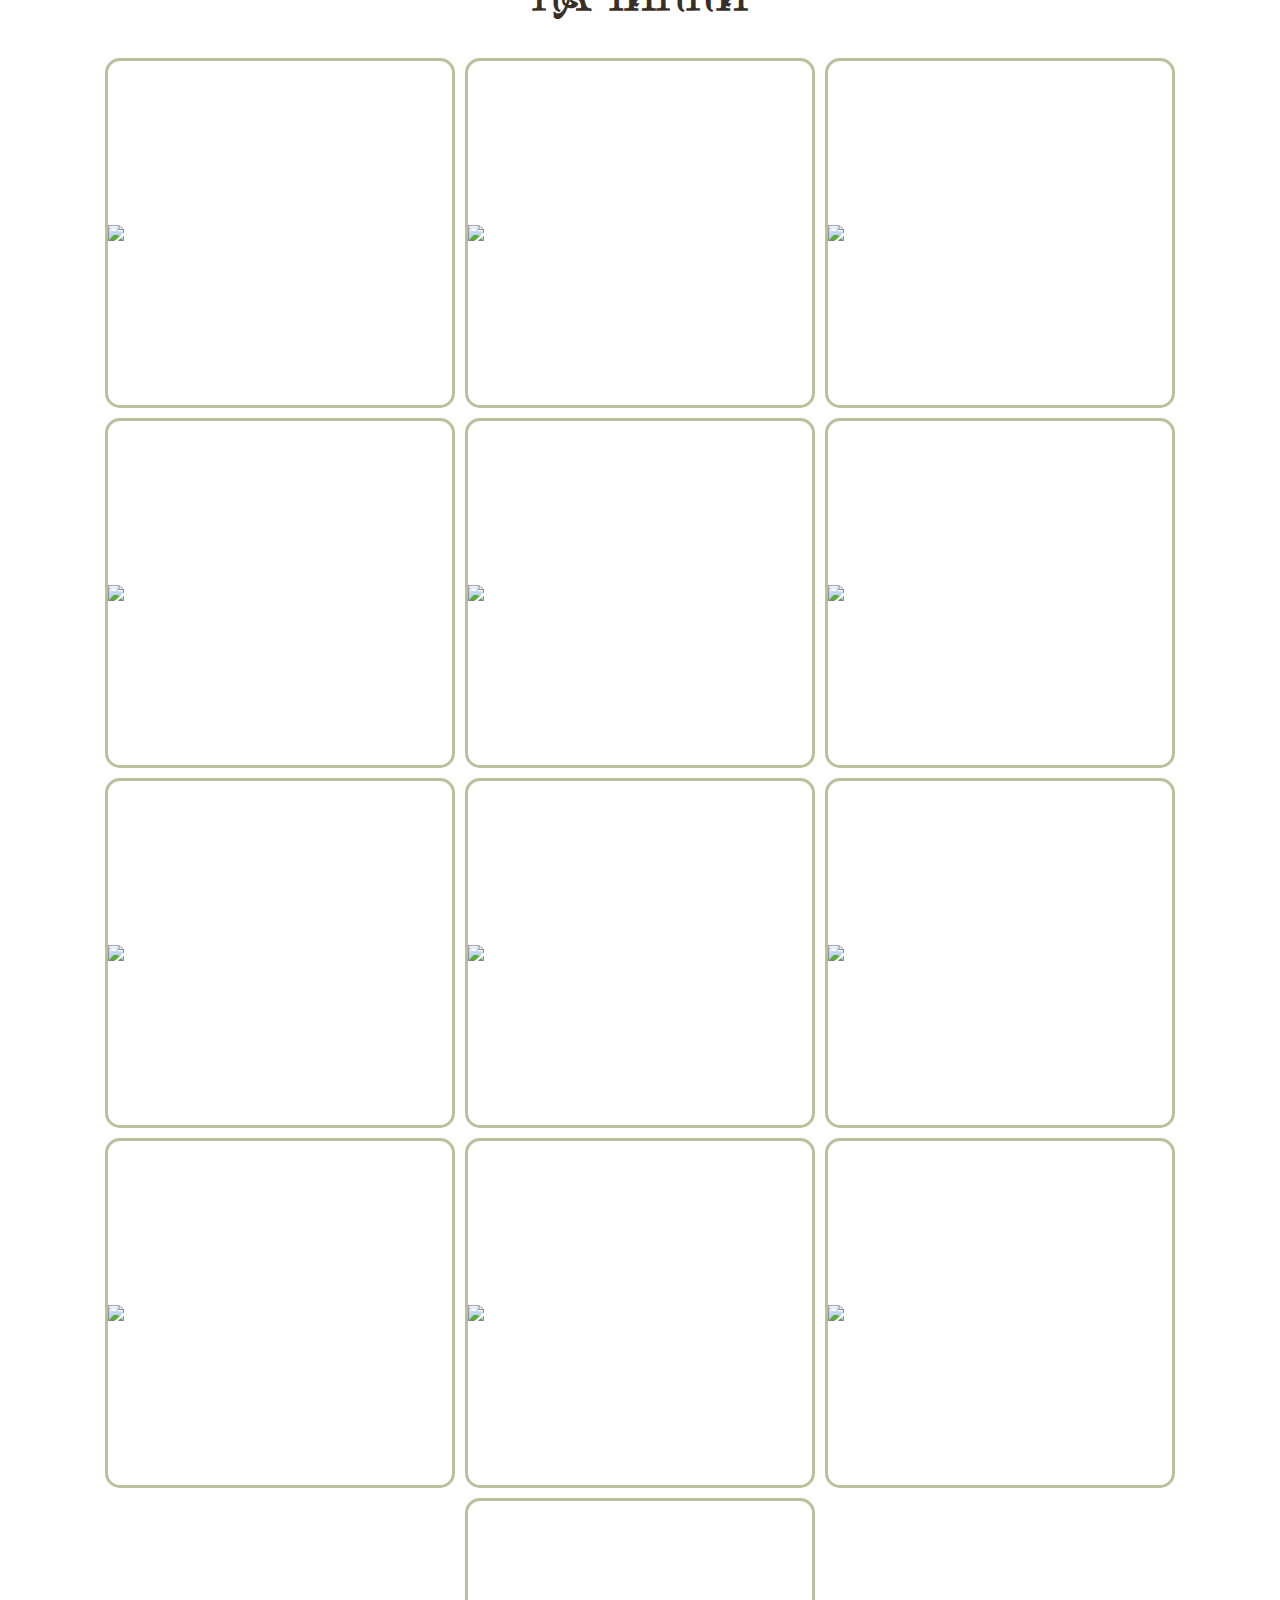
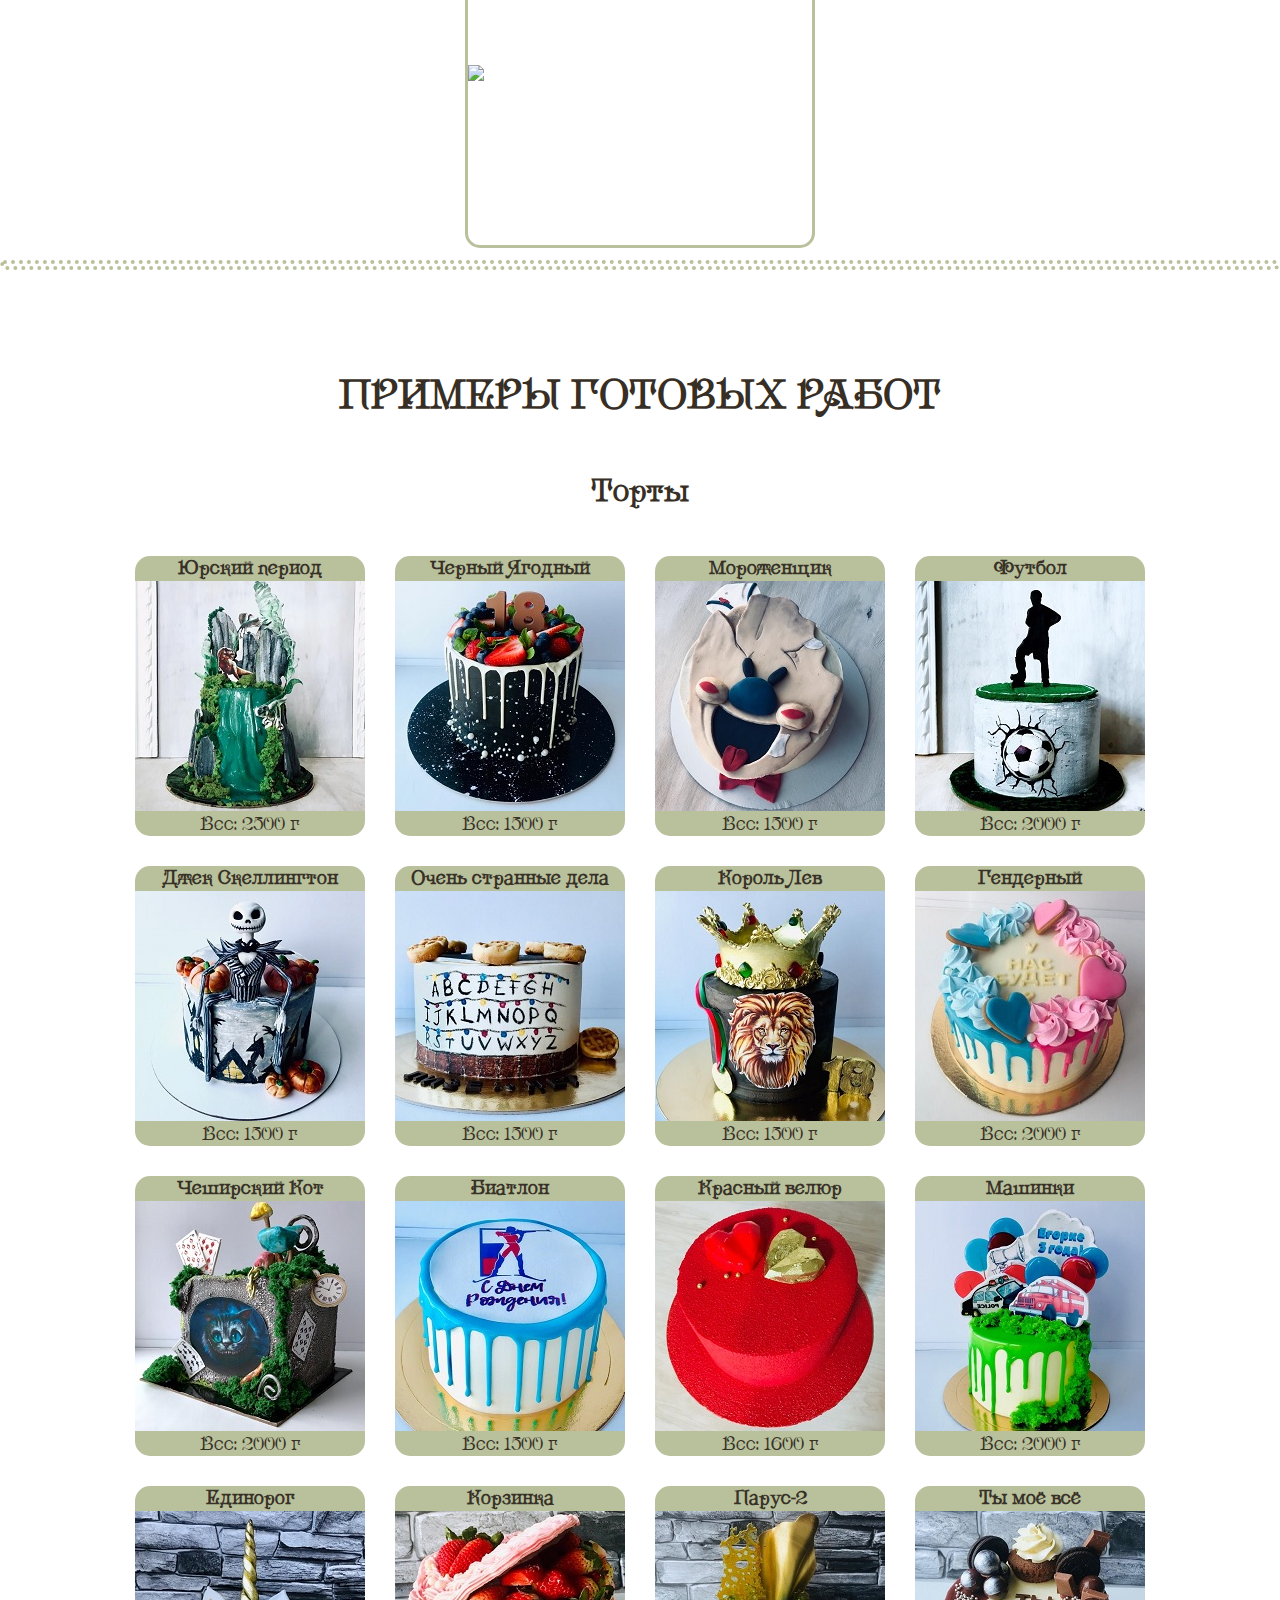
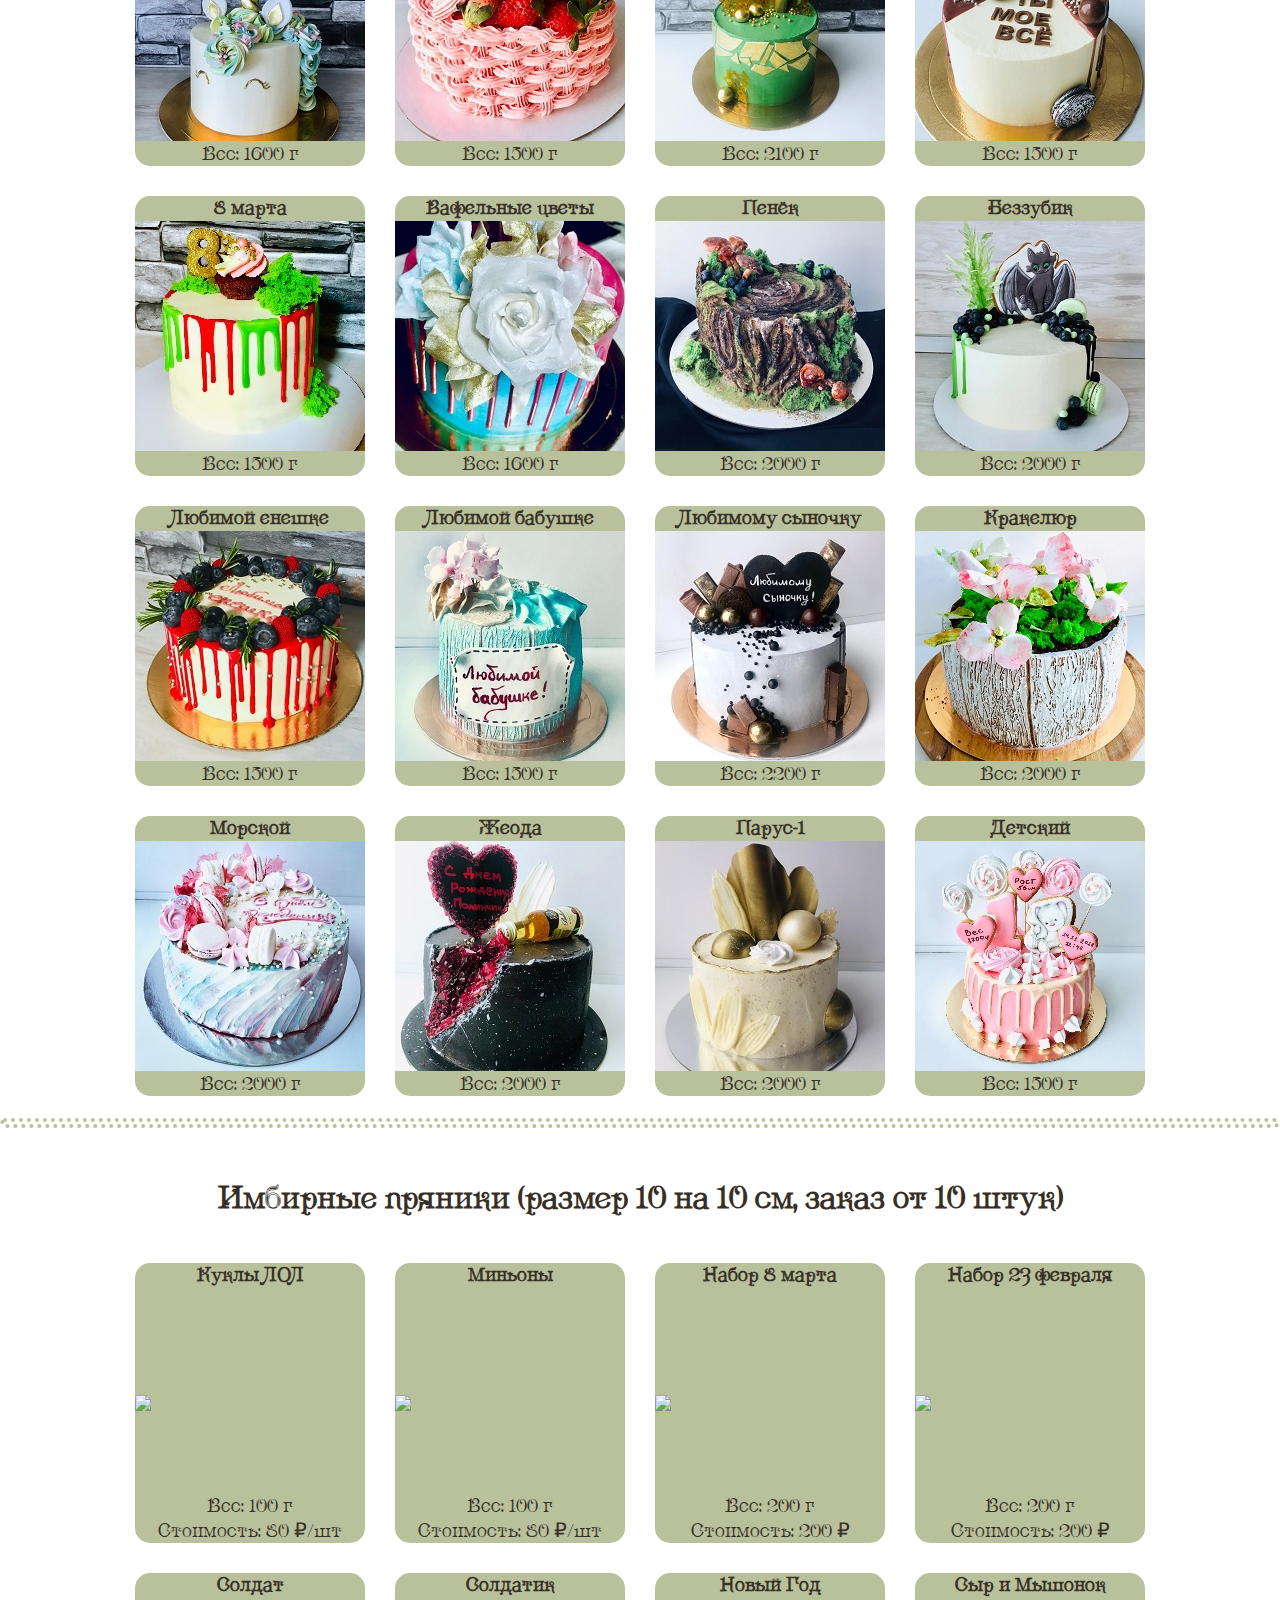
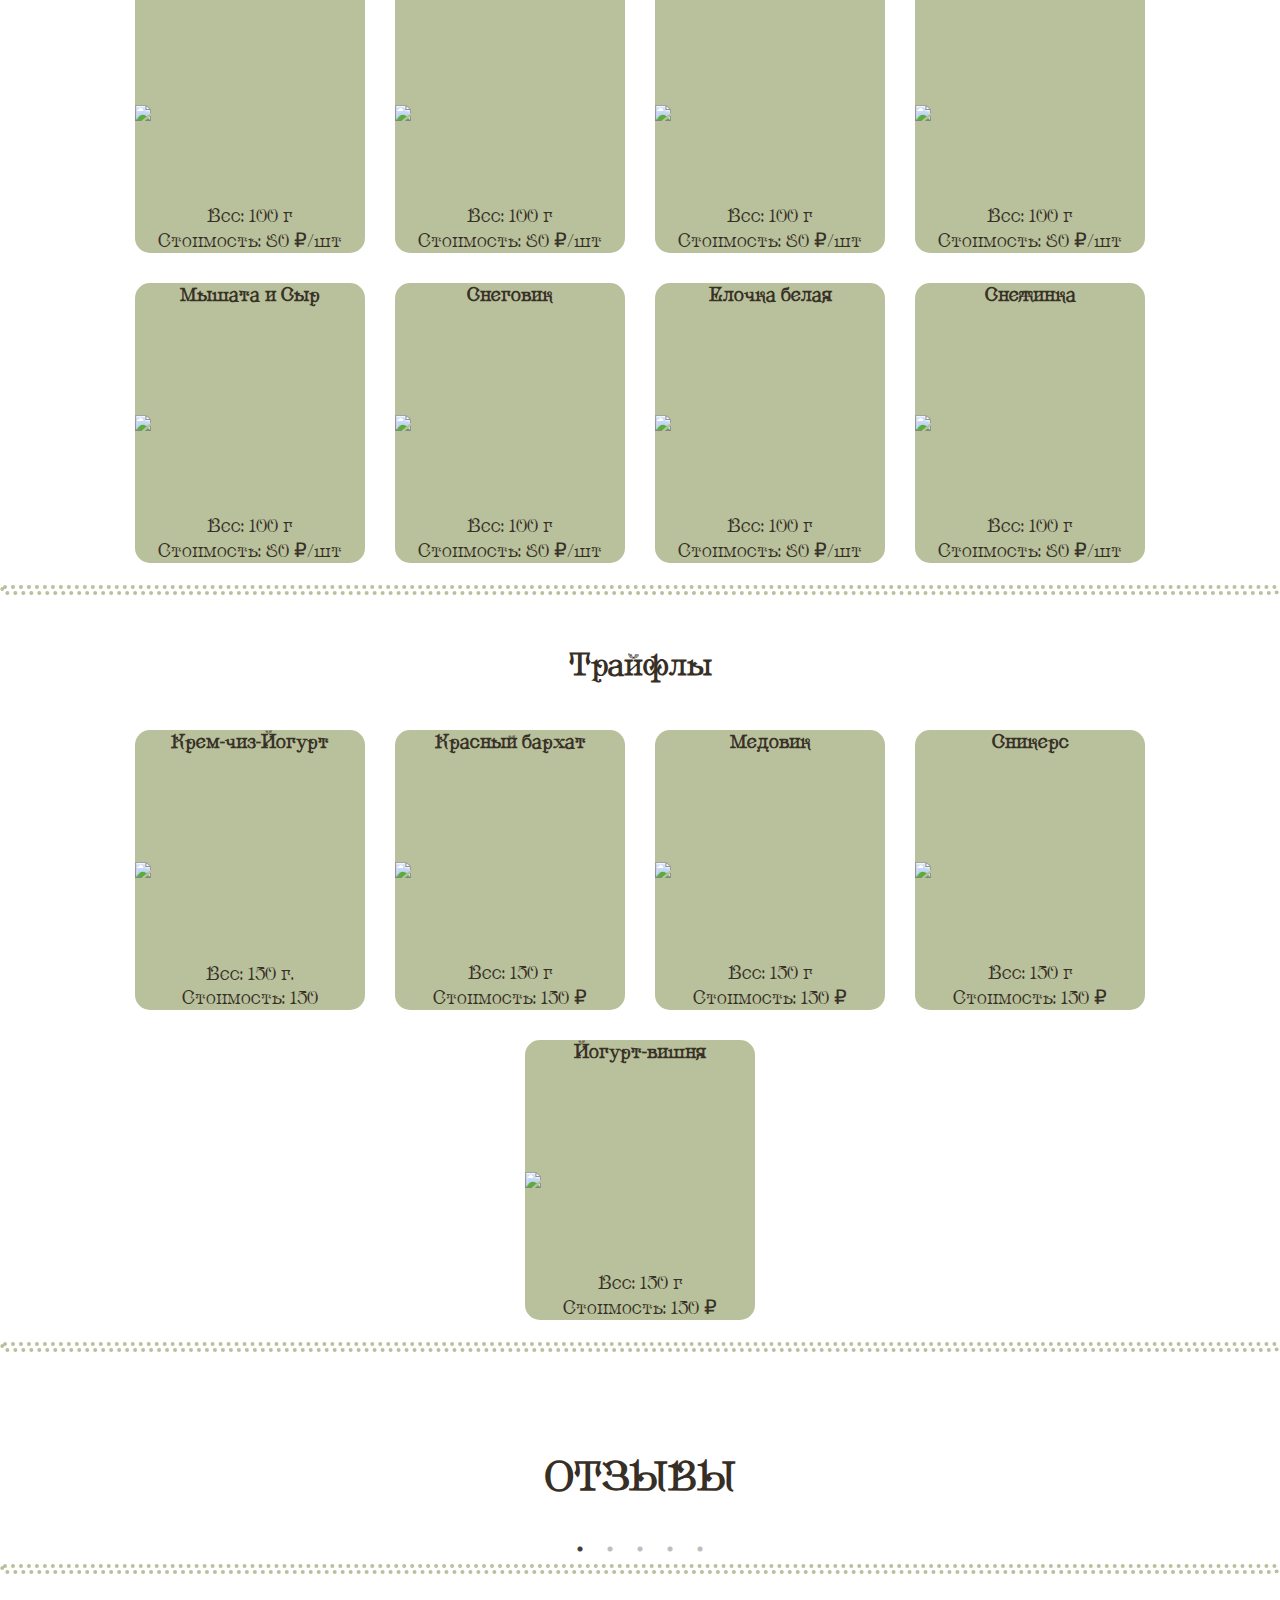
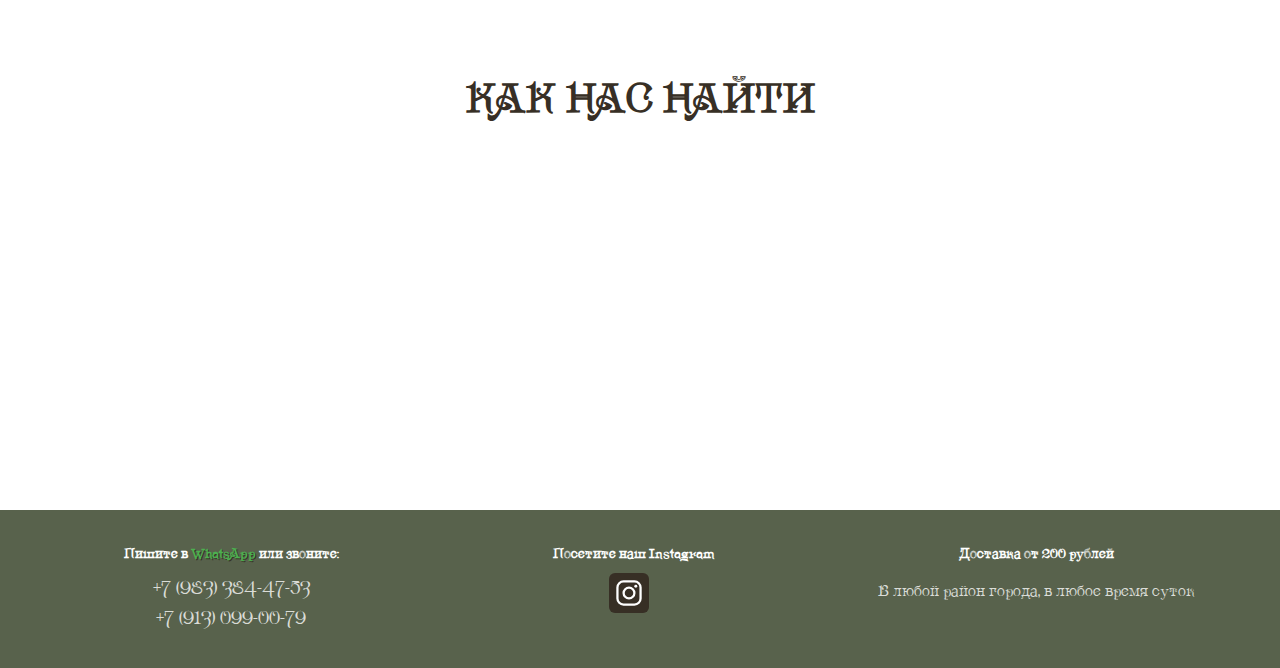
==== commit 92cf0883: "update title" ====
--- a/index.html
+++ b/index.html
@@ -35,7 +35,7 @@
   <meta name="msapplication-TileColor" content="#da532c">
   <meta name="theme-color" content="#ffffff">
   <script src="assets/libs/jquery/jquery-3.4.1.js?v2.6"></script>
-  <title>ТОРТЫ НА ЗАКАЗ Барнаул. Кошкин торт</title>
+  <title>ТОРТЫ НА ЗАКАЗ Барнаул</title>
 
 </head>
 <body>
@@ -96,11 +96,11 @@
             <svg class="social__icon"><use xlink:href="#instagram__icon"></use></svg>
           </a>
 
-          <a class="social__item telegram__item" href="https://www.instagram.com/m_pompadour_/" target="_blank">
+          <a class="social__item telegram__item" href="https://t.me/mme_Pompadour" target="_blank">
             <svg class="social__icon"><use xlink:href="#telegram__icon"></use></svg>
           </a>
 
-          <a class="social__item vkontakte__item" href="https://www.instagram.com/m_pompadour_/" target="_blank">
+          <a class="social__item vkontakte__item" href="https://vk.com/mme_pompadour" target="_blank">
             <svg class="social__icon"><use xlink:href="#vkontakte__icon"></use></svg>
           </a>
         </div>
@@ -155,11 +155,11 @@
               <svg class="social__icon"><use xlink:href="#instagram__icon"></use></svg>
             </a>
 
-            <a class="social__item telegram__item" href="https://www.instagram.com/m_pompadour_/">
+            <a class="social__item telegram__item" href="https://t.me/mme_Pompadour">
               <svg class="social__icon"><use xlink:href="#telegram__icon"></use></svg>
             </a>
 
-            <a class="social__item vkontakte__item" href="https://www.instagram.com/m_pompadour_/">
+            <a class="social__item vkontakte__item" href="https://vk.com/mme_pompadour">
               <svg class="social__icon"><use xlink:href="#vkontakte__icon"></use></svg>
             </a>
           </div>
--- a/assets/css/style.css
+++ b/assets/css/style.css
@@ -512,7 +512,7 @@
 }
 
 .social__item {
-  margin-right: 20px;
+  margin-right: 10px;
 }
 
 .social__icon {
@@ -1087,7 +1087,7 @@
   .social__item {
     margin-left: 0;
 
-    margin: 0 20px;
+    margin: 0 10px;
   }
 }
 
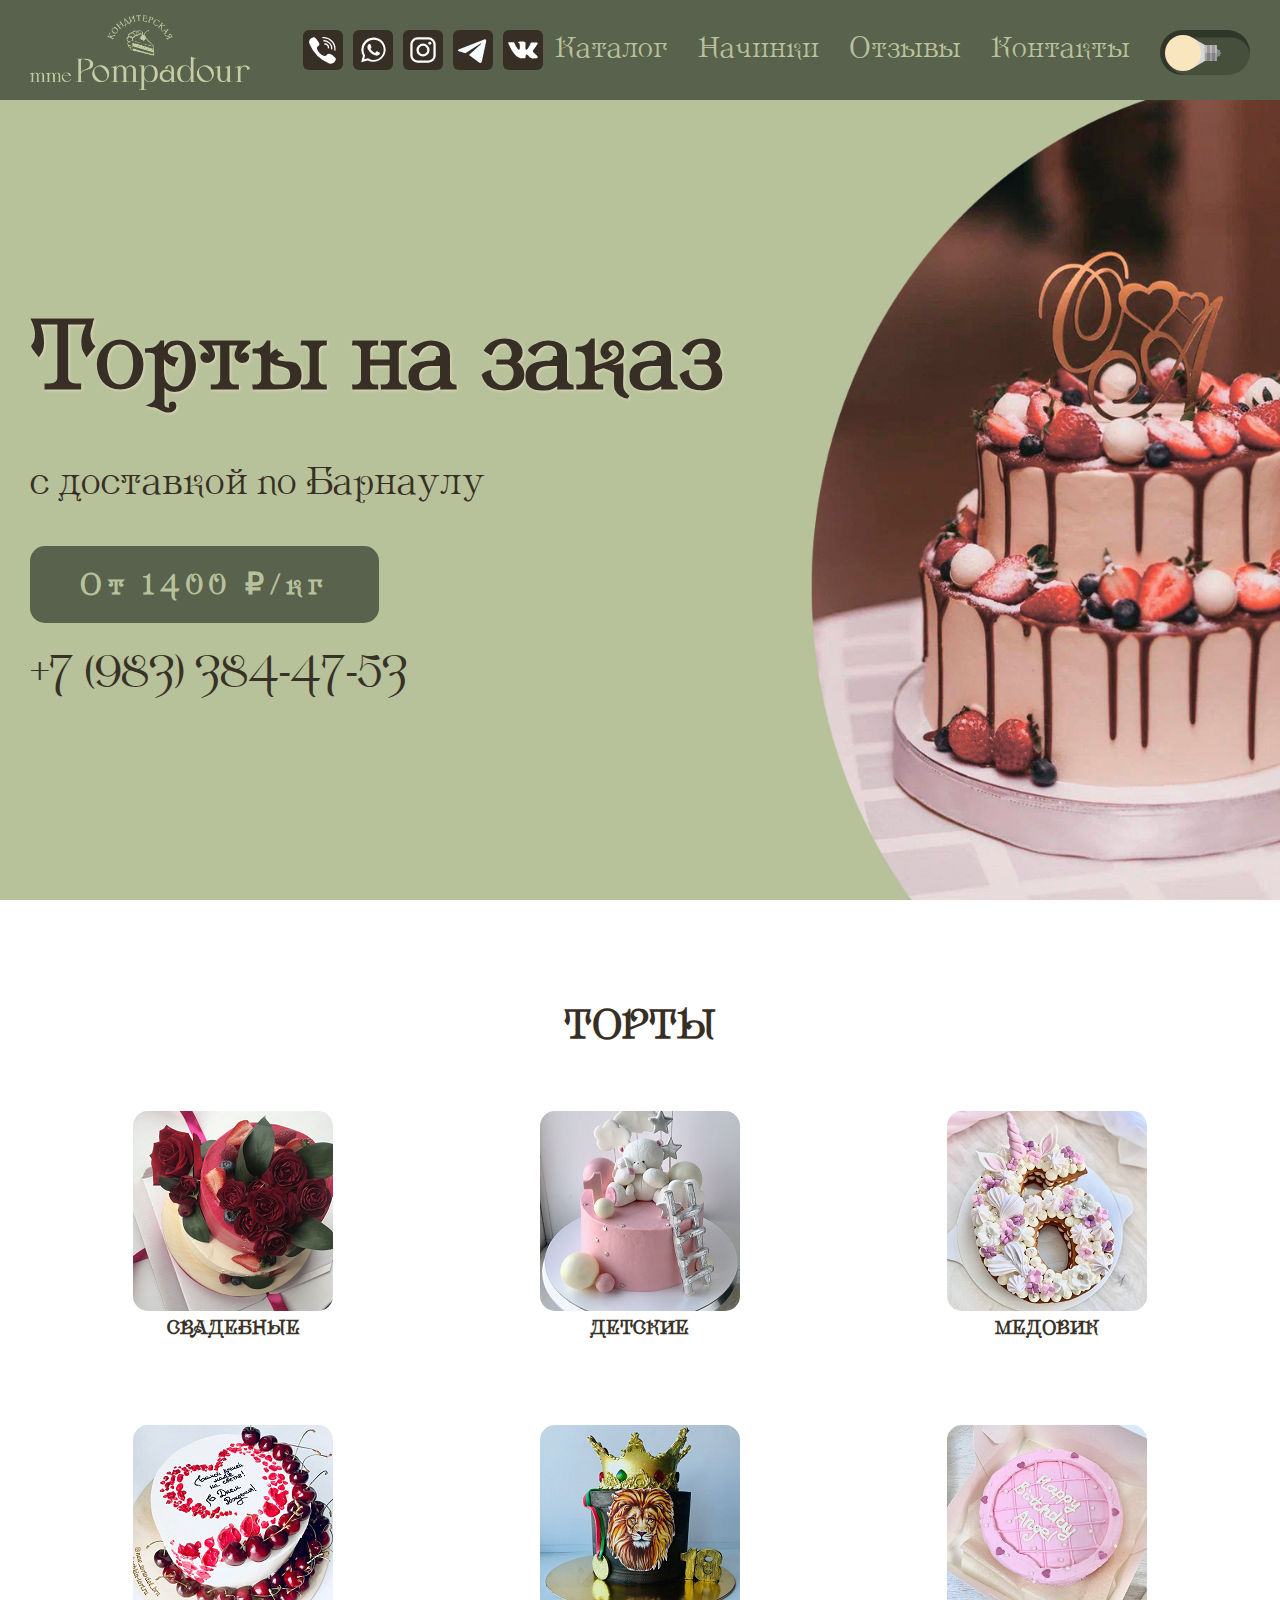
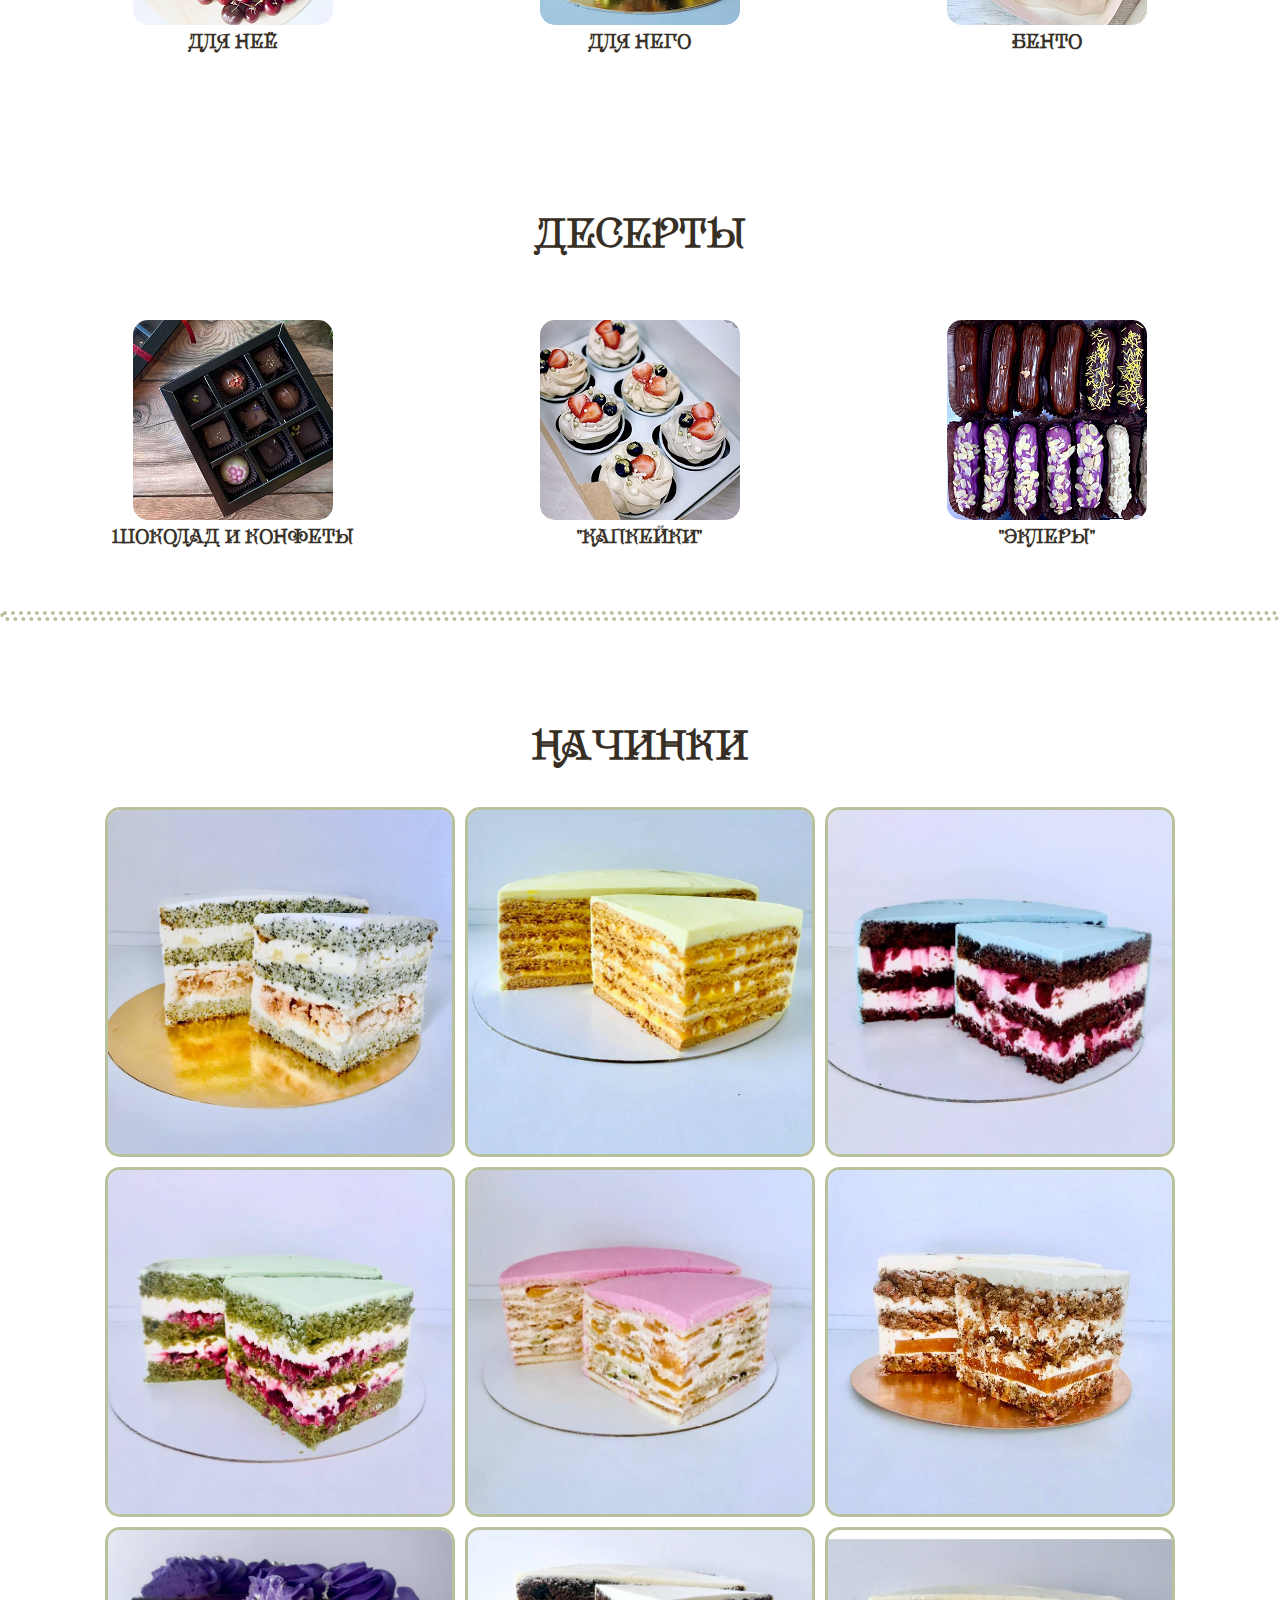
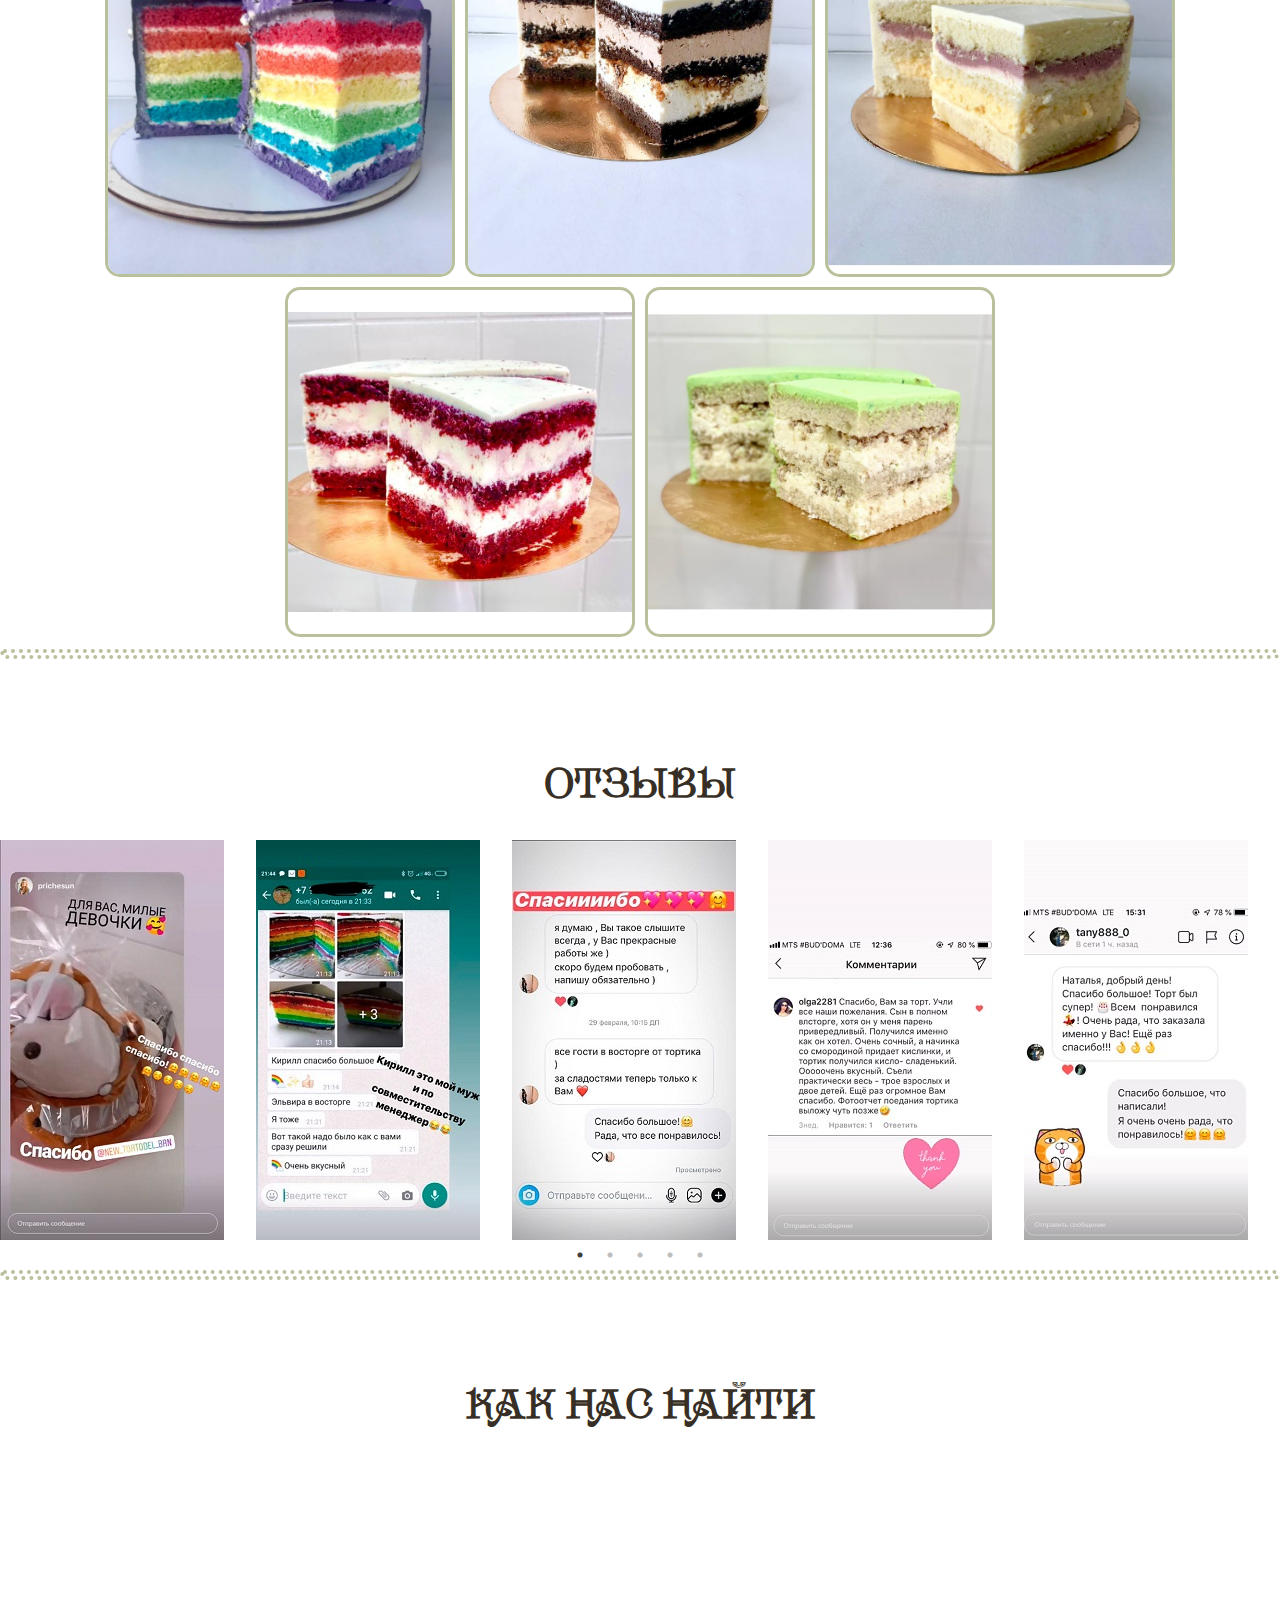
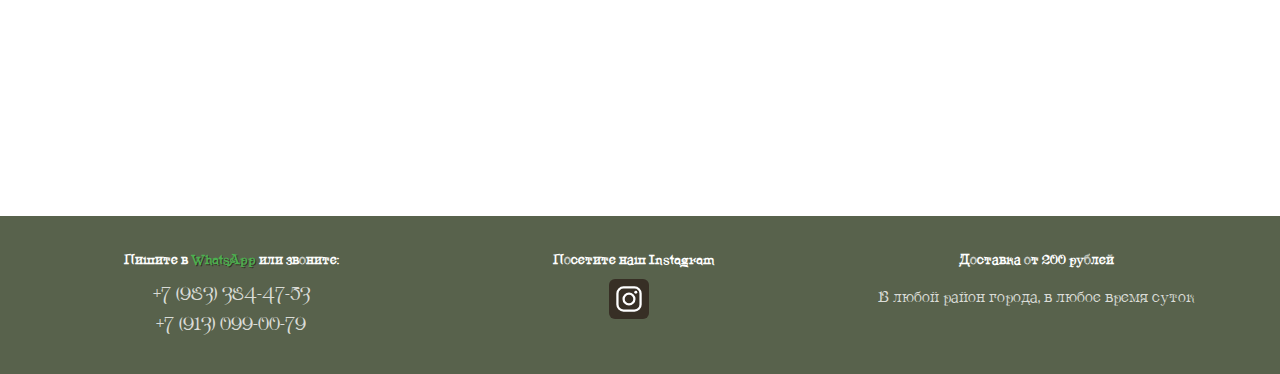
==== commit 230b7361: "actual photos, several pages" ====
--- a/index.html
+++ b/index.html
@@ -35,7 +35,7 @@
   <meta name="msapplication-TileColor" content="#da532c">
   <meta name="theme-color" content="#ffffff">
   <script src="assets/libs/jquery/jquery-3.4.1.js?v2.6"></script>
-  <title>ТОРТЫ НА ЗАКАЗ Барнаул</title>
+  <title>ТОРТЫ НА ЗАКАЗ Барнаул. Кошкин торт</title>
 
 </head>
 <body>
@@ -121,7 +121,7 @@
           <div class="burger__subitem" id="burger__subitem">
             <a class="burger__link" href="#catalog" data-scroll="#catalog">Каталог</a>
             <a class="burger__link" href="#stuff" data-scroll="#stuff">Начинки</a>
-            <a class="burger__link" href="#stuff" data-scroll="#gallery">Галерея</a>
+            <!-- <a class="burger__link" href="#stuff" data-scroll="#gallery">Галерея</a> -->
             <a class="burger__link" href="#reviews" data-scroll="#reviews">Отзывы</a>
             <a class="burger__link" href="#footer" data-scroll="#footer">Контакты</a>
           </div>
@@ -139,7 +139,7 @@
         <div class="intro__subtext">
           <p>с доставкой по Барнаулу</p>
 
-          <a class="btn btn--red" href="#gallery" data-scroll="#gallery">От 1400 ₽/кг</a>
+          <a class="btn btn--red" href="#catalog" data-scroll="#catalog">От 1400 ₽/кг</a>
           <br>
           <a class="phone__number" href="tel:+79833844753">+7 (983) 384-47-53</a>
           <div class="social__block">
@@ -170,48 +170,69 @@
 
 
 <!-- catalog -->
-<div class="block__header" id="catalog"><h2>Предлагаем Вам</h2></div>
+<div class="block__header" id="catalog"><h2>Торты</h2></div>
 
 <div class="container">
   <div class="catalog">
 
-    <a class="catalog__item" href="#stuff" data-scroll="#stuff">
+    <a class="catalog__item" href="./wedding.html">
       <img class="catalog__icon" src="assets/images/catalog/catalog-2.png?v2.6" alt="">
-      <h4 class="catalog__title">Начинки</h4>
-      <div class="catalog__text">Разнообразные сочетания крема, ягод, фруктов и орехов</div>
-    </a>
-
-    <a class="catalog__item" href="#cakes" data-scroll="#cakes">
+      <h4 class="catalog__title">Свадебные</h4>
+      <!-- <div class="catalog__text">Разнообразные сочетания крема, ягод, фруктов и орехов</div> -->
+    </a>
+    <a class="catalog__item" href="./child.html">
       <img class="catalog__icon" src="assets/images/catalog/catalog-1.png?v2.6" alt="">
-      <h4 class="catalog__title">Торты</h4>
-      <div class="catalog__text">Всевозможные варианты вкуснейших тортов</div>
-    </a>
-
-    <a class="catalog__item" href="#cakes" data-scroll="#gingerbread">
+      <h4 class="catalog__title">Детские</h4>
+      <!-- <div class="catalog__text">Разнообразные сочетания крема, ягод, фруктов и орехов</div> -->
+    </a>
+    <a class="catalog__item" href="./honey.html">
       <img class="catalog__icon" src="assets/images/catalog/catalog-3.png?v2.6" alt="">
-      <h4 class="catalog__title">Имбирные пряники</h4>
-      <div class="catalog__text">Детские, праздничные, тематические и ароматные</div>
-    </a>
-
-    <a class="catalog__item" href="#cakes" data-scroll="#trifles">
-      <img class="catalog__icon" src="assets/images/catalog/catalog-4.png?v2.6" alt="">
-      <h4 class="catalog__title">Трайфлы</h4>
-      <div class="catalog__text">Хотите увидеть английский десерт на Вашем праздничном столе?</div>
-    </a>
-
-    <div class="catalog__item">
-      <img class="catalog__icon" src="assets/images/catalog/catalog-5.png?v2.6" alt="">
-      <h4 class="catalog__title">Капкейки</h4>
-      <div class="catalog__text">Нежные порционные угощения</div>
-    </div><!-- catalog__item -->
-    <div class="catalog__item">
-      <img class="catalog__icon" src="assets/images/catalog/catalog-6.png?v2.6" alt="">
-      <h4 class="catalog__title">Украшения</h4>
-      <div class="catalog__text">Уйма всевозможных вариантов сделать Ваш торт уникальным</div>
-    </div><!-- catalog__item -->
+      <h4 class="catalog__title">Медовик</h4>
+      <!-- <div class="catalog__text">Разнообразные сочетания крема, ягод, фруктов и орехов</div> -->
+    </a>
+    <a class="catalog__item" href="./forher.html">
+      <img class="catalog__icon" src="assets/images/catalog/catalog-8.png?v2.6" alt="">
+      <h4 class="catalog__title">Для неё</h4>
+      <!-- <div class="catalog__text">Разнообразные сочетания крема, ягод, фруктов и орехов</div> -->
+    </a>
+    <a class="catalog__item" href="./forhim.html">
+      <img class="catalog__icon" src="assets/images/catalog/catalog-7.png?v2.6" alt="">
+      <h4 class="catalog__title">Для него</h4>
+      <!-- <div class="catalog__text">Всевозможные варианты вкуснейших тортов</div> -->
+    </a>
+    <a class="catalog__item" href="./bento.html">
+      <img class="catalog__icon" src="assets/images/catalog/catalog-9.png?v2.6" alt="">
+      <h4 class="catalog__title">Бенто</h4>
+      <!-- <div class="catalog__text">Хотите увидеть английский десерт на Вашем праздничном столе?</div> -->
+    </a>
   </div><!-- catalog -->
 </div><!-- container -->
 
+<div class="block__header" id="catalog"><h2>Десерты</h2></div>
+
+<div class="container">
+  <div class="catalog">
+    <a class="catalog__item" href="./chocolate.html">
+      <img class="catalog__icon" src="assets/images/catalog/catalog-4.png?v2.6" alt="">
+      <h4 class="catalog__title">Шоколад и конфеты</h4>
+      <!-- <div class="catalog__text">Детские, праздничные, тематические и ароматные</div> -->
+    </a>
+
+    <a class="catalog__item" href="./cupcake.html">
+      <img class="catalog__icon" src="assets/images/catalog/catalog-5.png?v2.6" alt="">
+      <h4 class="catalog__title">"Капкейки"</h4>
+      <!-- <div class="catalog__text">Детские, праздничные, тематические и ароматные</div> -->
+    </a>
+
+    <a class="catalog__item" href="./eclair.html">
+      <img class="catalog__icon" src="assets/images/catalog/catalog-6.png?v2.6" alt="">
+      <h4 class="catalog__title">"Эклеры"</h4>
+      <!-- <div class="catalog__text">Детские, праздничные, тематические и ароматные</div> -->
+    </a>
+
+  </div><!-- catalog -->
+</div><!-- container -->
+
 <hr>
 
 
@@ -220,23 +241,63 @@
 
 <div class="stuff">
   <div class="stuff__item">
-    <img class="stuff__photo" src="assets/images/stuff/stuff-1.jpg?v2.6">
-    <div class="stuff__content">
-      <div class="stuff__title">Шоколад-банан-клубника</div>
-      <!-- <div class="stuff__text">empty</div> -->
-    </div><!-- stuff__content -->
-  </div><!-- stuff__item -->
-
-  <div class="stuff__item">
-    <img class="stuff__photo" src="assets/images/stuff/stuff-2.jpg?v2.6">
+    <img class="stuff__photo" src="assets/images/cakes/stuff/1.jpg?v2.6">
+    <div class="stuff__content">
+      <div class="stuff__title">Лимон-мак-безе</div>
+      <!-- <div class="stuff__text">empty</div> -->
+    </div><!-- stuff__content -->
+  </div><!-- stuff__item -->
+
+  <div class="stuff__item">
+    <img class="stuff__photo" src="assets/images/cakes/stuff/2.jpg?v2.6">
       <div class="stuff__content">
-      <div class="stuff__title">Морковный с карамелью</div>
-      <!-- <div class="stuff__text">empty</div> -->
-    </div><!-- stuff__content -->
-  </div><!-- stuff__item -->
-
-  <div class="stuff__item">
-      <img class="stuff__photo" src="assets/images/stuff/stuff-3.jpg?v2.6">
+      <div class="stuff__title">Медовик</div>
+      <!-- <div class="stuff__text">empty</div> -->
+    </div><!-- stuff__content -->
+  </div><!-- stuff__item -->
+
+  <div class="stuff__item">
+      <img class="stuff__photo" src="assets/images/cakes/stuff/3.jpg?v2.6">
+    <div class="stuff__content">
+      <div class="stuff__title">Пряная вишня</div>
+      <!-- <div class="stuff__text">empty</div> -->
+    </div><!-- stuff__content -->
+  </div><!-- stuff__item -->
+
+  <div class="stuff__item">
+    <img class="stuff__photo" src="assets/images/cakes/stuff/4.jpg?v2.6">
+    <div class="stuff__content">
+      <div class="stuff__title">Клубника-матча</div>
+      <!-- <div class="stuff__text">empty</div> -->
+    </div><!-- stuff__content -->
+  </div><!-- stuff__item -->
+
+  <div class="stuff__item">
+    <img class="stuff__photo" src="assets/images/cakes/stuff/5.jpg?v2.6">
+    <div class="stuff__content">
+      <div class="stuff__title">"Молочная девочка"</div>
+      <!-- <div class="stuff__text">empty</div> -->
+    </div><!-- stuff__content -->
+  </div><!-- stuff__item -->
+
+  <div class="stuff__item">
+    <img class="stuff__photo" src="assets/images/cakes/stuff/6.jpg?v2.6">
+    <div class="stuff__content">
+      <div class="stuff__title">Морковный с курагой</div>
+      <!-- <div class="stuff__text">empty</div> -->
+    </div><!-- stuff__content -->
+  </div><!-- stuff__item -->
+
+  <div class="stuff__item">
+    <img class="stuff__photo" src="assets/images/cakes/stuff/7.jpg?v2.6">
+    <div class="stuff__content">
+      <div class="stuff__title">Радужный</div>
+      <!-- <div class="stuff__text">empty</div> -->
+    </div><!-- stuff__content -->
+  </div><!-- stuff__item -->
+
+  <div class="stuff__item">
+    <img class="stuff__photo" src="assets/images/cakes/stuff/8.jpg?v2.6">
     <div class="stuff__content">
       <div class="stuff__title">Сникерс</div>
       <!-- <div class="stuff__text">empty</div> -->
@@ -244,31 +305,15 @@
   </div><!-- stuff__item -->
 
   <div class="stuff__item">
-    <img class="stuff__photo" src="assets/images/stuff/stuff-4.jpg?v2.6">
-    <div class="stuff__content">
-      <div class="stuff__title">Молочная девочка</div>
-      <!-- <div class="stuff__text">empty</div> -->
-    </div><!-- stuff__content -->
-  </div><!-- stuff__item -->
-
-  <div class="stuff__item">
-    <img class="stuff__photo" src="assets/images/stuff/stuff-5.jpg?v2.6">
-    <div class="stuff__content">
-      <div class="stuff__title">Ваниль-шоколад</div>
-      <!-- <div class="stuff__text">empty</div> -->
-    </div><!-- stuff__content -->
-  </div><!-- stuff__item -->
-
-  <div class="stuff__item">
-    <img class="stuff__photo" src="assets/images/stuff/stuff-6.jpg?v2.6">
-    <div class="stuff__content">
-      <div class="stuff__title">Пряная вишня</div>
-      <!-- <div class="stuff__text">empty</div> -->
-    </div><!-- stuff__content -->
-  </div><!-- stuff__item -->
-
-  <div class="stuff__item">
-    <img class="stuff__photo" src="assets/images/stuff/stuff-7.jpg?v2.6">
+    <img class="stuff__photo" src="assets/images/cakes/stuff/9.jpg?v2.6">
+    <div class="stuff__content">
+      <div class="stuff__title">Малиновый пломбир</div>
+      <!-- <div class="stuff__text">empty</div> -->
+    </div><!-- stuff__content -->
+  </div><!-- stuff__item -->
+
+  <div class="stuff__item">
+    <img class="stuff__photo" src="assets/images/cakes/stuff/10.jpg?v2.6">
     <div class="stuff__content">
       <div class="stuff__title">Красный бархат</div>
       <!-- <div class="stuff__text">empty</div> -->
@@ -276,49 +321,9 @@
   </div><!-- stuff__item -->
 
   <div class="stuff__item">
-    <img class="stuff__photo" src="assets/images/stuff/stuff-8.jpg?v2.6">
-    <div class="stuff__content">
-      <div class="stuff__title">Радужный</div>
-      <!-- <div class="stuff__text">empty</div> -->
-    </div><!-- stuff__content -->
-  </div><!-- stuff__item -->
-
-  <div class="stuff__item">
-    <img class="stuff__photo" src="assets/images/stuff/stuff-9.jpg?v2.6">
-    <div class="stuff__content">
-      <div class="stuff__title">Маковый + Чизкейк</div>
-      <!-- <div class="stuff__text">empty</div> -->
-    </div><!-- stuff__content -->
-  </div><!-- stuff__item -->
-
-  <div class="stuff__item">
-    <img class="stuff__photo" src="assets/images/stuff/stuff-10.jpg?v2.6">
-    <div class="stuff__content">
-      <div class="stuff__title">Маковый + Лимон + Безе</div>
-      <!-- <div class="stuff__text">empty</div> -->
-    </div><!-- stuff__content -->
-  </div><!-- stuff__item -->
-
-  <div class="stuff__item">
-    <img class="stuff__photo" src="assets/images/stuff/stuff-11.jpg?v2.6">
-    <div class="stuff__content">
-      <div class="stuff__title">Шоколад + Вишня</div>
-      <!-- <div class="stuff__text">empty</div> -->
-    </div><!-- stuff__content -->
-  </div><!-- stuff__item -->
-
-  <div class="stuff__item">
-    <img class="stuff__photo" src="assets/images/stuff/stuff-12.jpg?v2.6">
-    <div class="stuff__content">
-      <div class="stuff__title">Карамельная девочка</div>
-      <!-- <div class="stuff__text">empty</div> -->
-    </div><!-- stuff__content -->
-  </div><!-- stuff__item -->
-
-  <div class="stuff__item">
-    <img class="stuff__photo" src="assets/images/stuff/stuff-13.jpg?v2.6">
-    <div class="stuff__content">
-      <div class="stuff__title">Шоколад + Смородина</div>
+    <img class="stuff__photo" src="assets/images/cakes/stuff/11.jpg?v2.6">
+    <div class="stuff__content">
+      <div class="stuff__title">"Рафаэлло"</div>
       <!-- <div class="stuff__text">empty</div> -->
     </div><!-- stuff__content -->
   </div><!-- stuff__item -->
@@ -329,7 +334,7 @@
 
 
 <!-- Gallery -->
-<div class="block__header" id="gallery"><h2>Примеры готовых работ</h2></div>
+<!-- <div class="block__header" id="gallery"><h2>Примеры готовых работ</h2></div>
 <div class="block__header" id="cakes"><h3>Торты</h3></div>
 <div class="gallery">
   <a data-fancybox="gallery" href="assets/images/cakes/cake-36.jpg?v2.6"><img src="assets/images/cakes/thumbs/cake-36_thumb.jpg?v2.6"><div class="gallery__text"><p><b>Юрский период</b></p> Вес: 2500 г</div></a>
@@ -391,7 +396,7 @@
   <a data-fancybox="gallery-trifle" href="assets/images/trifles/trifle-1.jpg?v2.6"><img src="assets/images/trifles/thumbs/trifle-1_thumb.jpg?v2.6"><div class="gallery__text"><p><b>Йогурт-вишня</b></p> Вес: 150 г<br>Стоимость: 150 ₽</div></a>
 </div>
 
-<hr>
+<hr> -->
 
 <!-- Reviews -->
 <div class="block__header" id="reviews"><h2>Отзывы</h2></div>
@@ -406,7 +411,7 @@
   <div class="reviews__images"><img src="assets/images/reviews/review-18.jpg?v2.6" alt=""></div>
   <div class="reviews__images"><img src="assets/images/reviews/review-17.jpg?v2.6" alt=""></div>
   <div class="reviews__images"><img src="assets/images/reviews/review-16.jpg?v2.6" alt=""></div>
-  <div class="reviews__images"><img src="assets/images/reviews/review-15.jpg?v2.6" alt=""></div>
+  <!-- <div class="reviews__images"><img src="assets/images/reviews/review-15.jpg?v2.6" alt=""></div> -->
   <div class="reviews__images"><img src="assets/images/reviews/review-14.jpg?v2.6" alt=""></div>
   <div class="reviews__images"><img src="assets/images/reviews/review-13.jpg?v2.6" alt=""></div>
   <div class="reviews__images"><img src="assets/images/reviews/review-12.jpg?v2.6" alt=""></div>
--- a/assets/css/style.css
+++ b/assets/css/style.css
@@ -259,6 +259,7 @@
 }
 
 .catalog__icon {
+  border-radius: 15px;
   /* width: 200px; */
   /* margin-top: 15px; */
 }
@@ -882,7 +883,7 @@
     height: 180px;
     width: 180px;
 
-    border: 3px solid rgba(220, 91, 33, .5);
+    border: 3px solid #b9c19c;
     border-radius: 10px;
   }
 
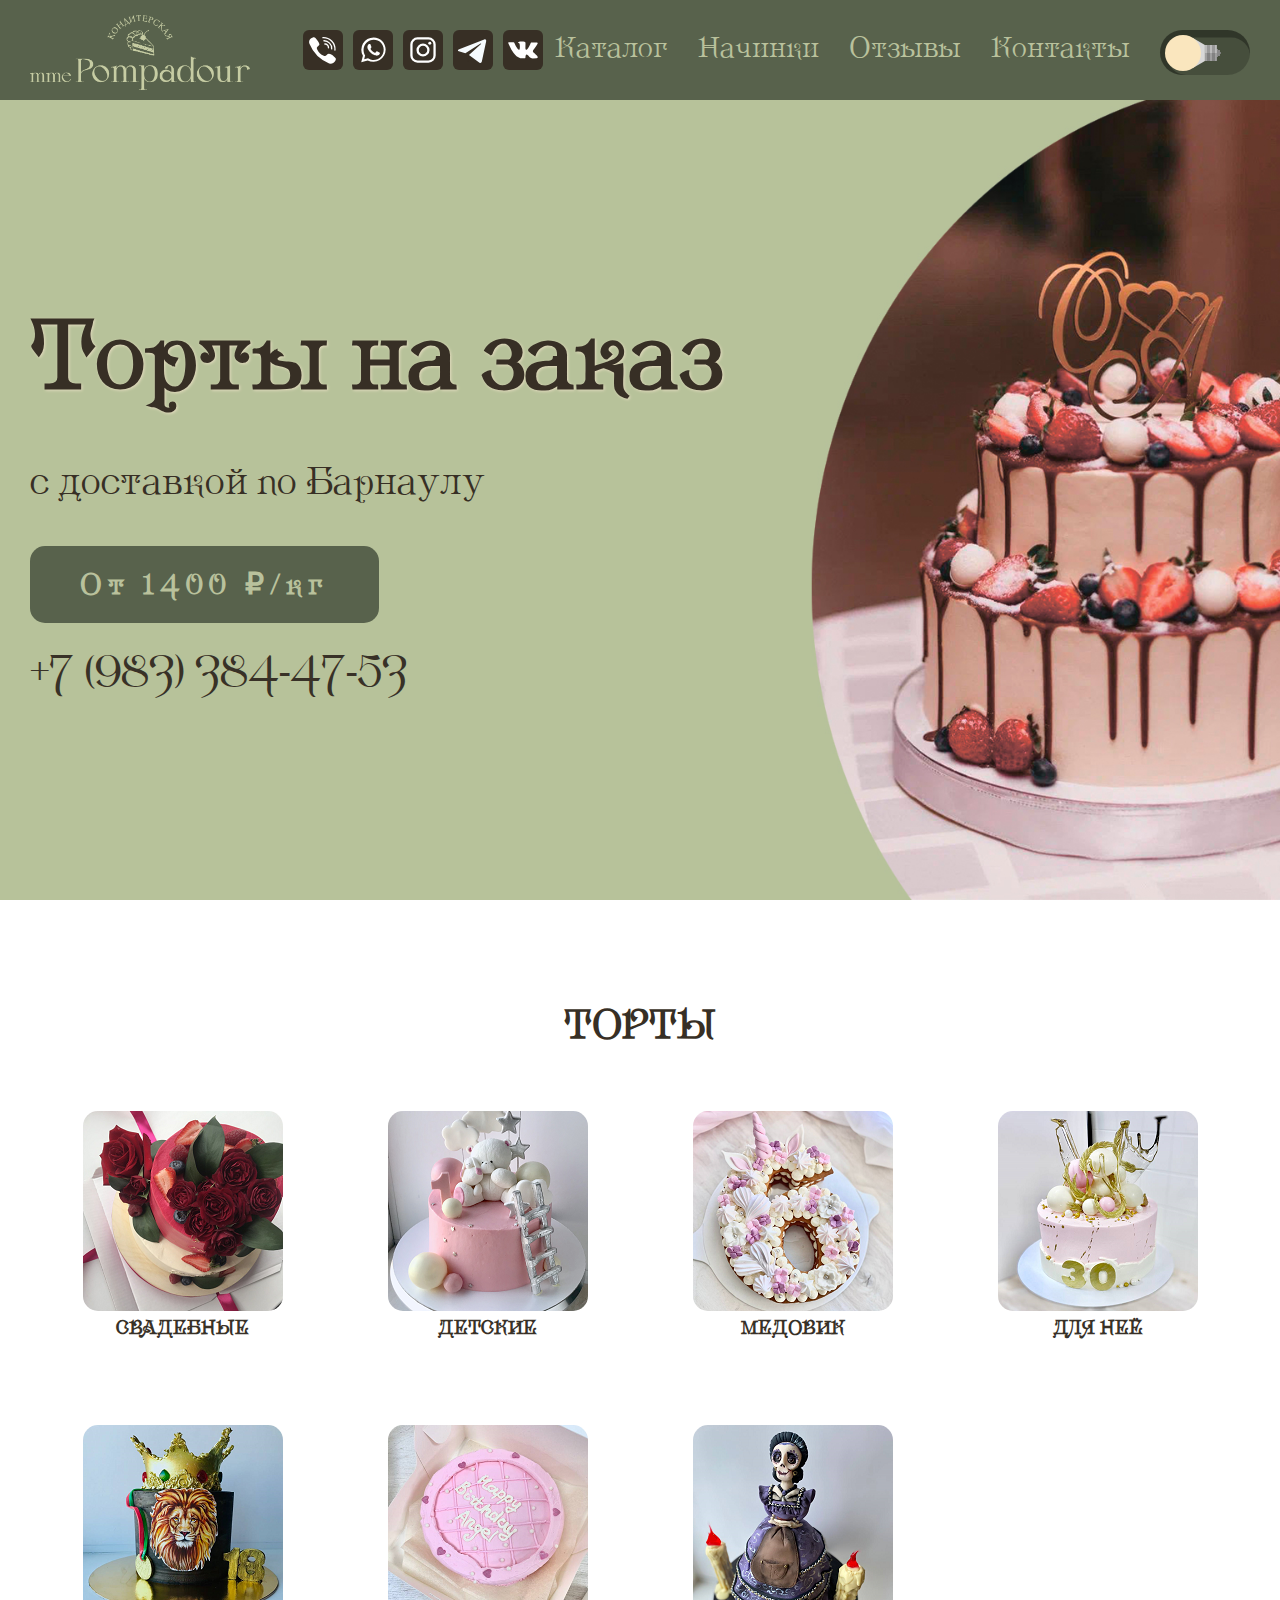
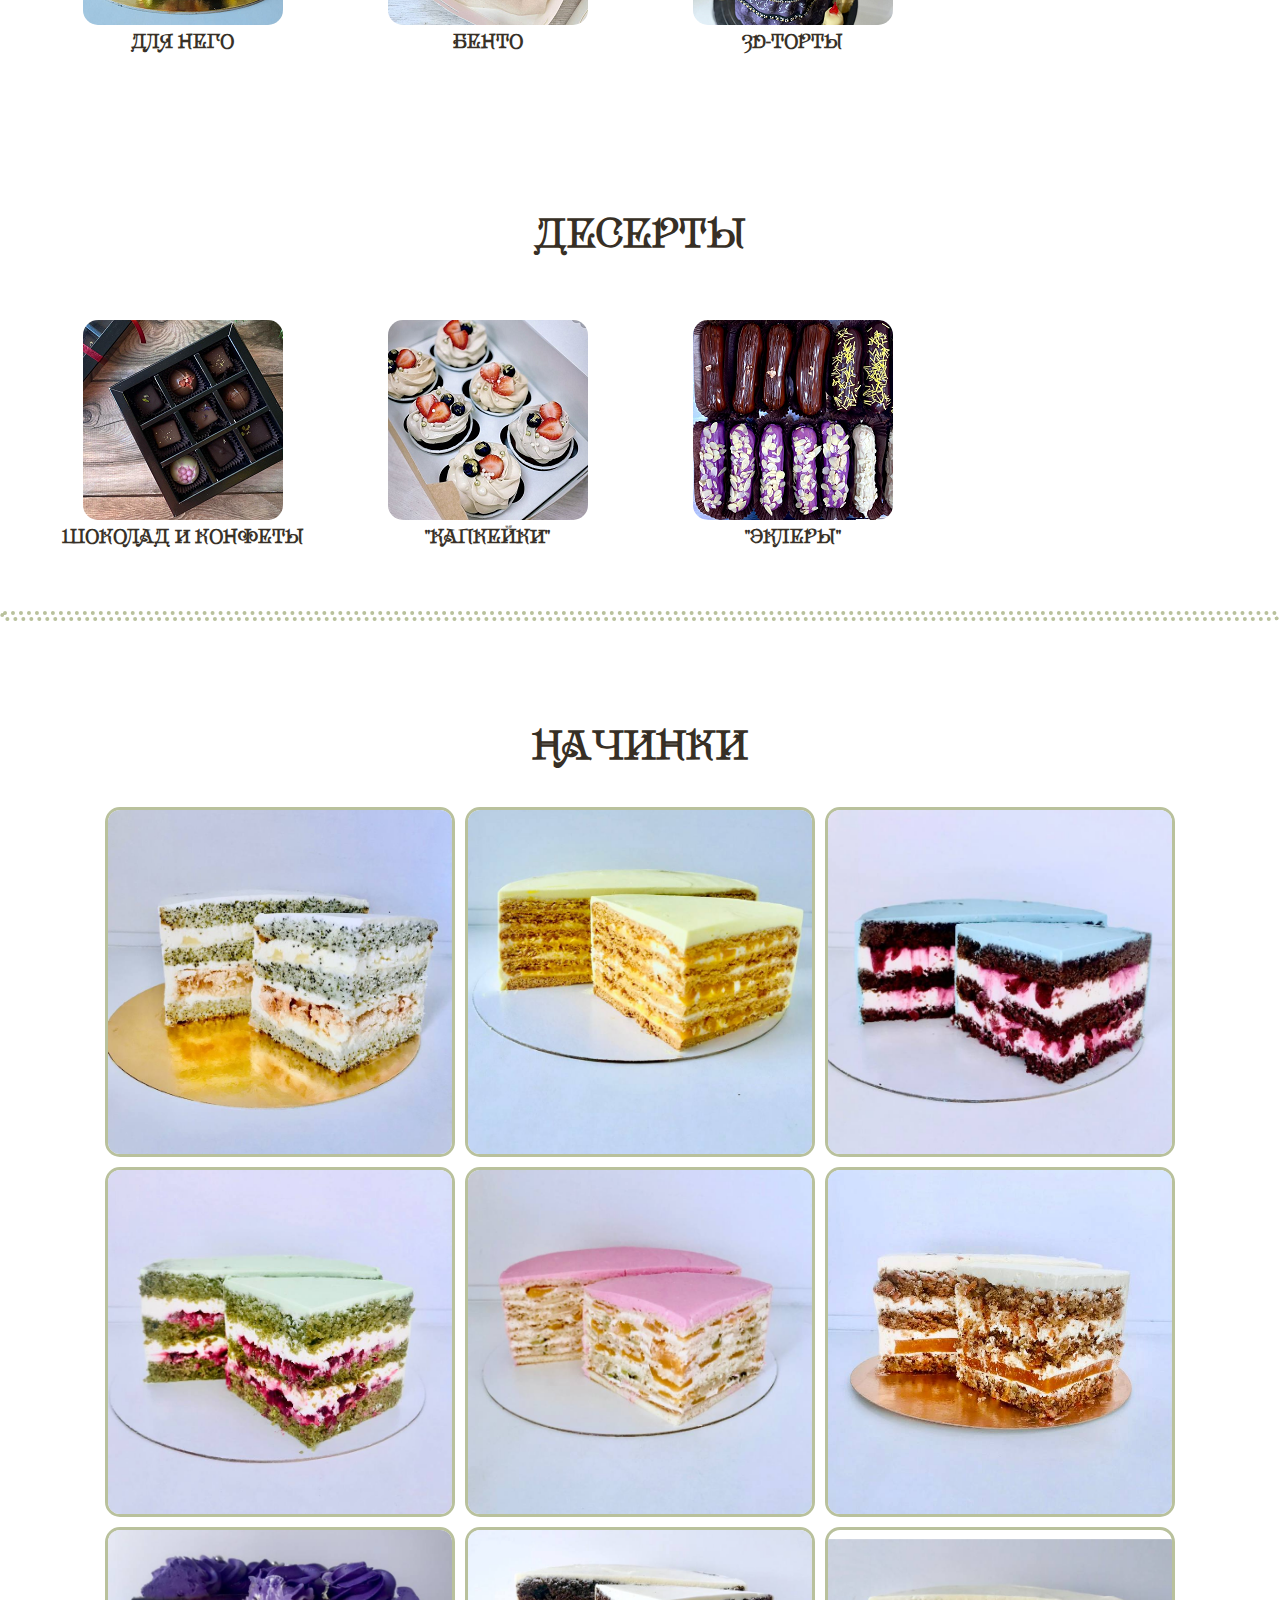
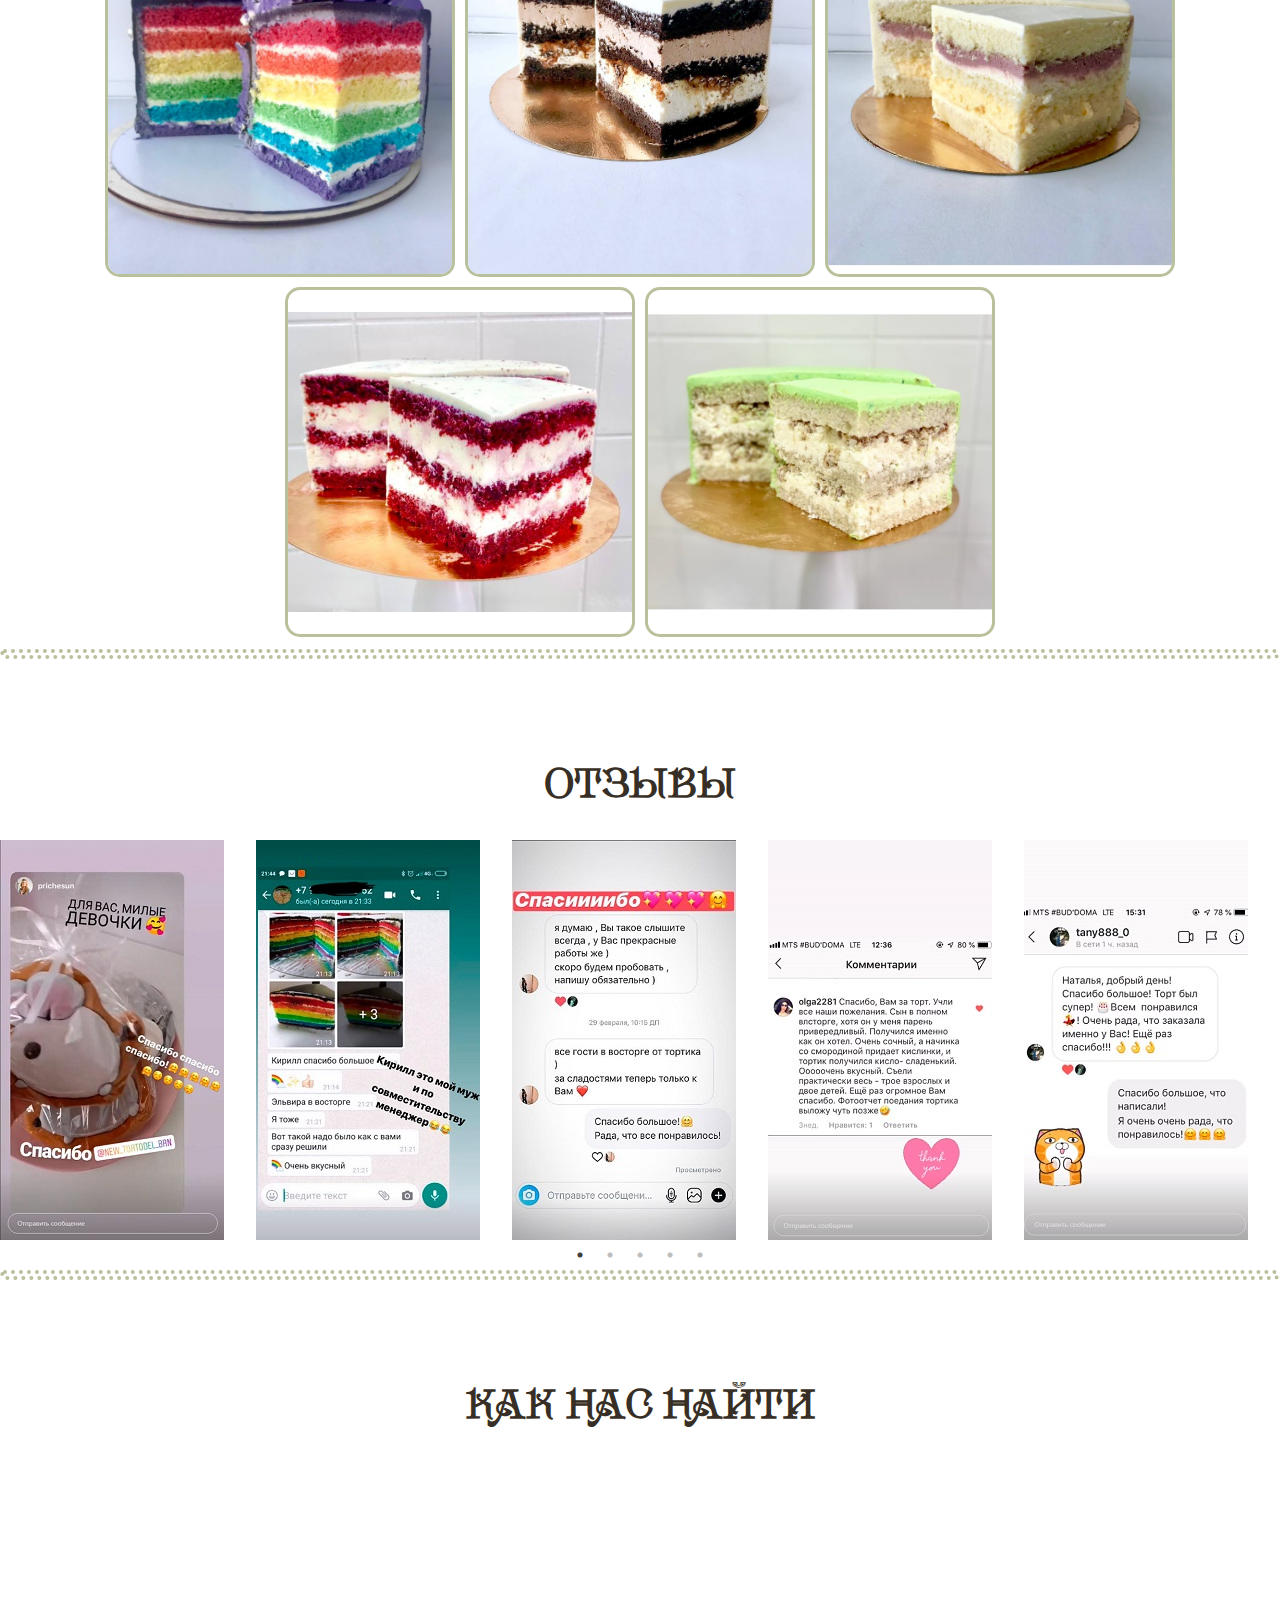
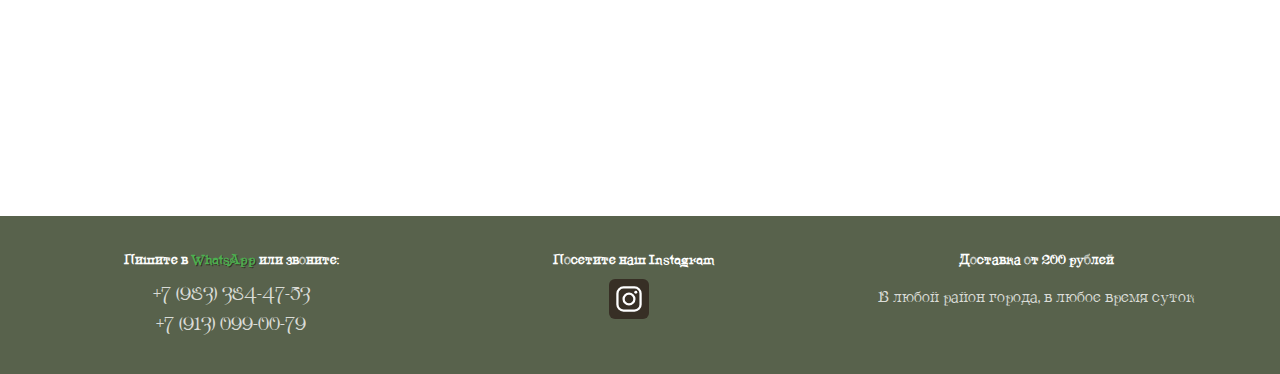
==== commit 24e955de: "Add cupcakes and other cakes" ====
--- a/index.html
+++ b/index.html
@@ -203,6 +203,11 @@
     <a class="catalog__item" href="./bento.html">
       <img class="catalog__icon" src="assets/images/catalog/catalog-9.png?v2.6" alt="">
       <h4 class="catalog__title">Бенто</h4>
+      <!-- <div class="catalog__text">Хотите увидеть английский десерт на Вашем праздничном столе?</div> -->
+    </a>
+    <a class="catalog__item" href="./3d.html">
+      <img class="catalog__icon" src="assets/images/catalog/catalog-10.png?v2.6" alt="">
+      <h4 class="catalog__title">3D-торты</h4>
       <!-- <div class="catalog__text">Хотите увидеть английский десерт на Вашем праздничном столе?</div> -->
     </a>
   </div><!-- catalog -->
--- a/assets/css/style.css
+++ b/assets/css/style.css
@@ -242,7 +242,7 @@
 }
 
 .catalog__item {
-  width: 33.33333%;
+  width: 25%;
   padding: 30px 30px;
   margin: 0;
 
@@ -815,7 +815,7 @@
 
       /* Catalog */
   .catalog__item {
-    width: 50%;
+    width: 33%;
   }
 
       /* Stuff */
@@ -858,7 +858,7 @@
   }
 
   .catalog__item {
-    /* width: 33.33333%; */
+    width: 50%;
     padding: 10px;
   }
 
@@ -902,7 +902,7 @@
   }
 
   .gallery img {
-    height: 150px;
+    /* height: 150px; */
   }
 
   .reviews {
@@ -938,7 +938,7 @@
 
   /* Catalog */
   .catalog__icon {
-    width: 150px;
+    /* width: 150px; */
     margin-top: 15px;
   }
 
